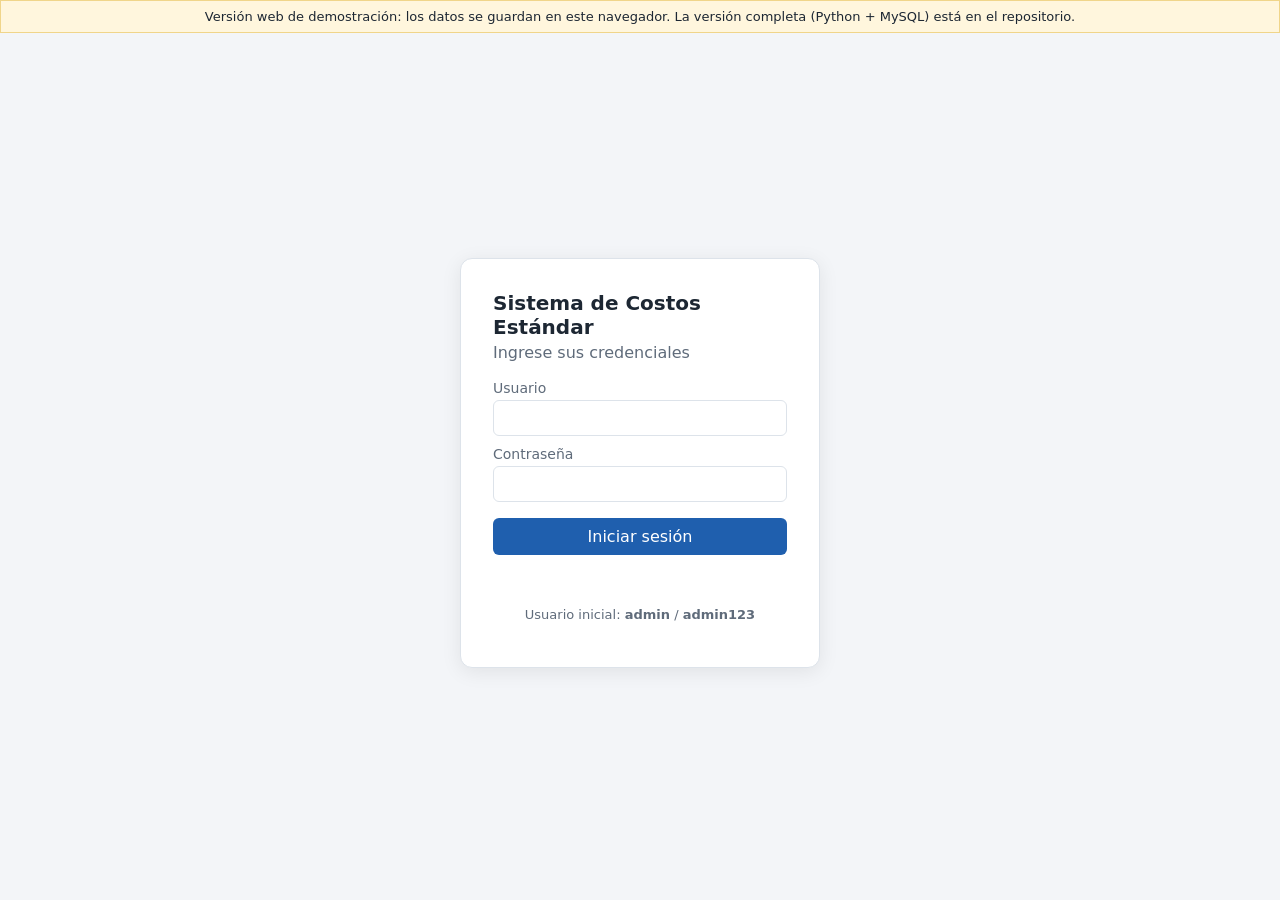
==== docs/index.html @ 9b0b6197 "Versión Web" ====
<!DOCTYPE html>
<html lang="es">
<head>
<meta charset="UTF-8">
<meta name="viewport" content="width=device-width, initial-scale=1">
<title>Sistema de Costos Estándar</title>
<style>
  :root {
    --fondo: #f3f5f8; --tarjeta: #ffffff; --texto: #1d2733; --suave: #5f6b7a;
    --borde: #dde3ea; --primario: #1f5fae; --primario-txt: #ffffff;
    --barra: #1d2733; --barra-txt: #ffffff; --sec: #e3e8ef;
    --peligro: #c0392b; --fav: #1e8449; --desf: #c0392b; --aviso: #fff6dd; --aviso-borde: #f0d58a;
  }
  @media (prefers-color-scheme: dark) {
    :root {
      --fondo: #12171e; --tarjeta: #1b222c; --texto: #e6ebf1; --suave: #9aa6b5;
      --borde: #2c3542; --primario: #4b8ee0; --primario-txt: #0d1218;
      --barra: #0c1015; --barra-txt: #e6ebf1; --sec: #2a333f;
      --peligro: #e5675a; --fav: #4cc27f; --desf: #e5675a; --aviso: #2b2616; --aviso-borde: #5c4f22;
    }
  }
  * { box-sizing: border-box; }
  body { margin: 0; font-family: "Segoe UI", system-ui, Arial, sans-serif; background: var(--fondo); color: var(--texto); }
  button { background: var(--primario); color: var(--primario-txt); border: 0; padding: 9px 14px; border-radius: 6px; cursor: pointer; font: inherit; }
  button.sec { background: var(--sec); color: var(--texto); }
  button.peligro { background: var(--peligro); color: #fff; }
  input, select { padding: 9px; border: 1px solid var(--borde); border-radius: 6px; width: 100%; font: inherit; background: var(--tarjeta); color: var(--texto); }
  label { display: block; font-size: 14px; margin-bottom: 10px; color: var(--suave); }
  label input, label select { margin-top: 4px; }
  .oculto { display: none !important; }
  .error { color: var(--peligro); min-height: 1.2em; }
  .aviso { background: var(--aviso); border: 1px solid var(--aviso-borde); padding: 8px 14px; font-size: 13px; text-align: center; }

  /* Login */
  #login { display: grid; place-items: center; min-height: calc(100vh - 40px); padding: 16px; }
  .tarjeta { background: var(--tarjeta); padding: 32px; border-radius: 12px; width: 100%; max-width: 360px; box-shadow: 0 4px 20px rgba(0,0,0,.08); border: 1px solid var(--borde); }
  .tarjeta h1 { font-size: 20px; margin: 0 0 4px; }
  .tarjeta .sub { color: var(--suave); margin: 0 0 18px; }
  .tarjeta button { width: 100%; margin-top: 6px; }
  .pista { font-size: 13px; color: var(--suave); margin-top: 14px; text-align: center; }

  /* Panel */
  header { display: flex; gap: 12px; align-items: center; padding: 12px 16px; background: var(--barra); color: var(--barra-txt); flex-wrap: wrap; }
  header .usuario { margin-left: auto; font-size: 14px; }
  nav { display: flex; gap: 4px; padding: 8px 12px; background: var(--tarjeta); border-bottom: 1px solid var(--borde); overflow-x: auto; }
  nav button { background: transparent; color: var(--primario); white-space: nowrap; }
  nav button.activo { background: var(--sec); color: var(--texto); }
  main { padding: 16px; max-width: 1100px; margin: 0 auto; }
  h2 { margin: 6px 0 14px; }
  .fila { display: flex; flex-wrap: wrap; gap: 8px; margin-bottom: 16px; }
  .fila input, .fila select { width: auto; flex: 1 1 150px; }
  .rejilla { display: grid; grid-template-columns: repeat(auto-fit, minmax(240px, 1fr)); gap: 12px; align-items: start; }
  fieldset { background: var(--tarjeta); border: 1px solid var(--borde); border-radius: 8px; }
  legend { font-weight: 600; padding: 0 6px; }
  .tabla { overflow-x: auto; }
  table { width: 100%; border-collapse: collapse; background: var(--tarjeta); margin-top: 12px; border-radius: 8px; overflow: hidden; }
  th, td { padding: 9px 10px; border-bottom: 1px solid var(--borde); text-align: left; }
  th { font-size: 13px; color: var(--suave); font-weight: 600; }
  td.num { text-align: right; font-variant-numeric: tabular-nums; }
  td button { padding: 5px 10px; font-size: 13px; }
  tr.fav td.tipo { color: var(--fav); font-weight: 600; }
  tr.desf td.tipo { color: var(--desf); font-weight: 600; }
  .resumen { background: var(--tarjeta); border: 1px solid var(--borde); border-radius: 8px; padding: 12px 14px; margin-top: 14px; }
</style>
</head>
<body>
<div class="aviso">Versión web de demostración: los datos se guardan en este navegador. La versión completa (Python + MySQL) está en el repositorio.</div>

<!-- ===== Inicio de sesión ===== -->
<section id="login">
  <form id="formLogin" class="tarjeta">
    <h1>Sistema de Costos Estándar</h1>
    <p class="sub">Ingrese sus credenciales</p>
    <label>Usuario <input name="usuario" required autocomplete="username"></label>
    <label>Contraseña <input name="password" type="password" required autocomplete="current-password"></label>
    <button type="submit">Iniciar sesión</button>
    <p id="errorLogin" class="error"></p>
    <p class="pista">Usuario inicial: <b>admin</b> / <b>admin123</b></p>
  </form>
</section>

<!-- ===== Panel ===== -->
<section id="panel" class="oculto">
  <header>
    <strong>Sistema de Costos Estándar</strong>
    <span class="usuario" id="lblUsuario"></span>
    <button class="sec" id="btnSalir">Cerrar sesión</button>
  </header>
  <nav id="menu">
    <button data-v="empresas">Empresas</button>
    <button data-v="variaciones">Análisis de variaciones</button>
    <button data-v="usuarios" class="solo-admin">Usuarios</button>
    <button data-v="bitacora" class="solo-admin">Registro de actividades</button>
  </nav>

  <main>
    <!-- Empresas -->
    <section id="v-empresas" class="vista">
      <h2>Empresas</h2>
      <form id="formEmpresa" class="fila solo-editor">
        <input type="hidden" name="id">
        <input name="nit" placeholder="NIT" required>
        <input name="razon_social" placeholder="Razón social" required>
        <select name="regimen_tributario">
          <option value="">Régimen tributario</option>
          <option>Responsable de IVA</option>
          <option>No responsable de IVA</option>
          <option>Régimen Simple de Tributación</option>
          <option>Gran contribuyente</option>
        </select>
        <input name="direccion" placeholder="Dirección">
        <input name="telefono" placeholder="Teléfono">
        <button>Guardar</button>
      </form>
      <div class="tabla"><table>
        <thead><tr><th>NIT</th><th>Razón social</th><th>Régimen</th><th>Teléfono</th><th></th></tr></thead>
        <tbody id="tablaEmpresas"></tbody>
      </table></div>
    </section>

    <!-- Variaciones -->
    <section id="v-variaciones" class="vista oculto">
      <h2>Análisis de variaciones</h2>
      <form id="formVar" class="rejilla">
        <fieldset><legend>Materiales</legend>
          <label>Precio estándar <input name="precio_std" type="number" step="any" required></label>
          <label>Precio real <input name="precio_real" type="number" step="any" required></label>
          <label>Cantidad estándar permitida <input name="cantidad_std_permitida" type="number" step="any" required></label>
          <label>Cantidad real <input name="cantidad_real" type="number" step="any" required></label>
        </fieldset>
        <fieldset><legend>Mano de obra directa</legend>
          <label>Tarifa estándar por hora <input name="tarifa_std" type="number" step="any" required></label>
          <label>Tarifa real por hora <input name="tarifa_real" type="number" step="any" required></label>
          <label>Horas estándar permitidas <input name="horas_std_permitidas" type="number" step="any" required></label>
          <label>Horas reales <input name="horas_reales" type="number" step="any" required></label>
        </fieldset>
        <fieldset><legend>Costos indirectos (CIF)</legend>
          <label>CIF fijo presupuestado <input name="cif_fijo_presup" type="number" step="any" required></label>
          <label>CIF variable presupuestado <input name="cif_variable_presup" type="number" step="any" required></label>
          <label>Capacidad normal (base) <input name="capacidad_normal" type="number" step="any" required></label>
          <label>Base estándar permitida <input name="base_std_permitida" type="number" step="any" required></label>
          <label>CIF real <input name="cif_real" type="number" step="any" required></label>
        </fieldset>
        <div><button>Calcular</button> <button type="button" class="sec" id="btnEjemplo">Cargar ejemplo</button></div>
      </form>
      <div id="resultadoVar"></div>
    </section>

    <!-- Usuarios -->
    <section id="v-usuarios" class="vista oculto">
      <h2>Usuarios</h2>
      <form id="formUsuario" class="fila">
        <input name="usuario" placeholder="Usuario" required>
        <input name="nombre" placeholder="Nombre completo" required>
        <input name="password" type="password" placeholder="Contraseña" required>
        <select name="rol"><option>Administrador</option><option selected>Usuario</option><option>Estudiante</option></select>
        <button>Crear usuario</button>
      </form>
      <p id="errorUsuario" class="error"></p>
      <div class="tabla"><table>
        <thead><tr><th>Usuario</th><th>Nombre</th><th>Rol</th><th>Estado</th><th></th></tr></thead>
        <tbody id="tablaUsuarios"></tbody>
      </table></div>
    </section>

    <!-- Bitácora -->
    <section id="v-bitacora" class="vista oculto">
      <h2>Registro de actividades</h2>
      <div class="tabla"><table>
        <thead><tr><th>Fecha</th><th>Usuario</th><th>Acción</th><th>Detalle</th></tr></thead>
        <tbody id="tablaBitacora"></tbody>
      </table></div>
    </section>
  </main>
</section>

<script>
// ================= Almacenamiento (en el navegador) =================
const CLAVE = 'sistema-costos-v1';
let memoria = null;
function leer() {
  try { const t = localStorage.getItem(CLAVE); if (t) return JSON.parse(t); } catch (e) {}
  return memoria;
}
function escribir(d) {
  memoria = d;
  try { localStorage.setItem(CLAVE, JSON.stringify(d)); } catch (e) {}
}
function hash(t) { // resumen simple de contraseña (demostración)
  let h = 5381; for (const c of 'costos::' + t) h = ((h << 5) + h + c.charCodeAt(0)) >>> 0;
  return h.toString(16);
}
let DB = leer();
if (!DB) {
  DB = { sigId: 2, usuarios: [{ id: 1, usuario: 'admin', pass: hash('admin123'), nombre: 'Administrador', rol: 'Administrador', activo: true }],
         empresas: [], bitacora: [] };
  escribir(DB);
}
const nuevoId = () => DB.sigId++;
const guardar = () => escribir(DB);

let sesion = null;
try { sesion = JSON.parse(sessionStorage.getItem('sesion-costos')); } catch (e) {}
function guardarSesion() { try { sesion ? sessionStorage.setItem('sesion-costos', JSON.stringify(sesion)) : sessionStorage.removeItem('sesion-costos'); } catch (e) {} }

function registrar(accion, detalle = '') {
  DB.bitacora.unshift({ fecha: new Date().toLocaleString('es-CO'), usuario: sesion ? sesion.usuario : '', accion, detalle });
  DB.bitacora = DB.bitacora.slice(0, 300);
  guardar();
}

// ================= Utilidades =================
const $ = (s) => document.querySelector(s);
const esc = (t) => String(t ?? '').replace(/[&<>"']/g, c => ({ '&': '&amp;', '<': '&lt;', '>': '&gt;', '"': '&quot;', "'": '&#39;' }[c]));
const pesos = (v) => Number(v).toLocaleString('es-CO', { style: 'currency', currency: 'COP', maximumFractionDigits: 2 });
const esAdmin = () => sesion && sesion.rol === 'Administrador';
const puedeEditar = () => sesion && sesion.rol !== 'Estudiante';

// ================= Inicio / cierre de sesión =================
$('#formLogin').onsubmit = (e) => {
  e.preventDefault();
  const d = Object.fromEntries(new FormData(e.target));
  const u = DB.usuarios.find(x => x.usuario === d.usuario.trim() && x.activo);
  if (!u || u.pass !== hash(d.password)) { $('#errorLogin').textContent = 'Usuario o contraseña incorrectos'; return; }
  sesion = { id: u.id, usuario: u.usuario, nombre: u.nombre, rol: u.rol };
  guardarSesion(); registrar('Inicio de sesión', u.usuario);
  e.target.reset(); $('#errorLogin').textContent = '';
  mostrarPanel();
};
$('#btnSalir').onclick = () => { registrar('Cierre de sesión'); sesion = null; guardarSesion(); mostrarLogin(); };

function mostrarLogin() { $('#panel').classList.add('oculto'); $('#login').classList.remove('oculto'); }
function mostrarPanel() {
  $('#login').classList.add('oculto'); $('#panel').classList.remove('oculto');
  $('#lblUsuario').textContent = `${sesion.nombre} (${sesion.rol})`;
  document.querySelectorAll('.solo-admin').forEach(x => x.classList.toggle('oculto', !esAdmin()));
  document.querySelectorAll('.solo-editor').forEach(x => x.classList.toggle('oculto', !puedeEditar()));
  irA('empresas');
}

// ================= Navegación =================
function irA(v) {
  document.querySelectorAll('.vista').forEach(x => x.classList.add('oculto'));
  $('#v-' + v).classList.remove('oculto');
  document.querySelectorAll('#menu button').forEach(b => b.classList.toggle('activo', b.dataset.v === v));
  ({ empresas: pintarEmpresas, usuarios: pintarUsuarios, bitacora: pintarBitacora }[v] || (() => {}))();
}
document.querySelectorAll('#menu button').forEach(b => b.onclick = () => irA(b.dataset.v));

// ================= Empresas =================
function pintarEmpresas() {
  const filas = DB.empresas.map(e => `<tr>
    <td>${esc(e.nit)}</td><td>${esc(e.razon_social)}</td><td>${esc(e.regimen_tributario)}</td><td>${esc(e.telefono)}</td>
    <td>${puedeEditar() ? `<button class="sec" data-editar="${e.id}">Editar</button>` : ''}
        ${esAdmin() ? `<button class="peligro" data-eliminar="${e.id}">Eliminar</button>` : ''}</td></tr>`).join('');
  $('#tablaEmpresas').innerHTML = filas || '<tr><td colspan="5">No hay empresas registradas.</td></tr>';
}
$('#tablaEmpresas').onclick = (ev) => {
  const ed = ev.target.dataset.editar, el = ev.target.dataset.eliminar;
  if (ed) {
    const e = DB.empresas.find(x => x.id == ed), f = $('#formEmpresa');
    for (const k of ['id', 'nit', 'razon_social', 'regimen_tributario', 'direccion', 'telefono']) f.elements[k].value = e[k] || '';
  }
  if (el && confirm('¿Eliminar esta empresa?')) {
    const e = DB.empresas.find(x => x.id == el);
    DB.empresas = DB.empresas.filter(x => x.id != el); registrar('Eliminar empresa', e.razon_social); pintarEmpresas();
  }
};
$('#formEmpresa').onsubmit = (ev) => {
  ev.preventDefault();
  const d = Object.fromEntries(new FormData(ev.target));
  if (DB.empresas.some(x => x.nit === d.nit && x.id != d.id)) { alert('Ya existe una empresa con ese NIT'); return; }
  if (d.id) { Object.assign(DB.empresas.find(x => x.id == d.id), d, { id: Number(d.id) }); registrar('Editar empresa', d.razon_social); }
  else { DB.empresas.push({ ...d, id: nuevoId() }); registrar('Crear empresa', d.razon_social); }
  ev.target.reset(); ev.target.elements.id.value = ''; pintarEmpresas();
};

// ================= Variaciones (mismas fórmulas que el backend) =================
function tipo(v) { return v < 0 ? 'Favorable' : v > 0 ? 'Desfavorable' : 'Sin variación'; }
$('#formVar').onsubmit = (ev) => {
  ev.preventDefault();
  const d = Object.fromEntries(new FormData(ev.target)); const f = k => parseFloat(d[k]) || 0;
  const cap = f('capacidad_normal');
  const tasaVar = cap ? f('cif_variable_presup') / cap : 0, tasaFija = cap ? f('cif_fijo_presup') / cap : 0;
  const cifAplicado = (tasaVar + tasaFija) * f('base_std_permitida');
  const presFlexible = f('cif_fijo_presup') + tasaVar * f('base_std_permitida');
  const items = [
    ['Precio de materiales', (f('precio_real') - f('precio_std')) * f('cantidad_real')],
    ['Cantidad de materiales', (f('cantidad_real') - f('cantidad_std_permitida')) * f('precio_std')],
    ['Tarifa de mano de obra', (f('tarifa_real') - f('tarifa_std')) * f('horas_reales')],
    ['Eficiencia de mano de obra', (f('horas_reales') - f('horas_std_permitidas')) * f('tarifa_std')],
    ['Presupuesto de CIF', f('cif_real') - presFlexible],
    ['Volumen de CIF', presFlexible - cifAplicado],
  ];
  const total = items.reduce((s, [, v]) => s + v, 0);
  const fila = (n, v, neg) => `<tr class="${v < 0 ? 'fav' : v > 0 ? 'desf' : ''}"><td>${neg ? `<b>${n}</b>` : n}</td><td class="num">${pesos(Math.abs(v))}</td><td class="tipo">${tipo(v)}</td></tr>`;
  $('#resultadoVar').innerHTML = `
    <div class="resumen">Tasa predeterminada de CIF: <b>${(tasaVar + tasaFija).toFixed(4)}</b> por unidad de base ·
      CIF aplicado: <b>${pesos(cifAplicado)}</b> · Presupuesto flexible: <b>${pesos(presFlexible)}</b></div>
    <div class="tabla"><table><thead><tr><th>Variación</th><th style="text-align:right">Valor</th><th>Tipo</th></tr></thead><tbody>
      ${items.map(([n, v]) => fila(n, v)).join('')}${fila('Variación total', total, true)}
    </tbody></table></div>`;
  registrar('Calcular variaciones', `Total ${pesos(total)} (${tipo(total)})`);
};
$('#btnEjemplo').onclick = () => {
  const ej = { precio_std: 5000, precio_real: 5200, cantidad_std_permitida: 1000, cantidad_real: 980,
    tarifa_std: 12000, tarifa_real: 12500, horas_std_permitidas: 400, horas_reales: 420,
    cif_fijo_presup: 3000000, cif_variable_presup: 2000000, capacidad_normal: 500, base_std_permitida: 400, cif_real: 4700000 };
  const f = $('#formVar'); for (const k in ej) f.elements[k].value = ej[k];
};

// ================= Usuarios (solo administrador) =================
function pintarUsuarios() {
  $('#tablaUsuarios').innerHTML = DB.usuarios.map(u => `<tr>
    <td>${esc(u.usuario)}</td><td>${esc(u.nombre)}</td><td>${esc(u.rol)}</td><td>${u.activo ? 'Activo' : 'Inactivo'}</td>
    <td>${u.id !== sesion.id ? `<button class="sec" data-estado="${u.id}">${u.activo ? 'Desactivar' : 'Activar'}</button>` : ''}</td></tr>`).join('');
}
$('#tablaUsuarios').onclick = (ev) => {
  const id = ev.target.dataset.estado; if (!id) return;
  const u = DB.usuarios.find(x => x.id == id); u.activo = !u.activo;
  registrar(u.activo ? 'Activar usuario' : 'Desactivar usuario', u.usuario); pintarUsuarios();
};
$('#formUsuario').onsubmit = (ev) => {
  ev.preventDefault();
  const d = Object.fromEntries(new FormData(ev.target));
  if (DB.usuarios.some(x => x.usuario === d.usuario.trim())) { $('#errorUsuario').textContent = 'Ese usuario ya existe'; return; }
  DB.usuarios.push({ id: nuevoId(), usuario: d.usuario.trim(), nombre: d.nombre, pass: hash(d.password), rol: d.rol, activo: true });
  registrar('Crear usuario', `${d.usuario} (${d.rol})`);
  $('#errorUsuario').textContent = ''; ev.target.reset(); pintarUsuarios();
};

// ================= Bitácora =================
function pintarBitacora() {
  $('#tablaBitacora').innerHTML = DB.bitacora.map(b =>
    `<tr><td>${esc(b.fecha)}</td><td>${esc(b.usuario)}</td><td>${esc(b.accion)}</td><td>${esc(b.detalle)}</td></tr>`).join('')
    || '<tr><td colspan="4">Sin actividades.</td></tr>';
}

// ================= Arranque =================
if (sesion && DB.usuarios.some(u => u.id === sesion.id && u.activo)) mostrarPanel(); else mostrarLogin();
</script>
</body>
</html>
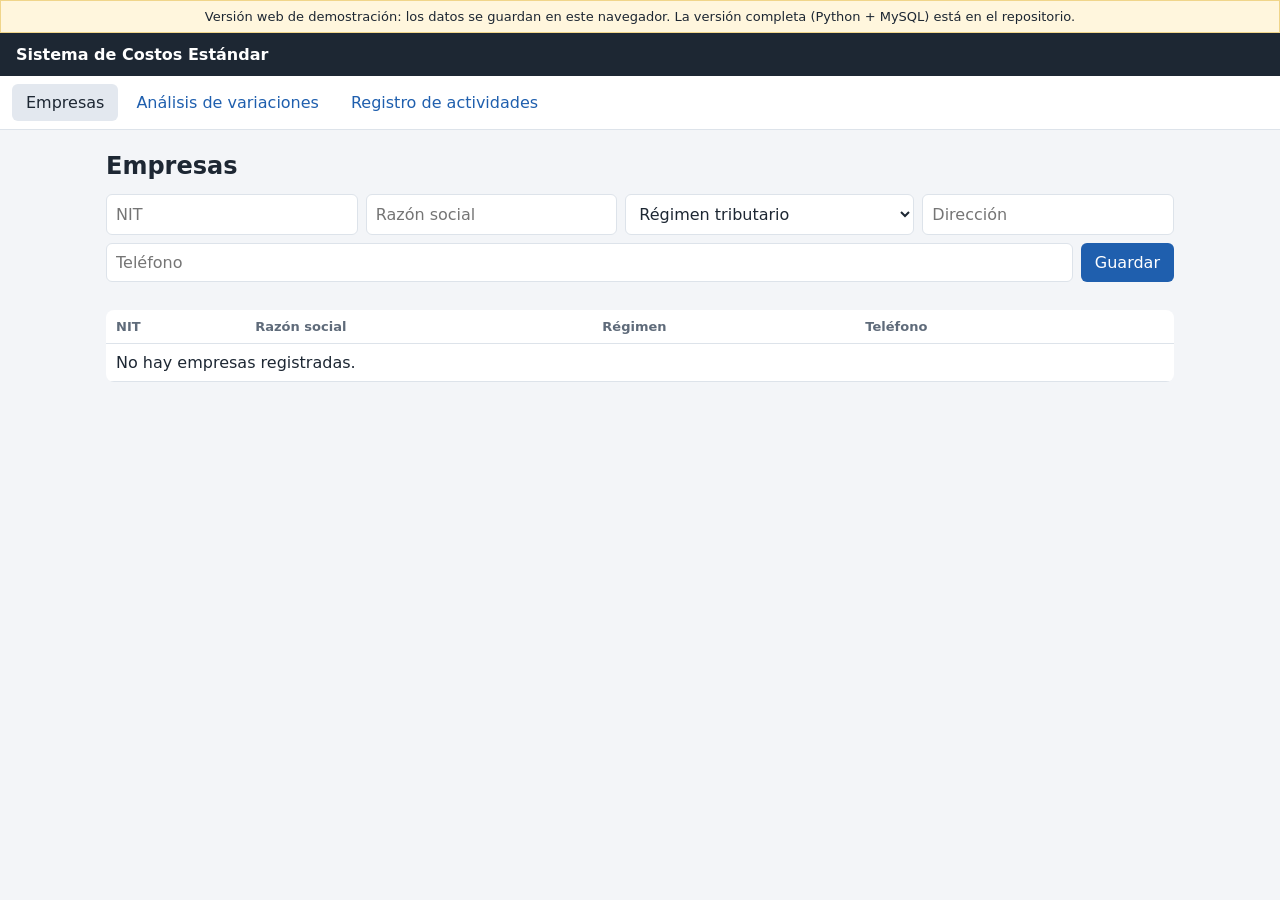
==== commit 37912ad0: "cuentas y barra lateral" ====
--- a/docs/index.html
+++ b/docs/index.html
@@ -67,7 +67,7 @@
 <div class="aviso">Versión web de demostración: los datos se guardan en este navegador. La versión completa (Python + MySQL) está en el repositorio.</div>
 
 <!-- ===== Inicio de sesión ===== -->
-<section id="login">
+<section id="login" class="oculto">
   <form id="formLogin" class="tarjeta">
     <h1>Sistema de Costos Estándar</h1>
     <p class="sub">Ingrese sus credenciales</p>
@@ -336,8 +336,13 @@
     || '<tr><td colspan="4">Sin actividades.</td></tr>';
 }
 
-// ================= Arranque =================
-if (sesion && DB.usuarios.some(u => u.id === sesion.id && u.activo)) mostrarPanel(); else mostrarLogin();
+// ================= Arranque (acceso directo, sin inicio de sesión) =================
+const admin = DB.usuarios.find(u => u.rol === 'Administrador') || DB.usuarios[0];
+sesion = { id: admin.id, usuario: admin.usuario, nombre: admin.nombre, rol: admin.rol };
+$('#btnSalir').classList.add('oculto');
+mostrarPanel();
+$('#lblUsuario').textContent = '';
+document.querySelectorAll('[data-v=usuarios]').forEach(x => x.classList.add('oculto'));
 </script>
 </body>
 </html>
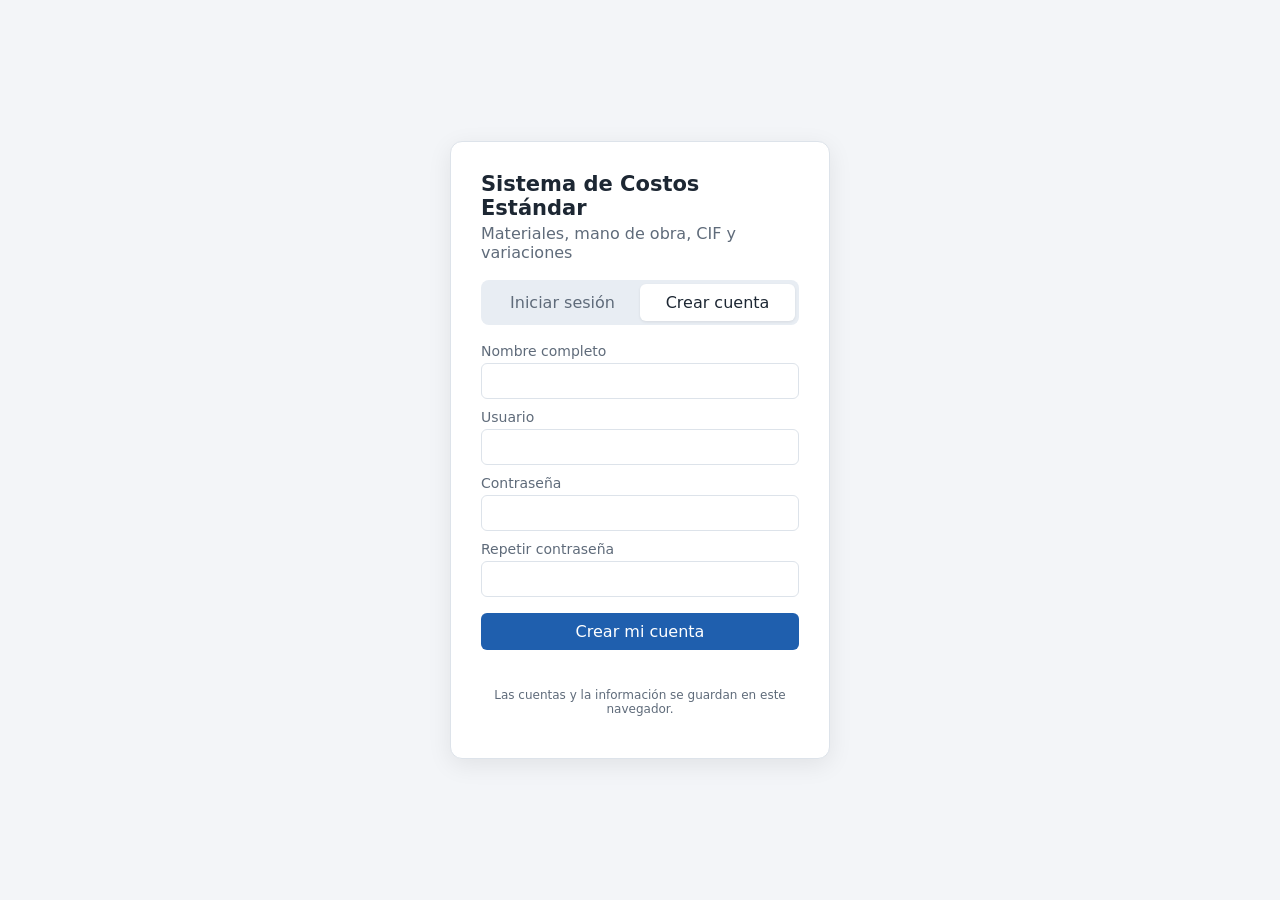
==== commit e932032f: "todos los modulo" ====
--- a/docs/index.html
+++ b/docs/index.html
@@ -7,16 +7,16 @@
 <style>
   :root {
     --fondo: #f3f5f8; --tarjeta: #ffffff; --texto: #1d2733; --suave: #5f6b7a;
-    --borde: #dde3ea; --primario: #1f5fae; --primario-txt: #ffffff;
-    --barra: #1d2733; --barra-txt: #ffffff; --sec: #e3e8ef;
-    --peligro: #c0392b; --fav: #1e8449; --desf: #c0392b; --aviso: #fff6dd; --aviso-borde: #f0d58a;
+    --borde: #dde3ea; --primario: #1f5fae; --primario-txt: #ffffff; --sec: #e8edf3;
+    --lateral: #17202b; --lateral-txt: #c9d3df; --lateral-activo: #24364d; --lateral-fuerte: #ffffff;
+    --peligro: #c0392b; --fav: #1e8449; --desf: #c0392b;
   }
   @media (prefers-color-scheme: dark) {
     :root {
-      --fondo: #12171e; --tarjeta: #1b222c; --texto: #e6ebf1; --suave: #9aa6b5;
-      --borde: #2c3542; --primario: #4b8ee0; --primario-txt: #0d1218;
-      --barra: #0c1015; --barra-txt: #e6ebf1; --sec: #2a333f;
-      --peligro: #e5675a; --fav: #4cc27f; --desf: #e5675a; --aviso: #2b2616; --aviso-borde: #5c4f22;
+      --fondo: #10151b; --tarjeta: #19212b; --texto: #e6ebf1; --suave: #9aa6b5;
+      --borde: #2b3542; --primario: #4b8ee0; --primario-txt: #0b1016; --sec: #26303c;
+      --lateral: #0b1016; --lateral-txt: #aeb9c6; --lateral-activo: #1c2a3b; --lateral-fuerte: #ffffff;
+      --peligro: #e5675a; --fav: #4cc27f; --desf: #e5675a;
     }
   }
   * { box-sizing: border-box; }
@@ -24,80 +24,141 @@
   button { background: var(--primario); color: var(--primario-txt); border: 0; padding: 9px 14px; border-radius: 6px; cursor: pointer; font: inherit; }
   button.sec { background: var(--sec); color: var(--texto); }
   button.peligro { background: var(--peligro); color: #fff; }
+  button.enlace { background: none; color: var(--primario); padding: 0; text-decoration: underline; }
   input, select { padding: 9px; border: 1px solid var(--borde); border-radius: 6px; width: 100%; font: inherit; background: var(--tarjeta); color: var(--texto); }
   label { display: block; font-size: 14px; margin-bottom: 10px; color: var(--suave); }
   label input, label select { margin-top: 4px; }
   .oculto { display: none !important; }
-  .error { color: var(--peligro); min-height: 1.2em; }
-  .aviso { background: var(--aviso); border: 1px solid var(--aviso-borde); padding: 8px 14px; font-size: 13px; text-align: center; }
-
-  /* Login */
-  #login { display: grid; place-items: center; min-height: calc(100vh - 40px); padding: 16px; }
-  .tarjeta { background: var(--tarjeta); padding: 32px; border-radius: 12px; width: 100%; max-width: 360px; box-shadow: 0 4px 20px rgba(0,0,0,.08); border: 1px solid var(--borde); }
-  .tarjeta h1 { font-size: 20px; margin: 0 0 4px; }
+  .error { color: var(--peligro); min-height: 1.2em; margin: 6px 0 0; font-size: 14px; }
+
+  /* ===== Acceso (iniciar sesión / crear cuenta) ===== */
+  #acceso { display: grid; place-items: center; min-height: 100vh; padding: 16px; }
+  .tarjeta { background: var(--tarjeta); padding: 30px; border-radius: 12px; width: 100%; max-width: 380px; box-shadow: 0 6px 24px rgba(0,0,0,.08); border: 1px solid var(--borde); }
+  .tarjeta h1 { font-size: 21px; margin: 0 0 4px; }
   .tarjeta .sub { color: var(--suave); margin: 0 0 18px; }
-  .tarjeta button { width: 100%; margin-top: 6px; }
-  .pista { font-size: 13px; color: var(--suave); margin-top: 14px; text-align: center; }
-
-  /* Panel */
-  header { display: flex; gap: 12px; align-items: center; padding: 12px 16px; background: var(--barra); color: var(--barra-txt); flex-wrap: wrap; }
-  header .usuario { margin-left: auto; font-size: 14px; }
-  nav { display: flex; gap: 4px; padding: 8px 12px; background: var(--tarjeta); border-bottom: 1px solid var(--borde); overflow-x: auto; }
-  nav button { background: transparent; color: var(--primario); white-space: nowrap; }
-  nav button.activo { background: var(--sec); color: var(--texto); }
-  main { padding: 16px; max-width: 1100px; margin: 0 auto; }
-  h2 { margin: 6px 0 14px; }
-  .fila { display: flex; flex-wrap: wrap; gap: 8px; margin-bottom: 16px; }
+  .pestanas { display: grid; grid-template-columns: 1fr 1fr; background: var(--sec); border-radius: 8px; padding: 4px; margin-bottom: 18px; }
+  .pestanas button { background: transparent; color: var(--suave); }
+  .pestanas button.activa { background: var(--tarjeta); color: var(--texto); box-shadow: 0 1px 3px rgba(0,0,0,.08); }
+  .tarjeta form button[type=submit] { width: 100%; margin-top: 6px; }
+  .nota { font-size: 12px; color: var(--suave); margin-top: 16px; text-align: center; }
+
+  /* ===== Aplicación con barra lateral ===== */
+  #app { display: grid; grid-template-columns: 240px 1fr; min-height: 100vh; }
+  aside { background: var(--lateral); color: var(--lateral-txt); display: flex; flex-direction: column; padding: 18px 12px; position: sticky; top: 0; height: 100vh; }
+  .marca { color: var(--lateral-fuerte); font-weight: 700; font-size: 17px; padding: 0 10px 18px; border-bottom: 1px solid rgba(255,255,255,.08); margin-bottom: 12px; line-height: 1.3; }
+  .marca small { display: block; font-weight: 400; font-size: 12px; color: var(--lateral-txt); }
+  .menu { display: flex; flex-direction: column; gap: 2px; }
+  .menu button { background: transparent; color: var(--lateral-txt); text-align: left; padding: 10px 12px; display: flex; gap: 10px; align-items: center; border-radius: 8px; }
+  .menu button:hover { background: rgba(255,255,255,.05); }
+  .menu button.activo { background: var(--lateral-activo); color: var(--lateral-fuerte); }
+  .menu svg, .salir svg { width: 18px; height: 18px; flex: none; stroke: currentColor; fill: none; stroke-width: 1.8; stroke-linecap: round; stroke-linejoin: round; }
+  .cuenta { margin-top: auto; border-top: 1px solid rgba(255,255,255,.08); padding: 14px 10px 0; font-size: 14px; }
+  .cuenta b { color: var(--lateral-fuerte); display: block; }
+  .salir { background: transparent; color: var(--lateral-txt); padding: 8px 0; margin-top: 8px; display: flex; gap: 8px; align-items: center; }
+  .salir:hover { color: var(--lateral-fuerte); }
+  .barra-movil { display: none; }
+
+  main { padding: 26px 28px; max-width: 1100px; width: 100%; }
+  h2 { margin: 0 0 4px; }
+  .desc { color: var(--suave); margin: 0 0 18px; }
+  .fila { display: flex; flex-wrap: wrap; gap: 8px; margin-bottom: 8px; }
   .fila input, .fila select { width: auto; flex: 1 1 150px; }
   .rejilla { display: grid; grid-template-columns: repeat(auto-fit, minmax(240px, 1fr)); gap: 12px; align-items: start; }
-  fieldset { background: var(--tarjeta); border: 1px solid var(--borde); border-radius: 8px; }
+  fieldset { background: var(--tarjeta); border: 1px solid var(--borde); border-radius: 10px; }
   legend { font-weight: 600; padding: 0 6px; }
   .tabla { overflow-x: auto; }
-  table { width: 100%; border-collapse: collapse; background: var(--tarjeta); margin-top: 12px; border-radius: 8px; overflow: hidden; }
-  th, td { padding: 9px 10px; border-bottom: 1px solid var(--borde); text-align: left; }
+  table { width: 100%; border-collapse: collapse; background: var(--tarjeta); margin-top: 12px; border: 1px solid var(--borde); border-radius: 10px; overflow: hidden; }
+  th, td { padding: 10px 12px; border-bottom: 1px solid var(--borde); text-align: left; }
+  tr:last-child td { border-bottom: 0; }
   th { font-size: 13px; color: var(--suave); font-weight: 600; }
   td.num { text-align: right; font-variant-numeric: tabular-nums; }
   td button { padding: 5px 10px; font-size: 13px; }
   tr.fav td.tipo { color: var(--fav); font-weight: 600; }
   tr.desf td.tipo { color: var(--desf); font-weight: 600; }
-  .resumen { background: var(--tarjeta); border: 1px solid var(--borde); border-radius: 8px; padding: 12px 14px; margin-top: 14px; }
+  .resumen { background: var(--tarjeta); border: 1px solid var(--borde); border-radius: 10px; padding: 12px 14px; margin-top: 14px; }
+  .cifras { display: grid; grid-template-columns: repeat(auto-fit, minmax(180px, 1fr)); gap: 12px; margin-bottom: 18px; }
+  .cifra { background: var(--tarjeta); border: 1px solid var(--borde); border-radius: 10px; padding: 16px; }
+  .cifra span { color: var(--suave); font-size: 13px; }
+  .cifra b { display: block; font-size: 26px; margin-top: 4px; font-variant-numeric: tabular-nums; }
+
+  @media (max-width: 760px) {
+    #app { grid-template-columns: 1fr; }
+    .barra-movil { display: flex; align-items: center; gap: 12px; background: var(--lateral); color: var(--lateral-fuerte); padding: 12px 16px; position: sticky; top: 0; z-index: 5; }
+    .barra-movil button { background: transparent; color: inherit; padding: 4px 8px; font-size: 22px; line-height: 1; }
+    aside { position: fixed; inset: 0 auto 0 0; width: 250px; z-index: 10; transform: translateX(-100%); transition: transform .2s; }
+    aside.abierto { transform: none; box-shadow: 0 0 0 100vmax rgba(0,0,0,.4); }
+    main { padding: 18px 16px; }
+  }
 </style>
 </head>
 <body>
-<div class="aviso">Versión web de demostración: los datos se guardan en este navegador. La versión completa (Python + MySQL) está en el repositorio.</div>
-
-<!-- ===== Inicio de sesión ===== -->
-<section id="login" class="oculto">
-  <form id="formLogin" class="tarjeta">
+
+<!-- ================= Acceso: iniciar sesión o crear cuenta ================= -->
+<section id="acceso">
+  <div class="tarjeta">
     <h1>Sistema de Costos Estándar</h1>
-    <p class="sub">Ingrese sus credenciales</p>
-    <label>Usuario <input name="usuario" required autocomplete="username"></label>
-    <label>Contraseña <input name="password" type="password" required autocomplete="current-password"></label>
-    <button type="submit">Iniciar sesión</button>
-    <p id="errorLogin" class="error"></p>
-    <p class="pista">Usuario inicial: <b>admin</b> / <b>admin123</b></p>
-  </form>
+    <p class="sub">Materiales, mano de obra, CIF y variaciones</p>
+    <div class="pestanas">
+      <button type="button" id="tabEntrar" class="activa">Iniciar sesión</button>
+      <button type="button" id="tabCrear">Crear cuenta</button>
+    </div>
+
+    <form id="formEntrar">
+      <label>Usuario <input name="usuario" required autocomplete="username"></label>
+      <label>Contraseña <input name="password" type="password" required autocomplete="current-password"></label>
+      <button type="submit">Entrar</button>
+      <p class="error" id="errEntrar"></p>
+    </form>
+
+    <form id="formCrear" class="oculto">
+      <label>Nombre completo <input name="nombre" required autocomplete="name"></label>
+      <label>Usuario <input name="usuario" required autocomplete="username" minlength="3"></label>
+      <label>Contraseña <input name="password" type="password" required autocomplete="new-password" minlength="4"></label>
+      <label>Repetir contraseña <input name="password2" type="password" required autocomplete="new-password"></label>
+      <button type="submit">Crear mi cuenta</button>
+      <p class="error" id="errCrear"></p>
+    </form>
+    <p class="nota">Las cuentas y la información se guardan en este navegador.</p>
+  </div>
 </section>
 
-<!-- ===== Panel ===== -->
-<section id="panel" class="oculto">
-  <header>
-    <strong>Sistema de Costos Estándar</strong>
-    <span class="usuario" id="lblUsuario"></span>
-    <button class="sec" id="btnSalir">Cerrar sesión</button>
-  </header>
-  <nav id="menu">
-    <button data-v="empresas">Empresas</button>
-    <button data-v="variaciones">Análisis de variaciones</button>
-    <button data-v="usuarios" class="solo-admin">Usuarios</button>
-    <button data-v="bitacora" class="solo-admin">Registro de actividades</button>
-  </nav>
+<!-- ================= Aplicación ================= -->
+<div id="app" class="oculto">
+  <div class="barra-movil"><button id="btnMenu" aria-label="Abrir menú">☰</button><strong>Sistema de Costos</strong></div>
+
+  <aside id="lateral">
+    <div class="marca">Sistema de Costos<small>Costeo estándar</small></div>
+    <nav class="menu" id="menu">
+      <button data-v="inicio"><svg viewBox="0 0 24 24"><path d="M3 11l9-7 9 7v9a1 1 0 0 1-1 1h-5v-6H9v6H4a1 1 0 0 1-1-1z"/></svg>Inicio</button>
+      <button data-v="empresas"><svg viewBox="0 0 24 24"><path d="M4 21V5a1 1 0 0 1 1-1h9a1 1 0 0 1 1 1v16M15 9h4a1 1 0 0 1 1 1v11M3 21h18M8 8h3M8 12h3M8 16h3"/></svg>Empresas</button>
+      <button data-v="variaciones"><svg viewBox="0 0 24 24"><path d="M4 20V10M10 20V4M16 20v-7M22 20H2"/></svg>Análisis de variaciones</button>
+      <button data-v="bitacora"><svg viewBox="0 0 24 24"><path d="M12 7v5l3 2M21 12a9 9 0 1 1-9-9 9 9 0 0 1 9 9z"/></svg>Registro de actividades</button>
+      <button data-v="cuenta"><svg viewBox="0 0 24 24"><path d="M20 21a8 8 0 0 0-16 0M12 13a4 4 0 1 0-4-4 4 4 0 0 0 4 4z"/></svg>Mi cuenta</button>
+    </nav>
+    <div class="cuenta">
+      <b id="lblNombre"></b><span id="lblUsuario"></span>
+      <button class="salir" id="btnSalir"><svg viewBox="0 0 24 24"><path d="M15 17l5-5-5-5M20 12H9M12 21H5a1 1 0 0 1-1-1V4a1 1 0 0 1 1-1h7"/></svg>Cerrar sesión</button>
+    </div>
+  </aside>
 
   <main>
+    <!-- Inicio -->
+    <section id="v-inicio" class="vista">
+      <h2 id="saludo">Bienvenido</h2>
+      <p class="desc">Resumen de su información.</p>
+      <div class="cifras">
+        <div class="cifra"><span>Empresas registradas</span><b id="nEmpresas">0</b></div>
+        <div class="cifra"><span>Análisis de variaciones</span><b id="nAnalisis">0</b></div>
+        <div class="cifra"><span>Actividades registradas</span><b id="nActividades">0</b></div>
+      </div>
+      <p class="desc">Use la barra lateral para ir a cada módulo.</p>
+    </section>
+
     <!-- Empresas -->
-    <section id="v-empresas" class="vista">
+    <section id="v-empresas" class="vista oculto">
       <h2>Empresas</h2>
-      <form id="formEmpresa" class="fila solo-editor">
+      <p class="desc">Crear, editar y eliminar empresas con sus datos tributarios.</p>
+      <form id="formEmpresa" class="fila">
         <input type="hidden" name="id">
         <input name="nit" placeholder="NIT" required>
         <input name="razon_social" placeholder="Razón social" required>
@@ -111,6 +172,7 @@
         <input name="direccion" placeholder="Dirección">
         <input name="telefono" placeholder="Teléfono">
         <button>Guardar</button>
+        <button type="button" class="sec oculto" id="btnCancelarEmpresa">Cancelar</button>
       </form>
       <div class="tabla"><table>
         <thead><tr><th>NIT</th><th>Razón social</th><th>Régimen</th><th>Teléfono</th><th></th></tr></thead>
@@ -121,6 +183,7 @@
     <!-- Variaciones -->
     <section id="v-variaciones" class="vista oculto">
       <h2>Análisis de variaciones</h2>
+      <p class="desc">Variaciones de materiales, mano de obra y CIF. Positivo = desfavorable, negativo = favorable.</p>
       <form id="formVar" class="rejilla">
         <fieldset><legend>Materiales</legend>
           <label>Precio estándar <input name="precio_std" type="number" step="any" required></label>
@@ -146,136 +209,156 @@
       <div id="resultadoVar"></div>
     </section>
 
-    <!-- Usuarios -->
-    <section id="v-usuarios" class="vista oculto">
-      <h2>Usuarios</h2>
-      <form id="formUsuario" class="fila">
-        <input name="usuario" placeholder="Usuario" required>
-        <input name="nombre" placeholder="Nombre completo" required>
-        <input name="password" type="password" placeholder="Contraseña" required>
-        <select name="rol"><option>Administrador</option><option selected>Usuario</option><option>Estudiante</option></select>
-        <button>Crear usuario</button>
-      </form>
-      <p id="errorUsuario" class="error"></p>
-      <div class="tabla"><table>
-        <thead><tr><th>Usuario</th><th>Nombre</th><th>Rol</th><th>Estado</th><th></th></tr></thead>
-        <tbody id="tablaUsuarios"></tbody>
-      </table></div>
-    </section>
-
     <!-- Bitácora -->
     <section id="v-bitacora" class="vista oculto">
       <h2>Registro de actividades</h2>
+      <p class="desc">Acciones importantes realizadas con su cuenta.</p>
       <div class="tabla"><table>
-        <thead><tr><th>Fecha</th><th>Usuario</th><th>Acción</th><th>Detalle</th></tr></thead>
+        <thead><tr><th>Fecha</th><th>Acción</th><th>Detalle</th></tr></thead>
         <tbody id="tablaBitacora"></tbody>
       </table></div>
     </section>
+
+    <!-- Mi cuenta -->
+    <section id="v-cuenta" class="vista oculto">
+      <h2>Mi cuenta</h2>
+      <p class="desc">Datos de su usuario.</p>
+      <form id="formCuenta" class="rejilla" style="max-width:640px">
+        <fieldset><legend>Datos</legend>
+          <label>Nombre completo <input name="nombre" required></label>
+          <label>Usuario <input name="usuario" disabled></label>
+        </fieldset>
+        <fieldset><legend>Cambiar contraseña</legend>
+          <label>Contraseña actual <input name="actual" type="password"></label>
+          <label>Nueva contraseña <input name="nueva" type="password" minlength="4"></label>
+        </fieldset>
+        <div><button>Guardar cambios</button><p class="error" id="errCuenta"></p></div>
+      </form>
+    </section>
   </main>
-</section>
+</div>
 
 <script>
 // ================= Almacenamiento (en el navegador) =================
-const CLAVE = 'sistema-costos-v1';
+const CLAVE = 'sistema-costos-v2';
 let memoria = null;
-function leer() {
-  try { const t = localStorage.getItem(CLAVE); if (t) return JSON.parse(t); } catch (e) {}
-  return memoria;
-}
-function escribir(d) {
-  memoria = d;
-  try { localStorage.setItem(CLAVE, JSON.stringify(d)); } catch (e) {}
-}
-function hash(t) { // resumen simple de contraseña (demostración)
-  let h = 5381; for (const c of 'costos::' + t) h = ((h << 5) + h + c.charCodeAt(0)) >>> 0;
-  return h.toString(16);
-}
-let DB = leer();
-if (!DB) {
-  DB = { sigId: 2, usuarios: [{ id: 1, usuario: 'admin', pass: hash('admin123'), nombre: 'Administrador', rol: 'Administrador', activo: true }],
-         empresas: [], bitacora: [] };
-  escribir(DB);
-}
+function leer() { try { const t = localStorage.getItem(CLAVE); if (t) return JSON.parse(t); } catch (e) {} return memoria; }
+function escribir(d) { memoria = d; try { localStorage.setItem(CLAVE, JSON.stringify(d)); } catch (e) {} }
+function hash(t) { let h = 5381; for (const c of 'costos::' + t) h = ((h << 5) + h + c.charCodeAt(0)) >>> 0; return h.toString(16); }
+
+let DB = leer() || { sigId: 1, usuarios: [], datos: {} };
+const guardar = () => escribir(DB);
 const nuevoId = () => DB.sigId++;
-const guardar = () => escribir(DB);
-
-let sesion = null;
-try { sesion = JSON.parse(sessionStorage.getItem('sesion-costos')); } catch (e) {}
-function guardarSesion() { try { sesion ? sessionStorage.setItem('sesion-costos', JSON.stringify(sesion)) : sessionStorage.removeItem('sesion-costos'); } catch (e) {} }
-
+
+let sesion = null;   // usuario que entró
+let MIS = null;      // datos de ese usuario
+try { const id = Number(sessionStorage.getItem('sesion-costos')); if (id) sesion = DB.usuarios.find(u => u.id === id) || null; } catch (e) {}
+
+function datosDe(u) { DB.datos[u.id] ||= { empresas: [], bitacora: [], analisis: 0 }; return DB.datos[u.id]; }
 function registrar(accion, detalle = '') {
-  DB.bitacora.unshift({ fecha: new Date().toLocaleString('es-CO'), usuario: sesion ? sesion.usuario : '', accion, detalle });
-  DB.bitacora = DB.bitacora.slice(0, 300);
-  guardar();
+  if (!MIS) return;
+  MIS.bitacora.unshift({ fecha: new Date().toLocaleString('es-CO'), accion, detalle });
+  MIS.bitacora = MIS.bitacora.slice(0, 300); guardar();
 }
 
 // ================= Utilidades =================
 const $ = (s) => document.querySelector(s);
 const esc = (t) => String(t ?? '').replace(/[&<>"']/g, c => ({ '&': '&amp;', '<': '&lt;', '>': '&gt;', '"': '&quot;', "'": '&#39;' }[c]));
 const pesos = (v) => Number(v).toLocaleString('es-CO', { style: 'currency', currency: 'COP', maximumFractionDigits: 2 });
-const esAdmin = () => sesion && sesion.rol === 'Administrador';
-const puedeEditar = () => sesion && sesion.rol !== 'Estudiante';
-
-// ================= Inicio / cierre de sesión =================
-$('#formLogin').onsubmit = (e) => {
+
+// ================= Acceso =================
+function pestana(crear) {
+  $('#tabCrear').classList.toggle('activa', crear); $('#tabEntrar').classList.toggle('activa', !crear);
+  $('#formCrear').classList.toggle('oculto', !crear); $('#formEntrar').classList.toggle('oculto', crear);
+  $('#errEntrar').textContent = $('#errCrear').textContent = '';
+}
+$('#tabEntrar').onclick = () => pestana(false);
+$('#tabCrear').onclick = () => pestana(true);
+
+$('#formCrear').onsubmit = (e) => {
+  e.preventDefault();
+  const d = Object.fromEntries(new FormData(e.target)); const usuario = d.usuario.trim().toLowerCase();
+  if (d.password !== d.password2) { $('#errCrear').textContent = 'Las contraseñas no coinciden'; return; }
+  if (DB.usuarios.some(u => u.usuario === usuario)) { $('#errCrear').textContent = 'Ese usuario ya existe, elija otro'; return; }
+  const u = { id: nuevoId(), usuario, nombre: d.nombre.trim(), pass: hash(d.password), creado: new Date().toISOString() };
+  DB.usuarios.push(u); guardar();
+  e.target.reset(); entrar(u, 'Cuenta creada');
+};
+
+$('#formEntrar').onsubmit = (e) => {
   e.preventDefault();
   const d = Object.fromEntries(new FormData(e.target));
-  const u = DB.usuarios.find(x => x.usuario === d.usuario.trim() && x.activo);
-  if (!u || u.pass !== hash(d.password)) { $('#errorLogin').textContent = 'Usuario o contraseña incorrectos'; return; }
-  sesion = { id: u.id, usuario: u.usuario, nombre: u.nombre, rol: u.rol };
-  guardarSesion(); registrar('Inicio de sesión', u.usuario);
-  e.target.reset(); $('#errorLogin').textContent = '';
-  mostrarPanel();
-};
-$('#btnSalir').onclick = () => { registrar('Cierre de sesión'); sesion = null; guardarSesion(); mostrarLogin(); };
-
-function mostrarLogin() { $('#panel').classList.add('oculto'); $('#login').classList.remove('oculto'); }
-function mostrarPanel() {
-  $('#login').classList.add('oculto'); $('#panel').classList.remove('oculto');
-  $('#lblUsuario').textContent = `${sesion.nombre} (${sesion.rol})`;
-  document.querySelectorAll('.solo-admin').forEach(x => x.classList.toggle('oculto', !esAdmin()));
-  document.querySelectorAll('.solo-editor').forEach(x => x.classList.toggle('oculto', !puedeEditar()));
-  irA('empresas');
-}
-
-// ================= Navegación =================
+  const u = DB.usuarios.find(x => x.usuario === d.usuario.trim().toLowerCase());
+  if (!u || u.pass !== hash(d.password)) { $('#errEntrar').textContent = 'Usuario o contraseña incorrectos'; return; }
+  e.target.reset(); entrar(u, 'Inicio de sesión');
+};
+
+function entrar(u, accion) {
+  sesion = u; MIS = datosDe(u);
+  try { sessionStorage.setItem('sesion-costos', u.id); } catch (e) {}
+  if (accion) registrar(accion, u.usuario);
+  $('#acceso').classList.add('oculto'); $('#app').classList.remove('oculto');
+  $('#lblNombre').textContent = u.nombre; $('#lblUsuario').textContent = '@' + u.usuario;
+  irA('inicio');
+}
+$('#btnSalir').onclick = () => {
+  registrar('Cierre de sesión'); sesion = MIS = null;
+  try { sessionStorage.removeItem('sesion-costos'); } catch (e) {}
+  $('#app').classList.add('oculto'); $('#acceso').classList.remove('oculto'); pestana(false);
+};
+
+// ================= Barra lateral =================
 function irA(v) {
   document.querySelectorAll('.vista').forEach(x => x.classList.add('oculto'));
   $('#v-' + v).classList.remove('oculto');
   document.querySelectorAll('#menu button').forEach(b => b.classList.toggle('activo', b.dataset.v === v));
-  ({ empresas: pintarEmpresas, usuarios: pintarUsuarios, bitacora: pintarBitacora }[v] || (() => {}))();
+  $('#lateral').classList.remove('abierto');
+  ({ inicio: pintarInicio, empresas: pintarEmpresas, bitacora: pintarBitacora, cuenta: pintarCuenta }[v] || (() => {}))();
+  window.scrollTo(0, 0);
 }
 document.querySelectorAll('#menu button').forEach(b => b.onclick = () => irA(b.dataset.v));
+$('#btnMenu').onclick = () => $('#lateral').classList.add('abierto');
+$('#lateral').addEventListener('click', (e) => { if (e.target === $('#lateral')) $('#lateral').classList.remove('abierto'); });
+
+// ================= Inicio =================
+function pintarInicio() {
+  $('#saludo').textContent = `Bienvenido, ${sesion.nombre.split(' ')[0]}`;
+  $('#nEmpresas').textContent = MIS.empresas.length;
+  $('#nAnalisis').textContent = MIS.analisis || 0;
+  $('#nActividades').textContent = MIS.bitacora.length;
+}
 
 // ================= Empresas =================
 function pintarEmpresas() {
-  const filas = DB.empresas.map(e => `<tr>
+  $('#tablaEmpresas').innerHTML = MIS.empresas.map(e => `<tr>
     <td>${esc(e.nit)}</td><td>${esc(e.razon_social)}</td><td>${esc(e.regimen_tributario)}</td><td>${esc(e.telefono)}</td>
-    <td>${puedeEditar() ? `<button class="sec" data-editar="${e.id}">Editar</button>` : ''}
-        ${esAdmin() ? `<button class="peligro" data-eliminar="${e.id}">Eliminar</button>` : ''}</td></tr>`).join('');
-  $('#tablaEmpresas').innerHTML = filas || '<tr><td colspan="5">No hay empresas registradas.</td></tr>';
-}
+    <td><button class="sec" data-editar="${e.id}">Editar</button> <button class="peligro" data-eliminar="${e.id}">Eliminar</button></td></tr>`).join('')
+    || '<tr><td colspan="5">Aún no hay empresas. Registre la primera con el formulario.</td></tr>';
+}
+function limpiarEmpresa() { const f = $('#formEmpresa'); f.reset(); f.elements.id.value = ''; $('#btnCancelarEmpresa').classList.add('oculto'); }
+$('#btnCancelarEmpresa').onclick = limpiarEmpresa;
 $('#tablaEmpresas').onclick = (ev) => {
   const ed = ev.target.dataset.editar, el = ev.target.dataset.eliminar;
   if (ed) {
-    const e = DB.empresas.find(x => x.id == ed), f = $('#formEmpresa');
+    const e = MIS.empresas.find(x => x.id == ed), f = $('#formEmpresa');
     for (const k of ['id', 'nit', 'razon_social', 'regimen_tributario', 'direccion', 'telefono']) f.elements[k].value = e[k] || '';
+    $('#btnCancelarEmpresa').classList.remove('oculto'); f.elements.nit.focus();
   }
   if (el && confirm('¿Eliminar esta empresa?')) {
-    const e = DB.empresas.find(x => x.id == el);
-    DB.empresas = DB.empresas.filter(x => x.id != el); registrar('Eliminar empresa', e.razon_social); pintarEmpresas();
+    const e = MIS.empresas.find(x => x.id == el);
+    MIS.empresas = MIS.empresas.filter(x => x.id != el); registrar('Eliminar empresa', e.razon_social); pintarEmpresas();
   }
 };
 $('#formEmpresa').onsubmit = (ev) => {
   ev.preventDefault();
   const d = Object.fromEntries(new FormData(ev.target));
-  if (DB.empresas.some(x => x.nit === d.nit && x.id != d.id)) { alert('Ya existe una empresa con ese NIT'); return; }
-  if (d.id) { Object.assign(DB.empresas.find(x => x.id == d.id), d, { id: Number(d.id) }); registrar('Editar empresa', d.razon_social); }
-  else { DB.empresas.push({ ...d, id: nuevoId() }); registrar('Crear empresa', d.razon_social); }
-  ev.target.reset(); ev.target.elements.id.value = ''; pintarEmpresas();
-};
-
-// ================= Variaciones (mismas fórmulas que el backend) =================
+  if (MIS.empresas.some(x => x.nit === d.nit && x.id != d.id)) { alert('Ya existe una empresa con ese NIT'); return; }
+  if (d.id) { Object.assign(MIS.empresas.find(x => x.id == d.id), d, { id: Number(d.id) }); registrar('Editar empresa', d.razon_social); }
+  else { MIS.empresas.push({ ...d, id: nuevoId() }); registrar('Crear empresa', d.razon_social); }
+  limpiarEmpresa(); pintarEmpresas();
+};
+
+// ================= Variaciones =================
 function tipo(v) { return v < 0 ? 'Favorable' : v > 0 ? 'Desfavorable' : 'Sin variación'; }
 $('#formVar').onsubmit = (ev) => {
   ev.preventDefault();
@@ -300,7 +383,8 @@
     <div class="tabla"><table><thead><tr><th>Variación</th><th style="text-align:right">Valor</th><th>Tipo</th></tr></thead><tbody>
       ${items.map(([n, v]) => fila(n, v)).join('')}${fila('Variación total', total, true)}
     </tbody></table></div>`;
-  registrar('Calcular variaciones', `Total ${pesos(total)} (${tipo(total)})`);
+  MIS.analisis = (MIS.analisis || 0) + 1;
+  registrar('Calcular variaciones', `Total ${pesos(Math.abs(total))} (${tipo(total)})`);
 };
 $('#btnEjemplo').onclick = () => {
   const ej = { precio_std: 5000, precio_real: 5200, cantidad_std_permitida: 1000, cantidad_real: 980,
@@ -309,40 +393,33 @@
   const f = $('#formVar'); for (const k in ej) f.elements[k].value = ej[k];
 };
 
-// ================= Usuarios (solo administrador) =================
-function pintarUsuarios() {
-  $('#tablaUsuarios').innerHTML = DB.usuarios.map(u => `<tr>
-    <td>${esc(u.usuario)}</td><td>${esc(u.nombre)}</td><td>${esc(u.rol)}</td><td>${u.activo ? 'Activo' : 'Inactivo'}</td>
-    <td>${u.id !== sesion.id ? `<button class="sec" data-estado="${u.id}">${u.activo ? 'Desactivar' : 'Activar'}</button>` : ''}</td></tr>`).join('');
-}
-$('#tablaUsuarios').onclick = (ev) => {
-  const id = ev.target.dataset.estado; if (!id) return;
-  const u = DB.usuarios.find(x => x.id == id); u.activo = !u.activo;
-  registrar(u.activo ? 'Activar usuario' : 'Desactivar usuario', u.usuario); pintarUsuarios();
-};
-$('#formUsuario').onsubmit = (ev) => {
+// ================= Bitácora =================
+function pintarBitacora() {
+  $('#tablaBitacora').innerHTML = MIS.bitacora.map(b =>
+    `<tr><td>${esc(b.fecha)}</td><td>${esc(b.accion)}</td><td>${esc(b.detalle)}</td></tr>`).join('')
+    || '<tr><td colspan="3">Sin actividades.</td></tr>';
+}
+
+// ================= Mi cuenta =================
+function pintarCuenta() {
+  const f = $('#formCuenta'); f.reset(); $('#errCuenta').textContent = '';
+  f.elements.nombre.value = sesion.nombre; f.elements.usuario.value = sesion.usuario;
+}
+$('#formCuenta').onsubmit = (ev) => {
   ev.preventDefault();
   const d = Object.fromEntries(new FormData(ev.target));
-  if (DB.usuarios.some(x => x.usuario === d.usuario.trim())) { $('#errorUsuario').textContent = 'Ese usuario ya existe'; return; }
-  DB.usuarios.push({ id: nuevoId(), usuario: d.usuario.trim(), nombre: d.nombre, pass: hash(d.password), rol: d.rol, activo: true });
-  registrar('Crear usuario', `${d.usuario} (${d.rol})`);
-  $('#errorUsuario').textContent = ''; ev.target.reset(); pintarUsuarios();
-};
-
-// ================= Bitácora =================
-function pintarBitacora() {
-  $('#tablaBitacora').innerHTML = DB.bitacora.map(b =>
-    `<tr><td>${esc(b.fecha)}</td><td>${esc(b.usuario)}</td><td>${esc(b.accion)}</td><td>${esc(b.detalle)}</td></tr>`).join('')
-    || '<tr><td colspan="4">Sin actividades.</td></tr>';
-}
-
-// ================= Arranque (acceso directo, sin inicio de sesión) =================
-const admin = DB.usuarios.find(u => u.rol === 'Administrador') || DB.usuarios[0];
-sesion = { id: admin.id, usuario: admin.usuario, nombre: admin.nombre, rol: admin.rol };
-$('#btnSalir').classList.add('oculto');
-mostrarPanel();
-$('#lblUsuario').textContent = '';
-document.querySelectorAll('[data-v=usuarios]').forEach(x => x.classList.add('oculto'));
+  if (d.nueva) {
+    if (sesion.pass !== hash(d.actual)) { $('#errCuenta').textContent = 'La contraseña actual no es correcta'; return; }
+    sesion.pass = hash(d.nueva); registrar('Cambiar contraseña');
+  }
+  sesion.nombre = d.nombre.trim(); $('#lblNombre').textContent = sesion.nombre;
+  guardar(); registrar('Actualizar datos de cuenta');
+  $('#errCuenta').style.color = 'var(--fav)'; $('#errCuenta').textContent = 'Cambios guardados';
+  setTimeout(() => { $('#errCuenta').style.color = ''; }, 2500);
+};
+
+// ================= Arranque =================
+if (sesion) entrar(sesion); else pestana(DB.usuarios.length === 0);
 </script>
 </body>
 </html>
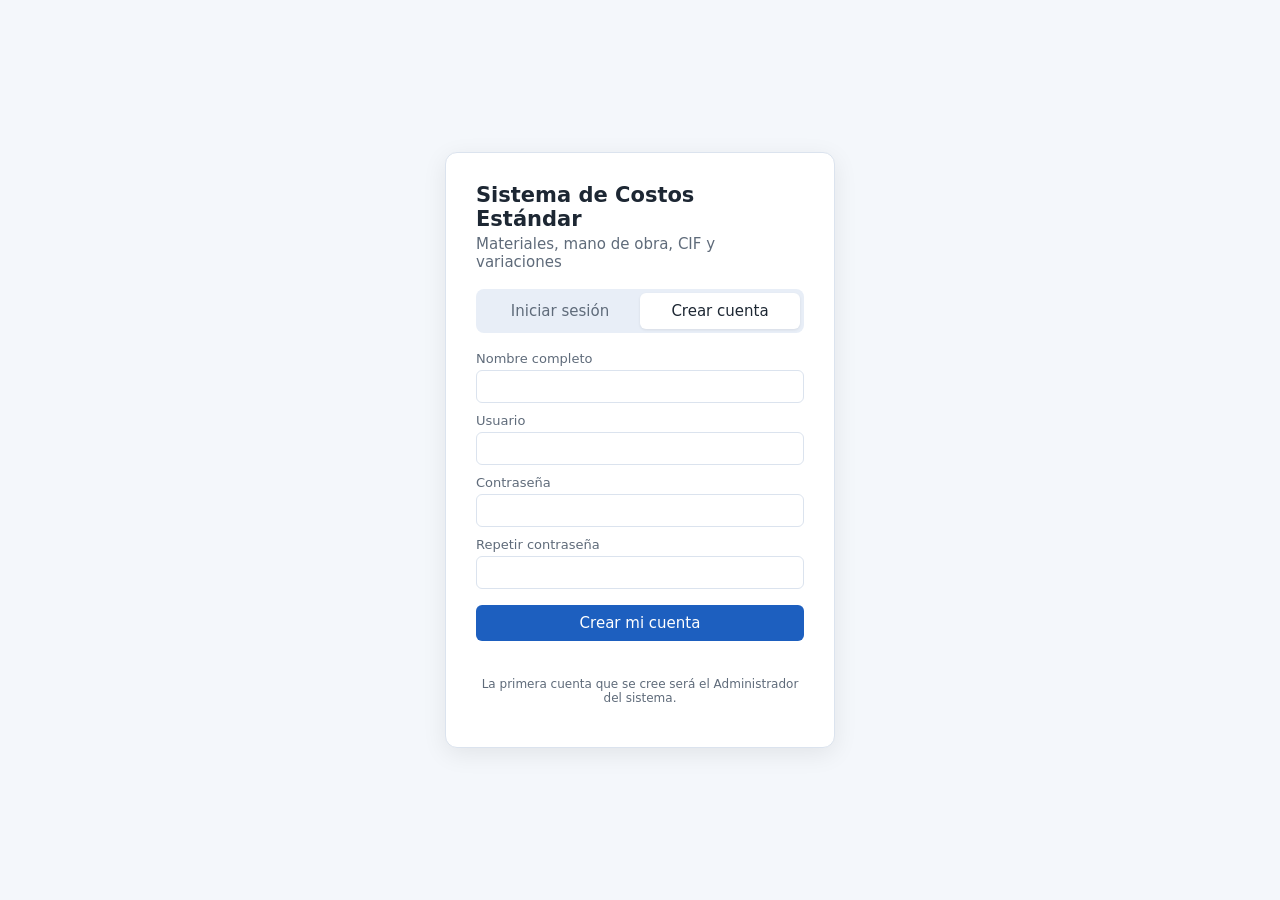
==== commit 5d84d5fc: "Nuevo diseño" ====
--- a/docs/index.html
+++ b/docs/index.html
@@ -6,94 +6,100 @@
 <title>Sistema de Costos Estándar</title>
 <style>
   :root {
-    --fondo: #f3f5f8; --tarjeta: #ffffff; --texto: #1d2733; --suave: #5f6b7a;
-    --borde: #dde3ea; --primario: #1f5fae; --primario-txt: #ffffff; --sec: #e8edf3;
-    --lateral: #17202b; --lateral-txt: #c9d3df; --lateral-activo: #24364d; --lateral-fuerte: #ffffff;
-    --peligro: #c0392b; --fav: #1e8449; --desf: #c0392b;
-  }
-  @media (prefers-color-scheme: dark) {
-    :root {
-      --fondo: #10151b; --tarjeta: #19212b; --texto: #e6ebf1; --suave: #9aa6b5;
-      --borde: #2b3542; --primario: #4b8ee0; --primario-txt: #0b1016; --sec: #26303c;
-      --lateral: #0b1016; --lateral-txt: #aeb9c6; --lateral-activo: #1c2a3b; --lateral-fuerte: #ffffff;
-      --peligro: #e5675a; --fav: #4cc27f; --desf: #e5675a;
-    }
+    color-scheme: light;
+    --fondo: #f4f7fb; --tarjeta: #ffffff; --texto: #1d2733; --suave: #5f6b7a;
+    --borde: #dbe3ee; --primario: #1d5fbf; --primario-txt: #ffffff; --sec: #e8eef7;
+    --lateral: #1d5fbf; --lateral-txt: #dbe7fb; --lateral-activo: rgba(255,255,255,.2); --lateral-fuerte: #ffffff; --lateral-grupo: #a9c4ef;
+    --peligro: #c0392b; --fav: #1e8449; --desf: #c0392b; --aviso: #fff6dd; --aviso-borde: #efd48a;
   }
   * { box-sizing: border-box; }
-  body { margin: 0; font-family: "Segoe UI", system-ui, Arial, sans-serif; background: var(--fondo); color: var(--texto); }
+  body { margin: 0; font-family: "Segoe UI", system-ui, Arial, sans-serif; background: var(--fondo); color: var(--texto); font-size: 15px; }
   button { background: var(--primario); color: var(--primario-txt); border: 0; padding: 9px 14px; border-radius: 6px; cursor: pointer; font: inherit; }
   button.sec { background: var(--sec); color: var(--texto); }
   button.peligro { background: var(--peligro); color: #fff; }
-  button.enlace { background: none; color: var(--primario); padding: 0; text-decoration: underline; }
-  input, select { padding: 9px; border: 1px solid var(--borde); border-radius: 6px; width: 100%; font: inherit; background: var(--tarjeta); color: var(--texto); }
-  label { display: block; font-size: 14px; margin-bottom: 10px; color: var(--suave); }
+  input, select { padding: 8px 9px; border: 1px solid var(--borde); border-radius: 6px; width: 100%; font: inherit; background: var(--tarjeta); color: var(--texto); }
+  input:disabled { opacity: .6; }
+  label { display: block; font-size: 13px; color: var(--suave); }
   label input, label select { margin-top: 4px; }
   .oculto { display: none !important; }
   .error { color: var(--peligro); min-height: 1.2em; margin: 6px 0 0; font-size: 14px; }
-
-  /* ===== Acceso (iniciar sesión / crear cuenta) ===== */
+  .ok { color: var(--fav); }
+  .aviso { background: var(--aviso); border: 1px solid var(--aviso-borde); border-radius: 8px; padding: 10px 14px; margin-bottom: 14px; }
+
+  /* ===== Acceso ===== */
   #acceso { display: grid; place-items: center; min-height: 100vh; padding: 16px; }
-  .tarjeta { background: var(--tarjeta); padding: 30px; border-radius: 12px; width: 100%; max-width: 380px; box-shadow: 0 6px 24px rgba(0,0,0,.08); border: 1px solid var(--borde); }
+  .tarjeta { background: var(--tarjeta); padding: 30px; border-radius: 12px; width: 100%; max-width: 390px; box-shadow: 0 6px 24px rgba(0,0,0,.08); border: 1px solid var(--borde); }
   .tarjeta h1 { font-size: 21px; margin: 0 0 4px; }
   .tarjeta .sub { color: var(--suave); margin: 0 0 18px; }
+  .tarjeta label { margin-bottom: 10px; }
   .pestanas { display: grid; grid-template-columns: 1fr 1fr; background: var(--sec); border-radius: 8px; padding: 4px; margin-bottom: 18px; }
   .pestanas button { background: transparent; color: var(--suave); }
   .pestanas button.activa { background: var(--tarjeta); color: var(--texto); box-shadow: 0 1px 3px rgba(0,0,0,.08); }
   .tarjeta form button[type=submit] { width: 100%; margin-top: 6px; }
-  .nota { font-size: 12px; color: var(--suave); margin-top: 16px; text-align: center; }
+  .nota { font-size: 12px; color: var(--suave); margin-top: 14px; text-align: center; }
 
   /* ===== Aplicación con barra lateral ===== */
-  #app { display: grid; grid-template-columns: 240px 1fr; min-height: 100vh; }
-  aside { background: var(--lateral); color: var(--lateral-txt); display: flex; flex-direction: column; padding: 18px 12px; position: sticky; top: 0; height: 100vh; }
-  .marca { color: var(--lateral-fuerte); font-weight: 700; font-size: 17px; padding: 0 10px 18px; border-bottom: 1px solid rgba(255,255,255,.08); margin-bottom: 12px; line-height: 1.3; }
+  #app { display: grid; grid-template-columns: 260px 1fr; min-height: 100vh; }
+  aside { background: var(--lateral); color: var(--lateral-txt); display: flex; flex-direction: column; position: sticky; top: 0; height: 100vh; }
+  .marca { color: var(--lateral-fuerte); font-weight: 700; font-size: 17px; padding: 18px 20px 12px; line-height: 1.3; }
   .marca small { display: block; font-weight: 400; font-size: 12px; color: var(--lateral-txt); }
-  .menu { display: flex; flex-direction: column; gap: 2px; }
-  .menu button { background: transparent; color: var(--lateral-txt); text-align: left; padding: 10px 12px; display: flex; gap: 10px; align-items: center; border-radius: 8px; }
-  .menu button:hover { background: rgba(255,255,255,.05); }
-  .menu button.activo { background: var(--lateral-activo); color: var(--lateral-fuerte); }
-  .menu svg, .salir svg { width: 18px; height: 18px; flex: none; stroke: currentColor; fill: none; stroke-width: 1.8; stroke-linecap: round; stroke-linejoin: round; }
-  .cuenta { margin-top: auto; border-top: 1px solid rgba(255,255,255,.08); padding: 14px 10px 0; font-size: 14px; }
+  .empresa-activa { padding: 0 14px 12px; border-bottom: 1px solid rgba(255,255,255,.2); }
+  .empresa-activa span { font-size: 11px; text-transform: uppercase; letter-spacing: .05em; color: var(--lateral-grupo); padding-left: 4px; }
+  .empresa-activa select { margin-top: 4px; background: rgba(255,255,255,.15); color: var(--lateral-fuerte); border-color: rgba(255,255,255,.35); }
+  .empresa-activa option { color: #1d2733; }
+  .menu { flex: 1; overflow-y: auto; padding: 8px 10px; }
+  .grupo { font-size: 11px; text-transform: uppercase; letter-spacing: .05em; color: var(--lateral-grupo); padding: 14px 10px 4px; }
+  .menu button { width: 100%; background: transparent; color: var(--lateral-txt); text-align: left; padding: 8px 12px; border-radius: 7px; font-size: 14px; }
+  .menu button:hover { background: rgba(255,255,255,.12); }
+  .menu button.activo { background: var(--lateral-activo); color: var(--lateral-fuerte); font-weight: 600; }
+  .cuenta { border-top: 1px solid rgba(255,255,255,.2); padding: 12px 20px 16px; font-size: 14px; }
   .cuenta b { color: var(--lateral-fuerte); display: block; }
-  .salir { background: transparent; color: var(--lateral-txt); padding: 8px 0; margin-top: 8px; display: flex; gap: 8px; align-items: center; }
+  .rol { display: inline-block; font-size: 11px; padding: 2px 8px; border-radius: 99px; background: rgba(255,255,255,.2); margin-top: 4px; }
+  .salir { background: transparent; color: var(--lateral-txt); padding: 8px 0 0; display: block; }
   .salir:hover { color: var(--lateral-fuerte); }
   .barra-movil { display: none; }
 
-  main { padding: 26px 28px; max-width: 1100px; width: 100%; }
+  main { padding: 26px 28px 60px; max-width: 1200px; width: 100%; }
   h2 { margin: 0 0 4px; }
+  h3 { margin: 22px 0 6px; font-size: 16px; }
   .desc { color: var(--suave); margin: 0 0 18px; }
-  .fila { display: flex; flex-wrap: wrap; gap: 8px; margin-bottom: 8px; }
-  .fila input, .fila select { width: auto; flex: 1 1 150px; }
-  .rejilla { display: grid; grid-template-columns: repeat(auto-fit, minmax(240px, 1fr)); gap: 12px; align-items: start; }
-  fieldset { background: var(--tarjeta); border: 1px solid var(--borde); border-radius: 10px; }
-  legend { font-weight: 600; padding: 0 6px; }
-  .tabla { overflow-x: auto; }
-  table { width: 100%; border-collapse: collapse; background: var(--tarjeta); margin-top: 12px; border: 1px solid var(--borde); border-radius: 10px; overflow: hidden; }
-  th, td { padding: 10px 12px; border-bottom: 1px solid var(--borde); text-align: left; }
+  .formulario { background: var(--tarjeta); border: 1px solid var(--borde); border-radius: 10px; padding: 16px; display: grid; grid-template-columns: repeat(auto-fill, minmax(190px, 1fr)); gap: 12px; align-items: end; }
+  .formulario .acciones { display: flex; gap: 8px; }
+  .tabla { overflow-x: auto; margin-top: 14px; }
+  table { width: 100%; border-collapse: collapse; background: var(--tarjeta); border: 1px solid var(--borde); border-radius: 10px; overflow: hidden; }
+  th, td { padding: 9px 12px; border-bottom: 1px solid var(--borde); text-align: left; white-space: nowrap; }
   tr:last-child td { border-bottom: 0; }
-  th { font-size: 13px; color: var(--suave); font-weight: 600; }
-  td.num { text-align: right; font-variant-numeric: tabular-nums; }
-  td button { padding: 5px 10px; font-size: 13px; }
-  tr.fav td.tipo { color: var(--fav); font-weight: 600; }
-  tr.desf td.tipo { color: var(--desf); font-weight: 600; }
-  .resumen { background: var(--tarjeta); border: 1px solid var(--borde); border-radius: 10px; padding: 12px 14px; margin-top: 14px; }
-  .cifras { display: grid; grid-template-columns: repeat(auto-fit, minmax(180px, 1fr)); gap: 12px; margin-bottom: 18px; }
-  .cifra { background: var(--tarjeta); border: 1px solid var(--borde); border-radius: 10px; padding: 16px; }
+  th { font-size: 12px; color: var(--suave); font-weight: 600; text-transform: uppercase; letter-spacing: .03em; }
+  td.num, th.num { text-align: right; font-variant-numeric: tabular-nums; }
+  td.acc { text-align: right; }
+  td button { padding: 4px 10px; font-size: 13px; }
+  tr.total td { font-weight: 700; background: var(--sec); }
+  .fav { color: var(--fav); font-weight: 600; }
+  .desf { color: var(--desf); font-weight: 600; }
+  .vacio { color: var(--suave); }
+  .cifras { display: grid; grid-template-columns: repeat(auto-fit, minmax(190px, 1fr)); gap: 12px; margin-bottom: 18px; }
+  .cifra { background: var(--tarjeta); border: 1px solid var(--borde); border-radius: 10px; padding: 14px 16px; }
   .cifra span { color: var(--suave); font-size: 13px; }
-  .cifra b { display: block; font-size: 26px; margin-top: 4px; font-variant-numeric: tabular-nums; }
-
-  @media (max-width: 760px) {
+  .cifra b { display: block; font-size: 24px; margin-top: 4px; font-variant-numeric: tabular-nums; }
+  .pasos { background: var(--tarjeta); border: 1px solid var(--borde); border-radius: 10px; padding: 6px 18px; }
+  .pasos li { padding: 6px 0; }
+  .pasos li.hecho { color: var(--suave); text-decoration: line-through; }
+  .filtros { display: flex; gap: 12px; flex-wrap: wrap; margin-bottom: 8px; }
+  .filtros label { min-width: 220px; }
+
+  @media (max-width: 800px) {
     #app { grid-template-columns: 1fr; }
     .barra-movil { display: flex; align-items: center; gap: 12px; background: var(--lateral); color: var(--lateral-fuerte); padding: 12px 16px; position: sticky; top: 0; z-index: 5; }
-    .barra-movil button { background: transparent; color: inherit; padding: 4px 8px; font-size: 22px; line-height: 1; }
-    aside { position: fixed; inset: 0 auto 0 0; width: 250px; z-index: 10; transform: translateX(-100%); transition: transform .2s; }
-    aside.abierto { transform: none; box-shadow: 0 0 0 100vmax rgba(0,0,0,.4); }
-    main { padding: 18px 16px; }
+    .barra-movil button { background: transparent; color: inherit; padding: 2px 8px; font-size: 22px; line-height: 1; }
+    aside { position: fixed; inset: 0 auto 0 0; width: 270px; z-index: 10; transform: translateX(-100%); transition: transform .2s; }
+    aside.abierto { transform: none; box-shadow: 0 0 0 100vmax rgba(0,0,0,.45); }
+    main { padding: 18px 16px 60px; }
   }
 </style>
 </head>
 <body>
 
-<!-- ================= Acceso: iniciar sesión o crear cuenta ================= -->
+<!-- ================= Acceso ================= -->
 <section id="acceso">
   <div class="tarjeta">
     <h1>Sistema de Costos Estándar</h1>
@@ -102,14 +108,12 @@
       <button type="button" id="tabEntrar" class="activa">Iniciar sesión</button>
       <button type="button" id="tabCrear">Crear cuenta</button>
     </div>
-
     <form id="formEntrar">
       <label>Usuario <input name="usuario" required autocomplete="username"></label>
       <label>Contraseña <input name="password" type="password" required autocomplete="current-password"></label>
       <button type="submit">Entrar</button>
       <p class="error" id="errEntrar"></p>
     </form>
-
     <form id="formCrear" class="oculto">
       <label>Nombre completo <input name="nombre" required autocomplete="name"></label>
       <label>Usuario <input name="usuario" required autocomplete="username" minlength="3"></label>
@@ -118,307 +122,591 @@
       <button type="submit">Crear mi cuenta</button>
       <p class="error" id="errCrear"></p>
     </form>
-    <p class="nota">Las cuentas y la información se guardan en este navegador.</p>
+    <p class="nota" id="notaAcceso"></p>
   </div>
 </section>
 
 <!-- ================= Aplicación ================= -->
 <div id="app" class="oculto">
   <div class="barra-movil"><button id="btnMenu" aria-label="Abrir menú">☰</button><strong>Sistema de Costos</strong></div>
-
   <aside id="lateral">
     <div class="marca">Sistema de Costos<small>Costeo estándar</small></div>
-    <nav class="menu" id="menu">
-      <button data-v="inicio"><svg viewBox="0 0 24 24"><path d="M3 11l9-7 9 7v9a1 1 0 0 1-1 1h-5v-6H9v6H4a1 1 0 0 1-1-1z"/></svg>Inicio</button>
-      <button data-v="empresas"><svg viewBox="0 0 24 24"><path d="M4 21V5a1 1 0 0 1 1-1h9a1 1 0 0 1 1 1v16M15 9h4a1 1 0 0 1 1 1v11M3 21h18M8 8h3M8 12h3M8 16h3"/></svg>Empresas</button>
-      <button data-v="variaciones"><svg viewBox="0 0 24 24"><path d="M4 20V10M10 20V4M16 20v-7M22 20H2"/></svg>Análisis de variaciones</button>
-      <button data-v="bitacora"><svg viewBox="0 0 24 24"><path d="M12 7v5l3 2M21 12a9 9 0 1 1-9-9 9 9 0 0 1 9 9z"/></svg>Registro de actividades</button>
-      <button data-v="cuenta"><svg viewBox="0 0 24 24"><path d="M20 21a8 8 0 0 0-16 0M12 13a4 4 0 1 0-4-4 4 4 0 0 0 4 4z"/></svg>Mi cuenta</button>
-    </nav>
+    <div class="empresa-activa"><span>Empresa activa</span><select id="selEmpresa"></select></div>
+    <nav class="menu" id="menu"></nav>
     <div class="cuenta">
-      <b id="lblNombre"></b><span id="lblUsuario"></span>
-      <button class="salir" id="btnSalir"><svg viewBox="0 0 24 24"><path d="M15 17l5-5-5-5M20 12H9M12 21H5a1 1 0 0 1-1-1V4a1 1 0 0 1 1-1h7"/></svg>Cerrar sesión</button>
+      <b id="lblNombre"></b><span class="rol" id="lblRol"></span>
+      <button class="salir" id="btnSalir">Cerrar sesión →</button>
     </div>
   </aside>
-
-  <main>
-    <!-- Inicio -->
-    <section id="v-inicio" class="vista">
-      <h2 id="saludo">Bienvenido</h2>
-      <p class="desc">Resumen de su información.</p>
-      <div class="cifras">
-        <div class="cifra"><span>Empresas registradas</span><b id="nEmpresas">0</b></div>
-        <div class="cifra"><span>Análisis de variaciones</span><b id="nAnalisis">0</b></div>
-        <div class="cifra"><span>Actividades registradas</span><b id="nActividades">0</b></div>
-      </div>
-      <p class="desc">Use la barra lateral para ir a cada módulo.</p>
-    </section>
-
-    <!-- Empresas -->
-    <section id="v-empresas" class="vista oculto">
-      <h2>Empresas</h2>
-      <p class="desc">Crear, editar y eliminar empresas con sus datos tributarios.</p>
-      <form id="formEmpresa" class="fila">
-        <input type="hidden" name="id">
-        <input name="nit" placeholder="NIT" required>
-        <input name="razon_social" placeholder="Razón social" required>
-        <select name="regimen_tributario">
-          <option value="">Régimen tributario</option>
-          <option>Responsable de IVA</option>
-          <option>No responsable de IVA</option>
-          <option>Régimen Simple de Tributación</option>
-          <option>Gran contribuyente</option>
-        </select>
-        <input name="direccion" placeholder="Dirección">
-        <input name="telefono" placeholder="Teléfono">
-        <button>Guardar</button>
-        <button type="button" class="sec oculto" id="btnCancelarEmpresa">Cancelar</button>
-      </form>
-      <div class="tabla"><table>
-        <thead><tr><th>NIT</th><th>Razón social</th><th>Régimen</th><th>Teléfono</th><th></th></tr></thead>
-        <tbody id="tablaEmpresas"></tbody>
-      </table></div>
-    </section>
-
-    <!-- Variaciones -->
-    <section id="v-variaciones" class="vista oculto">
-      <h2>Análisis de variaciones</h2>
-      <p class="desc">Variaciones de materiales, mano de obra y CIF. Positivo = desfavorable, negativo = favorable.</p>
-      <form id="formVar" class="rejilla">
-        <fieldset><legend>Materiales</legend>
-          <label>Precio estándar <input name="precio_std" type="number" step="any" required></label>
-          <label>Precio real <input name="precio_real" type="number" step="any" required></label>
-          <label>Cantidad estándar permitida <input name="cantidad_std_permitida" type="number" step="any" required></label>
-          <label>Cantidad real <input name="cantidad_real" type="number" step="any" required></label>
-        </fieldset>
-        <fieldset><legend>Mano de obra directa</legend>
-          <label>Tarifa estándar por hora <input name="tarifa_std" type="number" step="any" required></label>
-          <label>Tarifa real por hora <input name="tarifa_real" type="number" step="any" required></label>
-          <label>Horas estándar permitidas <input name="horas_std_permitidas" type="number" step="any" required></label>
-          <label>Horas reales <input name="horas_reales" type="number" step="any" required></label>
-        </fieldset>
-        <fieldset><legend>Costos indirectos (CIF)</legend>
-          <label>CIF fijo presupuestado <input name="cif_fijo_presup" type="number" step="any" required></label>
-          <label>CIF variable presupuestado <input name="cif_variable_presup" type="number" step="any" required></label>
-          <label>Capacidad normal (base) <input name="capacidad_normal" type="number" step="any" required></label>
-          <label>Base estándar permitida <input name="base_std_permitida" type="number" step="any" required></label>
-          <label>CIF real <input name="cif_real" type="number" step="any" required></label>
-        </fieldset>
-        <div><button>Calcular</button> <button type="button" class="sec" id="btnEjemplo">Cargar ejemplo</button></div>
-      </form>
-      <div id="resultadoVar"></div>
-    </section>
-
-    <!-- Bitácora -->
-    <section id="v-bitacora" class="vista oculto">
-      <h2>Registro de actividades</h2>
-      <p class="desc">Acciones importantes realizadas con su cuenta.</p>
-      <div class="tabla"><table>
-        <thead><tr><th>Fecha</th><th>Acción</th><th>Detalle</th></tr></thead>
-        <tbody id="tablaBitacora"></tbody>
-      </table></div>
-    </section>
-
-    <!-- Mi cuenta -->
-    <section id="v-cuenta" class="vista oculto">
-      <h2>Mi cuenta</h2>
-      <p class="desc">Datos de su usuario.</p>
-      <form id="formCuenta" class="rejilla" style="max-width:640px">
-        <fieldset><legend>Datos</legend>
-          <label>Nombre completo <input name="nombre" required></label>
-          <label>Usuario <input name="usuario" disabled></label>
-        </fieldset>
-        <fieldset><legend>Cambiar contraseña</legend>
-          <label>Contraseña actual <input name="actual" type="password"></label>
-          <label>Nueva contraseña <input name="nueva" type="password" minlength="4"></label>
-        </fieldset>
-        <div><button>Guardar cambios</button><p class="error" id="errCuenta"></p></div>
-      </form>
-    </section>
-  </main>
+  <main id="vista"></main>
 </div>
 
 <script>
-// ================= Almacenamiento (en el navegador) =================
-const CLAVE = 'sistema-costos-v2';
+// =====================================================================
+//  ALMACENAMIENTO (se guarda en el navegador)
+// =====================================================================
+const CLAVE = 'sistema-costos-v3';
 let memoria = null;
 function leer() { try { const t = localStorage.getItem(CLAVE); if (t) return JSON.parse(t); } catch (e) {} return memoria; }
 function escribir(d) { memoria = d; try { localStorage.setItem(CLAVE, JSON.stringify(d)); } catch (e) {} }
 function hash(t) { let h = 5381; for (const c of 'costos::' + t) h = ((h << 5) + h + c.charCodeAt(0)) >>> 0; return h.toString(16); }
 
-let DB = leer() || { sigId: 1, usuarios: [], datos: {} };
+const TABLAS = ['empresas', 'periodos', 'unidades', 'centros', 'productos', 'materiales', 'estMP', 'cargos',
+  'trabajadores', 'estMOD', 'cifPres', 'cifReal', 'ordenes', 'consumos'];
+let DB = leer() || { sigId: 1, usuarios: [], bitacora: [], empresaActiva: {}, t: {} };
+TABLAS.forEach(t => DB.t[t] ||= []);
+const T = DB.t;
 const guardar = () => escribir(DB);
 const nuevoId = () => DB.sigId++;
 
-let sesion = null;   // usuario que entró
-let MIS = null;      // datos de ese usuario
-try { const id = Number(sessionStorage.getItem('sesion-costos')); if (id) sesion = DB.usuarios.find(u => u.id === id) || null; } catch (e) {}
-
-function datosDe(u) { DB.datos[u.id] ||= { empresas: [], bitacora: [], analisis: 0 }; return DB.datos[u.id]; }
+let sesion = null;
+try { const id = Number(sessionStorage.getItem('sesion-costos')); if (id) sesion = DB.usuarios.find(u => u.id === id && u.activo) || null; } catch (e) {}
+
 function registrar(accion, detalle = '') {
-  if (!MIS) return;
-  MIS.bitacora.unshift({ fecha: new Date().toLocaleString('es-CO'), accion, detalle });
-  MIS.bitacora = MIS.bitacora.slice(0, 300); guardar();
-}
-
-// ================= Utilidades =================
+  DB.bitacora.unshift({ fecha: new Date().toLocaleString('es-CO'), usuario: sesion ? sesion.usuario : '', accion, detalle: String(detalle) });
+  DB.bitacora = DB.bitacora.slice(0, 500); guardar();
+}
+
+// =====================================================================
+//  UTILIDADES
+// =====================================================================
 const $ = (s) => document.querySelector(s);
 const esc = (t) => String(t ?? '').replace(/[&<>"']/g, c => ({ '&': '&amp;', '<': '&lt;', '>': '&gt;', '"': '&quot;', "'": '&#39;' }[c]));
-const pesos = (v) => Number(v).toLocaleString('es-CO', { style: 'currency', currency: 'COP', maximumFractionDigits: 2 });
-
-// ================= Acceso =================
+const pesos = (v) => Number(v || 0).toLocaleString('es-CO', { style: 'currency', currency: 'COP', maximumFractionDigits: 2 });
+const num = (v, d = 2) => Number(v || 0).toLocaleString('es-CO', { maximumFractionDigits: d });
+const n = (v) => Number(v) || 0;
+const tipo = (v) => Math.abs(v) < 0.005 ? 'Sin variación' : v < 0 ? 'Favorable' : 'Desfavorable';
+const claseTipo = (v) => Math.abs(v) < 0.005 ? '' : v < 0 ? 'fav' : 'desf';
+const empresaId = () => sesion && DB.empresaActiva[sesion.id];
+const filas = (t) => E[t] && E[t].global ? T[t] : T[t].filter(r => r.empresa_id === empresaId());
+const buscar = (t, id) => T[t].find(r => r.id === Number(id));
+const nombre = (t, id, campo = 'nombre') => { const r = buscar(t, id); return r ? r[campo] : '—'; };
+
+// Permisos por rol
+const esAdmin = () => sesion && sesion.rol === 'Administrador';
+const puedeEditar = () => sesion && sesion.rol !== 'Estudiante';
+const puedeEliminar = () => esAdmin();
+
+// =====================================================================
+//  DEFINICIÓN DE MÓDULOS (formularios y tablas)
+// =====================================================================
+const opts = (t, etq) => () => filas(t).map(r => [r.id, etq(r)]);
+const BASES = ['Horas MOD', 'Horas máquina', 'Unidades producidas'];
+const E = {
+  empresas: { global: true, titulo: 'Empresas', desc: 'Crear, editar y eliminar empresas con sus datos tributarios.', unico: 'nit',
+    campos: [
+      { n: 'nit', l: 'NIT', req: 1 }, { n: 'razon_social', l: 'Razón social', req: 1 },
+      { n: 'regimen', l: 'Régimen tributario', t: 'select', o: ['Responsable de IVA', 'No responsable de IVA', 'Régimen Simple de Tributación', 'Gran contribuyente'] },
+      { n: 'ciiu', l: 'Actividad económica (CIIU)' }, { n: 'retenedor', l: 'Agente retenedor', t: 'select', o: ['No', 'Sí'] },
+      { n: 'ciudad', l: 'Ciudad' }, { n: 'direccion', l: 'Dirección' }, { n: 'telefono', l: 'Teléfono' }],
+    cols: [['NIT', r => esc(r.nit)], ['Razón social', r => esc(r.razon_social)], ['Régimen', r => esc(r.regimen)],
+      ['CIIU', r => esc(r.ciiu)], ['Retenedor', r => esc(r.retenedor)], ['Ciudad', r => esc(r.ciudad)]] },
+
+  periodos: { titulo: 'Periodos contables', desc: 'Periodos en los que se registra la producción y los CIF.',
+    campos: [{ n: 'nombre', l: 'Nombre (ej. Enero 2026)', req: 1 }, { n: 'inicio', l: 'Fecha inicio', t: 'date', req: 1 },
+      { n: 'fin', l: 'Fecha fin', t: 'date', req: 1 }, { n: 'estado', l: 'Estado', t: 'select', o: ['Abierto', 'Cerrado'] }],
+    cols: [['Periodo', r => esc(r.nombre)], ['Inicio', r => esc(r.inicio)], ['Fin', r => esc(r.fin)], ['Estado', r => esc(r.estado)]] },
+
+  unidades: { titulo: 'Unidades de medida', desc: 'Unidades usadas para materiales y productos.', unico: 'codigo',
+    campos: [{ n: 'codigo', l: 'Código (ej. KG)', req: 1 }, { n: 'nombre', l: 'Nombre', req: 1 }],
+    cols: [['Código', r => esc(r.codigo)], ['Nombre', r => esc(r.nombre)]] },
+
+  centros: { titulo: 'Centros de costos', desc: 'Áreas a las que se asignan los costos.', unico: 'codigo',
+    campos: [{ n: 'codigo', l: 'Código', req: 1 }, { n: 'nombre', l: 'Nombre', req: 1 },
+      { n: 'tipo', l: 'Tipo', t: 'select', o: ['Producción', 'Servicio', 'Administración'] }],
+    cols: [['Código', r => esc(r.codigo)], ['Nombre', r => esc(r.nombre)], ['Tipo', r => esc(r.tipo)]] },
+
+  productos: { titulo: 'Productos', desc: 'Productos que fabrica la empresa.', unico: 'codigo',
+    campos: [{ n: 'codigo', l: 'Código', req: 1 }, { n: 'nombre', l: 'Nombre', req: 1 },
+      { n: 'unidad_id', l: 'Unidad de medida', t: 'select', ref: 1, o: opts('unidades', r => `${r.codigo} - ${r.nombre}`) }],
+    cols: [['Código', r => esc(r.codigo)], ['Producto', r => esc(r.nombre)], ['Unidad', r => esc(nombre('unidades', r.unidad_id, 'codigo'))],
+      ['Costo estándar unitario', r => pesos(costoEstandarUnitario(r.id).total), 1]] },
+
+  materiales: { titulo: 'Registro de materiales', desc: 'Materias primas directas con su precio estándar y proveedor.', unico: 'codigo',
+    campos: [{ n: 'codigo', l: 'Código del material', req: 1 }, { n: 'descripcion', l: 'Descripción', req: 1 },
+      { n: 'unidad_id', l: 'Unidad de medida', t: 'select', ref: 1, o: opts('unidades', r => `${r.codigo} - ${r.nombre}`) },
+      { n: 'precio_std', l: 'Precio estándar', t: 'number', req: 1 }, { n: 'proveedor', l: 'Proveedor' },
+      { n: 'centro_id', l: 'Centro de costos', t: 'select', ref: 1, o: opts('centros', r => `${r.codigo} - ${r.nombre}`) }],
+    cols: [['Código', r => esc(r.codigo)], ['Descripción', r => esc(r.descripcion)], ['Unidad', r => esc(nombre('unidades', r.unidad_id, 'codigo'))],
+      ['Precio estándar', r => pesos(r.precio_std), 1], ['Proveedor', r => esc(r.proveedor)], ['Centro de costos', r => esc(nombre('centros', r.centro_id))]] },
+
+  estMP: { titulo: 'Cantidades estándar de materiales', desc: 'Cuánto material se necesita, en estándar, para fabricar una unidad de cada producto.',
+    campos: [{ n: 'producto_id', l: 'Producto', t: 'select', ref: 1, req: 1, o: opts('productos', r => `${r.codigo} - ${r.nombre}`) },
+      { n: 'material_id', l: 'Material', t: 'select', ref: 1, req: 1, o: opts('materiales', r => `${r.codigo} - ${r.descripcion}`) },
+      { n: 'cantidad', l: 'Cantidad estándar por unidad', t: 'number', req: 1 }],
+    cols: [['Producto', r => esc(nombre('productos', r.producto_id))], ['Material', r => esc(nombre('materiales', r.material_id, 'descripcion'))],
+      ['Cantidad estándar', r => num(r.cantidad, 4), 1], ['Precio estándar', r => pesos(nombre('materiales', r.material_id, 'precio_std')), 1],
+      ['Costo estándar', r => pesos(n(r.cantidad) * n(nombre('materiales', r.material_id, 'precio_std'))), 1]] },
+
+  cargos: { titulo: 'Cargos', desc: 'Cargos de los trabajadores de producción.',
+    campos: [{ n: 'nombre', l: 'Cargo', req: 1 }, { n: 'descripcion', l: 'Descripción' }],
+    cols: [['Cargo', r => esc(r.nombre)], ['Descripción', r => esc(r.descripcion)],
+      ['Trabajadores', r => filas('trabajadores').filter(t => t.cargo_id === r.id).length, 1]] },
+
+  trabajadores: { titulo: 'Trabajadores', desc: 'Salarios, prestaciones y cargas laborales. La tarifa por hora se calcula sola.', unico: 'documento',
+    campos: [{ n: 'documento', l: 'Documento', req: 1 }, { n: 'nombre', l: 'Nombre', req: 1 },
+      { n: 'cargo_id', l: 'Cargo', t: 'select', ref: 1, o: opts('cargos', r => r.nombre) },
+      { n: 'salario', l: 'Salario mensual', t: 'number', req: 1 },
+      { n: 'prestaciones', l: '% prestaciones y cargas', t: 'number', def: 52.18 },
+      { n: 'horas_mes', l: 'Horas laborales al mes', t: 'number', def: 230 }],
+    cols: [['Documento', r => esc(r.documento)], ['Nombre', r => esc(r.nombre)], ['Cargo', r => esc(nombre('cargos', r.cargo_id))],
+      ['Salario', r => pesos(r.salario), 1], ['Prestaciones', r => pesos(n(r.salario) * n(r.prestaciones) / 100), 1],
+      ['Costo mensual', r => pesos(costoMensual(r)), 1], ['Tarifa por hora', r => pesos(tarifaHora(r)), 1]] },
+
+  estMOD: { titulo: 'Estándar de mano de obra', desc: 'Horas estándar y tarifa estándar por hora para cada unidad de producto.',
+    arriba: () => { const ts = filas('trabajadores'); if (!ts.length) return '';
+      const prom = ts.reduce((s, t) => s + tarifaHora(t), 0) / ts.length;
+      return `<div class="aviso">Tarifa promedio por hora de sus trabajadores: <b>${pesos(prom)}</b>. Puede usarla como tarifa estándar.</div>`; },
+    campos: [{ n: 'producto_id', l: 'Producto', t: 'select', ref: 1, req: 1, o: opts('productos', r => `${r.codigo} - ${r.nombre}`) },
+      { n: 'horas', l: 'Horas estándar MOD por unidad', t: 'number', req: 1 },
+      { n: 'tarifa', l: 'Tarifa estándar por hora', t: 'number', req: 1 },
+      { n: 'horas_maq', l: 'Horas máquina estándar por unidad', t: 'number', def: 0 }],
+    cols: [['Producto', r => esc(nombre('productos', r.producto_id))], ['Horas estándar', r => num(r.horas, 4), 1],
+      ['Tarifa estándar', r => pesos(r.tarifa), 1], ['Costo estándar MOD', r => pesos(n(r.horas) * n(r.tarifa)), 1],
+      ['Horas máquina', r => num(r.horas_maq, 4), 1]] },
+
+  cifPres: { titulo: 'CIF presupuestado', desc: 'CIF fijos y variables por periodo, base de aplicación y tasa predeterminada.',
+    campos: [{ n: 'periodo_id', l: 'Periodo', t: 'select', ref: 1, req: 1, o: opts('periodos', r => r.nombre) },
+      { n: 'fijo', l: 'CIF fijo presupuestado', t: 'number', req: 1 },
+      { n: 'variable', l: 'CIF variable presupuestado', t: 'number', req: 1 },
+      { n: 'base', l: 'Base de aplicación', t: 'select', o: BASES },
+      { n: 'capacidad', l: 'Capacidad normal (en la base)', t: 'number', req: 1 }],
+    cols: [['Periodo', r => esc(nombre('periodos', r.periodo_id))], ['CIF fijo', r => pesos(r.fijo), 1], ['CIF variable', r => pesos(r.variable), 1],
+      ['CIF presupuestado', r => pesos(n(r.fijo) + n(r.variable)), 1], ['Base', r => esc(r.base)], ['Capacidad', r => num(r.capacidad), 1],
+      ['Tasa predeterminada', r => pesos(tasas(r).total), 1]] },
+
+  cifReal: { titulo: 'CIF real', desc: 'Costos indirectos realmente causados en cada periodo.',
+    campos: [{ n: 'periodo_id', l: 'Periodo', t: 'select', ref: 1, req: 1, o: opts('periodos', r => r.nombre) },
+      { n: 'concepto', l: 'Concepto (ej. energía, arriendo)', req: 1 },
+      { n: 'tipo', l: 'Tipo', t: 'select', o: ['Variable', 'Fijo'] },
+      { n: 'valor', l: 'Valor', t: 'number', req: 1 },
+      { n: 'centro_id', l: 'Centro de costos', t: 'select', ref: 1, o: opts('centros', r => `${r.codigo} - ${r.nombre}`) }],
+    cols: [['Periodo', r => esc(nombre('periodos', r.periodo_id))], ['Concepto', r => esc(r.concepto)], ['Tipo', r => esc(r.tipo)],
+      ['Valor', r => pesos(r.valor), 1], ['Centro de costos', r => esc(nombre('centros', r.centro_id))]] },
+
+  ordenes: { titulo: 'Órdenes de producción', desc: 'Producto, cantidad, fecha, horas de trabajo y estado de cada orden.', unico: 'numero',
+    arriba: () => { const os = filas('ordenes'), ter = os.filter(o => o.estado === 'Terminada'), pro = os.filter(o => o.estado !== 'Terminada');
+      const val = (l) => l.reduce((s, o) => s + calcularOrden(o).real.total, 0);
+      return `<div class="cifras">
+        <div class="cifra"><span>Producción terminada</span><b>${ter.length} órdenes</b><span>${num(ter.reduce((s, o) => s + n(o.cantidad), 0))} unidades · ${pesos(val(ter))}</span></div>
+        <div class="cifra"><span>Producción en proceso</span><b>${pro.length} órdenes</b><span>${num(pro.reduce((s, o) => s + n(o.cantidad), 0))} unidades · ${pesos(val(pro))}</span></div></div>`; },
+    campos: [{ n: 'numero', l: 'N.º de orden', req: 1 },
+      { n: 'producto_id', l: 'Producto', t: 'select', ref: 1, req: 1, o: opts('productos', r => `${r.codigo} - ${r.nombre}`) },
+      { n: 'periodo_id', l: 'Periodo', t: 'select', ref: 1, req: 1, o: opts('periodos', r => r.nombre) },
+      { n: 'fecha', l: 'Fecha', t: 'date', req: 1 },
+      { n: 'cantidad', l: 'Cantidad producida', t: 'number', req: 1 },
+      { n: 'horas_reales', l: 'Horas reales de MOD', t: 'number', req: 1 },
+      { n: 'tarifa_real', l: 'Tarifa real por hora', t: 'number', req: 1 },
+      { n: 'horas_maq_reales', l: 'Horas máquina reales', t: 'number', def: 0 },
+      { n: 'estado', l: 'Estado', t: 'select', o: ['En proceso', 'Terminada'] }],
+    cols: [['Orden', r => esc(r.numero)], ['Producto', r => esc(nombre('productos', r.producto_id))], ['Periodo', r => esc(nombre('periodos', r.periodo_id))],
+      ['Fecha', r => esc(r.fecha)], ['Cantidad', r => num(r.cantidad), 1], ['Horas reales', r => num(r.horas_reales), 1],
+      ['CIF aplicado', r => pesos(calcularOrden(r).std.cif), 1], ['Estado', r => esc(r.estado)]] },
+
+  consumos: { titulo: 'Materia prima utilizada', desc: 'Material realmente consumido en cada orden, con su cantidad y precio real.',
+    campos: [{ n: 'orden_id', l: 'Orden de producción', t: 'select', ref: 1, req: 1, o: opts('ordenes', r => `${r.numero} - ${nombre('productos', r.producto_id)}`) },
+      { n: 'material_id', l: 'Material', t: 'select', ref: 1, req: 1, o: opts('materiales', r => `${r.codigo} - ${r.descripcion}`) },
+      { n: 'cantidad', l: 'Cantidad real', t: 'number', req: 1 },
+      { n: 'precio', l: 'Precio real unitario', t: 'number', req: 1 }],
+    cols: [['Orden', r => esc(nombre('ordenes', r.orden_id, 'numero'))], ['Material', r => esc(nombre('materiales', r.material_id, 'descripcion'))],
+      ['Cantidad real', r => num(r.cantidad, 4), 1], ['Precio real', r => pesos(r.precio), 1], ['Costo real', r => pesos(n(r.cantidad) * n(r.precio)), 1]] },
+};
+
+// =====================================================================
+//  CÁLCULOS DE COSTO ESTÁNDAR
+// =====================================================================
+const costoMensual = (t) => n(t.salario) * (1 + n(t.prestaciones) / 100);
+const tarifaHora = (t) => n(t.horas_mes) ? costoMensual(t) / n(t.horas_mes) : 0;
+function tasas(p) {
+  const cap = n(p.capacidad);
+  return { variable: cap ? n(p.variable) / cap : 0, fija: cap ? n(p.fijo) / cap : 0, total: cap ? (n(p.fijo) + n(p.variable)) / cap : 0 };
+}
+const presupuestoDe = (periodoId) => filas('cifPres').find(p => p.periodo_id === periodoId);
+const estandarMOD = (prodId) => filas('estMOD').find(e => e.producto_id === prodId) || { horas: 0, tarifa: 0, horas_maq: 0 };
+
+function costoEstandarUnitario(prodId) {
+  const mp = filas('estMP').filter(e => e.producto_id === prodId).reduce((s, e) => s + n(e.cantidad) * n(nombre('materiales', e.material_id, 'precio_std')), 0);
+  const m = estandarMOD(prodId), mod = n(m.horas) * n(m.tarifa);
+  // CIF unitario con el presupuesto más reciente
+  const pres = filas('cifPres').slice(-1)[0];
+  let cif = 0;
+  if (pres) { const base = pres.base === 'Horas máquina' ? n(m.horas_maq) : pres.base === 'Unidades producidas' ? 1 : n(m.horas); cif = tasas(pres).total * base; }
+  return { mp, mod, cif, total: mp + mod + cif };
+}
+
+function baseDeOrden(o, base) {
+  const m = estandarMOD(o.producto_id), q = n(o.cantidad);
+  if (base === 'Horas máquina') return { std: n(m.horas_maq) * q, real: n(o.horas_maq_reales) };
+  if (base === 'Unidades producidas') return { std: q, real: q };
+  return { std: n(m.horas) * q, real: n(o.horas_reales) };
+}
+
+function calcularOrden(o) {
+  const q = n(o.cantidad);
+  // --- Materiales ---
+  const est = filas('estMP').filter(e => e.producto_id === o.producto_id);
+  const cons = filas('consumos').filter(c => c.orden_id === o.id);
+  const ids = [...new Set([...est.map(e => e.material_id), ...cons.map(c => c.material_id)])];
+  const materiales = ids.map(id => {
+    const PE = n(nombre('materiales', id, 'precio_std'));
+    const CE = est.filter(e => e.material_id === id).reduce((s, e) => s + n(e.cantidad), 0) * q;
+    const usados = cons.filter(c => c.material_id === id);
+    const CR = usados.reduce((s, c) => s + n(c.cantidad), 0);
+    const costoReal = usados.reduce((s, c) => s + n(c.cantidad) * n(c.precio), 0);
+    const PR = CR ? costoReal / CR : 0;
+    return { id, nombre: nombre('materiales', id, 'descripcion'), PE, CE, PR, CR, std: CE * PE, real: costoReal,
+      varPrecio: costoReal - PE * CR, varCantidad: (CR - CE) * PE };
+  });
+  // --- Mano de obra ---
+  const m = estandarMOD(o.producto_id);
+  const HE = n(m.horas) * q, TE = n(m.tarifa), HR = n(o.horas_reales), TR = n(o.tarifa_real);
+  // --- CIF ---
+  const pres = presupuestoDe(o.periodo_id);
+  let cifStd = 0, cifReal = 0, baseStd = 0, baseReal = 0;
+  if (pres) {
+    const b = baseDeOrden(o, pres.base); baseStd = b.std; baseReal = b.real;
+    cifStd = tasas(pres).total * baseStd;
+    const realPeriodo = filas('cifReal').filter(c => c.periodo_id === o.periodo_id).reduce((s, c) => s + n(c.valor), 0);
+    const totalBaseReal = filas('ordenes').filter(x => x.periodo_id === o.periodo_id).reduce((s, x) => s + baseDeOrden(x, pres.base).real, 0);
+    cifReal = totalBaseReal ? realPeriodo * baseReal / totalBaseReal : 0;
+  }
+  const std = { mp: materiales.reduce((s, x) => s + x.std, 0), mod: HE * TE, cif: cifStd };
+  const real = { mp: materiales.reduce((s, x) => s + x.real, 0), mod: HR * TR, cif: cifReal };
+  std.total = std.mp + std.mod + std.cif; real.total = real.mp + real.mod + real.cif;
+  return { q, materiales, HE, TE, HR, TR, pres, baseStd, baseReal, std, real,
+    varTarifa: (TR - TE) * HR, varEficiencia: (HR - HE) * TE };
+}
+
+function analisisPeriodo(periodoId) {
+  const ords = filas('ordenes').filter(o => o.periodo_id === periodoId).map(o => ({ o, c: calcularOrden(o) }));
+  const suma = (f) => ords.reduce((s, x) => s + f(x.c), 0);
+  const pres = presupuestoDe(periodoId);
+  const r = {
+    ords, pres,
+    varPrecioMP: suma(c => c.materiales.reduce((s, m) => s + m.varPrecio, 0)),
+    varCantidadMP: suma(c => c.materiales.reduce((s, m) => s + m.varCantidad, 0)),
+    varTarifa: suma(c => c.varTarifa), varEficiencia: suma(c => c.varEficiencia),
+    cifReal: filas('cifReal').filter(c => c.periodo_id === periodoId).reduce((s, c) => s + n(c.valor), 0),
+    varPresupuestoCIF: 0, varVolumenCIF: 0, cifAplicado: 0, presFlexible: 0, baseStd: 0,
+  };
+  if (pres) {
+    const t = tasas(pres);
+    r.baseStd = suma(c => c.baseStd);
+    r.cifAplicado = t.total * r.baseStd;
+    r.presFlexible = n(pres.fijo) + t.variable * r.baseStd;
+    r.varPresupuestoCIF = r.cifReal - r.presFlexible;
+    r.varVolumenCIF = r.presFlexible - r.cifAplicado;
+  }
+  r.total = r.varPrecioMP + r.varCantidadMP + r.varTarifa + r.varEficiencia + r.varPresupuestoCIF + r.varVolumenCIF;
+  return r;
+}
+
+// =====================================================================
+//  ACCESO: crear cuenta / iniciar sesión / cerrar sesión
+// =====================================================================
 function pestana(crear) {
   $('#tabCrear').classList.toggle('activa', crear); $('#tabEntrar').classList.toggle('activa', !crear);
   $('#formCrear').classList.toggle('oculto', !crear); $('#formEntrar').classList.toggle('oculto', crear);
   $('#errEntrar').textContent = $('#errCrear').textContent = '';
+  $('#notaAcceso').textContent = DB.usuarios.length ? 'Las cuentas nuevas quedan con rol Usuario. El administrador puede cambiar los roles.'
+    : 'La primera cuenta que se cree será el Administrador del sistema.';
 }
 $('#tabEntrar').onclick = () => pestana(false);
 $('#tabCrear').onclick = () => pestana(true);
 
 $('#formCrear').onsubmit = (e) => {
   e.preventDefault();
-  const d = Object.fromEntries(new FormData(e.target)); const usuario = d.usuario.trim().toLowerCase();
+  const d = Object.fromEntries(new FormData(e.target)), usuario = d.usuario.trim().toLowerCase();
   if (d.password !== d.password2) { $('#errCrear').textContent = 'Las contraseñas no coinciden'; return; }
   if (DB.usuarios.some(u => u.usuario === usuario)) { $('#errCrear').textContent = 'Ese usuario ya existe, elija otro'; return; }
-  const u = { id: nuevoId(), usuario, nombre: d.nombre.trim(), pass: hash(d.password), creado: new Date().toISOString() };
-  DB.usuarios.push(u); guardar();
-  e.target.reset(); entrar(u, 'Cuenta creada');
+  const u = { id: nuevoId(), usuario, nombre: d.nombre.trim(), pass: hash(d.password),
+    rol: DB.usuarios.length ? 'Usuario' : 'Administrador', activo: true, creado: new Date().toLocaleString('es-CO') };
+  DB.usuarios.push(u); guardar(); e.target.reset();
+  entrar(u); registrar('Crear cuenta', `${u.usuario} (${u.rol})`);
 };
-
 $('#formEntrar').onsubmit = (e) => {
   e.preventDefault();
   const d = Object.fromEntries(new FormData(e.target));
   const u = DB.usuarios.find(x => x.usuario === d.usuario.trim().toLowerCase());
   if (!u || u.pass !== hash(d.password)) { $('#errEntrar').textContent = 'Usuario o contraseña incorrectos'; return; }
-  e.target.reset(); entrar(u, 'Inicio de sesión');
+  if (!u.activo) { $('#errEntrar').textContent = 'Esta cuenta está desactivada. Hable con el administrador.'; return; }
+  e.target.reset(); entrar(u); registrar('Inicio de sesión', u.usuario);
 };
-
-function entrar(u, accion) {
-  sesion = u; MIS = datosDe(u);
+function entrar(u) {
+  sesion = u;
   try { sessionStorage.setItem('sesion-costos', u.id); } catch (e) {}
-  if (accion) registrar(accion, u.usuario);
+  if (!buscar('empresas', DB.empresaActiva[u.id])) DB.empresaActiva[u.id] = T.empresas[0] ? T.empresas[0].id : null;
   $('#acceso').classList.add('oculto'); $('#app').classList.remove('oculto');
-  $('#lblNombre').textContent = u.nombre; $('#lblUsuario').textContent = '@' + u.usuario;
-  irA('inicio');
+  pintarLateral(); irA('inicio');
 }
 $('#btnSalir').onclick = () => {
-  registrar('Cierre de sesión'); sesion = MIS = null;
+  registrar('Cierre de sesión'); sesion = null;
   try { sessionStorage.removeItem('sesion-costos'); } catch (e) {}
   $('#app').classList.add('oculto'); $('#acceso').classList.remove('oculto'); pestana(false);
 };
 
-// ================= Barra lateral =================
+// =====================================================================
+//  BARRA LATERAL
+// =====================================================================
+const MENU = [
+  ['General', [['inicio', 'Inicio']]],
+  ['Datos generales', [['empresas', 'Empresas'], ['periodos', 'Periodos contables'], ['unidades', 'Unidades de medida'], ['centros', 'Centros de costos'], ['productos', 'Productos']]],
+  ['Materia prima directa', [['materiales', 'Registro de materiales'], ['estMP', 'Cantidades estándar']]],
+  ['Mano de obra directa', [['cargos', 'Cargos'], ['trabajadores', 'Trabajadores y salarios'], ['estMOD', 'Hora y tarifa estándar']]],
+  ['Costos indirectos (CIF)', [['cifPres', 'CIF presupuestado'], ['cifReal', 'CIF real']]],
+  ['Producción', [['ordenes', 'Órdenes de producción'], ['consumos', 'Materia prima utilizada'], ['hoja', 'Hoja de costos']]],
+  ['Análisis', [['variaciones', 'Análisis de variaciones']]],
+  ['Seguridad', [['usuarios', 'Usuarios y roles', 1], ['bitacora', 'Registro de actividades', 1], ['cuenta', 'Mi cuenta']]],
+];
+let vistaActual = 'inicio';
+function pintarLateral() {
+  $('#menu').innerHTML = MENU.map(([g, items]) => `<div class="grupo">${g}</div>` +
+    items.filter(([, , admin]) => !admin || esAdmin()).map(([k, l]) => `<button data-v="${k}" class="${k === vistaActual ? 'activo' : ''}">${l}</button>`).join('')).join('');
+  $('#menu').querySelectorAll('button').forEach(b => b.onclick = () => irA(b.dataset.v));
+  $('#lblNombre').textContent = sesion.nombre; $('#lblRol').textContent = sesion.rol;
+  const sel = $('#selEmpresa');
+  sel.innerHTML = T.empresas.length ? T.empresas.map(e => `<option value="${e.id}">${esc(e.razon_social)}</option>`).join('') : '<option value="">(sin empresas)</option>';
+  sel.value = empresaId() || '';
+}
+$('#selEmpresa').onchange = (e) => { DB.empresaActiva[sesion.id] = Number(e.target.value) || null; guardar(); irA(vistaActual); };
+$('#btnMenu').onclick = () => $('#lateral').classList.add('abierto');
+document.addEventListener('click', (e) => { const l = $('#lateral'); if (l.classList.contains('abierto') && !l.contains(e.target) && e.target !== $('#btnMenu')) l.classList.remove('abierto'); });
+
 function irA(v) {
-  document.querySelectorAll('.vista').forEach(x => x.classList.add('oculto'));
-  $('#v-' + v).classList.remove('oculto');
-  document.querySelectorAll('#menu button').forEach(b => b.classList.toggle('activo', b.dataset.v === v));
+  vistaActual = v;
+  $('#menu').querySelectorAll('button').forEach(b => b.classList.toggle('activo', b.dataset.v === v));
   $('#lateral').classList.remove('abierto');
-  ({ inicio: pintarInicio, empresas: pintarEmpresas, bitacora: pintarBitacora, cuenta: pintarCuenta }[v] || (() => {}))();
+  (VISTAS[v] || (() => vistaEntidad(v)))();
   window.scrollTo(0, 0);
 }
-document.querySelectorAll('#menu button').forEach(b => b.onclick = () => irA(b.dataset.v));
-$('#btnMenu').onclick = () => $('#lateral').classList.add('abierto');
-$('#lateral').addEventListener('click', (e) => { if (e.target === $('#lateral')) $('#lateral').classList.remove('abierto'); });
-
-// ================= Inicio =================
-function pintarInicio() {
-  $('#saludo').textContent = `Bienvenido, ${sesion.nombre.split(' ')[0]}`;
-  $('#nEmpresas').textContent = MIS.empresas.length;
-  $('#nAnalisis').textContent = MIS.analisis || 0;
-  $('#nActividades').textContent = MIS.bitacora.length;
-}
-
-// ================= Empresas =================
-function pintarEmpresas() {
-  $('#tablaEmpresas').innerHTML = MIS.empresas.map(e => `<tr>
-    <td>${esc(e.nit)}</td><td>${esc(e.razon_social)}</td><td>${esc(e.regimen_tributario)}</td><td>${esc(e.telefono)}</td>
-    <td><button class="sec" data-editar="${e.id}">Editar</button> <button class="peligro" data-eliminar="${e.id}">Eliminar</button></td></tr>`).join('')
-    || '<tr><td colspan="5">Aún no hay empresas. Registre la primera con el formulario.</td></tr>';
-}
-function limpiarEmpresa() { const f = $('#formEmpresa'); f.reset(); f.elements.id.value = ''; $('#btnCancelarEmpresa').classList.add('oculto'); }
-$('#btnCancelarEmpresa').onclick = limpiarEmpresa;
-$('#tablaEmpresas').onclick = (ev) => {
-  const ed = ev.target.dataset.editar, el = ev.target.dataset.eliminar;
-  if (ed) {
-    const e = MIS.empresas.find(x => x.id == ed), f = $('#formEmpresa');
-    for (const k of ['id', 'nit', 'razon_social', 'regimen_tributario', 'direccion', 'telefono']) f.elements[k].value = e[k] || '';
-    $('#btnCancelarEmpresa').classList.remove('oculto'); f.elements.nit.focus();
+const sinEmpresa = () => `<div class="aviso">Primero cree una empresa en <b>Datos generales → Empresas</b> y selecciónela arriba en la barra lateral.</div>`;
+
+// =====================================================================
+//  VISTA GENÉRICA (formulario + tabla) para cada módulo
+// =====================================================================
+function campoHTML(c) {
+  const req = c.req ? 'required' : '';
+  if (c.t === 'select') {
+    const lista = typeof c.o === 'function' ? c.o() : c.o.map(x => [x, x]);
+    return `<label>${c.l}<select name="${c.n}" ${req}>${c.ref ? '<option value="">— Seleccione —</option>' : ''}${lista.map(([v, l]) => `<option value="${esc(v)}">${esc(l)}</option>`).join('')}</select></label>`;
   }
-  if (el && confirm('¿Eliminar esta empresa?')) {
-    const e = MIS.empresas.find(x => x.id == el);
-    MIS.empresas = MIS.empresas.filter(x => x.id != el); registrar('Eliminar empresa', e.razon_social); pintarEmpresas();
+  const tipoInput = c.t === 'number' ? 'number" step="any' : c.t || 'text';
+  return `<label>${c.l}<input name="${c.n}" type="${tipoInput}" ${req} value="${c.def ?? ''}"></label>`;
+}
+function vistaEntidad(k) {
+  const e = E[k], V = $('#vista');
+  if (!e) return;
+  if (!e.global && !empresaId()) { V.innerHTML = `<h2>${e.titulo}</h2><p class="desc">${e.desc}</p>${sinEmpresa()}`; return; }
+  const lista = filas(k);
+  V.innerHTML = `<h2>${e.titulo}</h2><p class="desc">${e.desc}</p>${e.arriba ? e.arriba() : ''}
+    ${puedeEditar() ? `<form id="fEnt" class="formulario"><input type="hidden" name="id">${e.campos.map(campoHTML).join('')}
+      <div class="acciones"><button>Guardar</button><button type="button" class="sec oculto" id="btnCancelar">Cancelar</button></div></form>`
+      : '<div class="aviso">Su rol es <b>Estudiante</b>: puede consultar, pero no modificar.</div>'}
+    <div class="tabla"><table><thead><tr>${e.cols.map(([l, , d]) => `<th class="${d ? 'num' : ''}">${l}</th>`).join('')}<th></th></tr></thead>
+    <tbody>${lista.map(r => `<tr>${e.cols.map(([, f, d]) => `<td class="${d ? 'num' : ''}">${f(r)}</td>`).join('')}
+      <td class="acc">${puedeEditar() ? `<button class="sec" data-ed="${r.id}">Editar</button>` : ''}
+      ${puedeEliminar() ? ` <button class="peligro" data-el="${r.id}">Eliminar</button>` : ''}</td></tr>`).join('')
+      || `<tr><td class="vacio" colspan="${e.cols.length + 1}">Aún no hay registros.</td></tr>`}</tbody></table></div>`;
+
+  const f = $('#fEnt');
+  if (f) {
+    f.onsubmit = (ev) => {
+      ev.preventDefault();
+      const d = Object.fromEntries(new FormData(f)), id = Number(d.id); delete d.id;
+      e.campos.forEach(c => { if (c.t === 'number' || c.ref) d[c.n] = d[c.n] === '' ? (c.ref ? null : 0) : Number(d[c.n]); });
+      if (e.unico && lista.some(r => String(r[e.unico]).trim().toLowerCase() === String(d[e.unico]).trim().toLowerCase() && r.id !== id)) {
+        alert(`Ya existe un registro con ese ${e.campos.find(c => c.n === e.unico).l.toLowerCase()}.`); return;
+      }
+      const etiqueta = d[e.campos[0].n];
+      if (id) { Object.assign(buscar(k, id), d); registrar(`Editar ${e.titulo.toLowerCase()}`, etiqueta); }
+      else {
+        const nuevo = { id: nuevoId(), ...d };
+        if (!e.global) nuevo.empresa_id = empresaId();
+        T[k].push(nuevo); registrar(`Crear en ${e.titulo.toLowerCase()}`, etiqueta);
+        if (k === 'empresas') crearDatosIniciales(nuevo);
+      }
+      guardar(); if (k === 'empresas') pintarLateral(); vistaEntidad(k);
+    };
+    $('#btnCancelar').onclick = () => vistaEntidad(k);
   }
+  V.querySelector('tbody').onclick = (ev) => {
+    const ed = ev.target.dataset.ed, el = ev.target.dataset.el;
+    if (ed) {
+      const r = buscar(k, ed); f.elements.id.value = r.id;
+      e.campos.forEach(c => { f.elements[c.n].value = r[c.n] ?? ''; });
+      $('#btnCancelar').classList.remove('oculto'); f.scrollIntoView({ behavior: 'smooth' });
+    }
+    if (el && confirm('¿Eliminar este registro?' + (k === 'empresas' ? '\nSe eliminará también toda la información de la empresa.' : ''))) {
+      const r = buscar(k, el);
+      T[k] = T[k].filter(x => x.id !== r.id);
+      if (k === 'empresas') { TABLAS.forEach(t => { if (t !== 'empresas') T[t] = T[t].filter(x => x.empresa_id !== r.id); });
+        Object.keys(DB.empresaActiva).forEach(u => { if (DB.empresaActiva[u] === r.id) DB.empresaActiva[u] = T.empresas[0] ? T.empresas[0].id : null; }); }
+      if (k === 'ordenes') T.consumos = T.consumos.filter(c => c.orden_id !== r.id);
+      Object.assign(DB.t, T);
+      registrar(`Eliminar de ${e.titulo.toLowerCase()}`, r[e.campos[0].n]); guardar();
+      if (k === 'empresas') pintarLateral(); vistaEntidad(k);
+    }
+  };
+}
+function crearDatosIniciales(emp) {
+  [['UND', 'Unidad'], ['KG', 'Kilogramo'], ['GR', 'Gramo'], ['LT', 'Litro'], ['MT', 'Metro'], ['HR', 'Hora']]
+    .forEach(([codigo, nombre]) => T.unidades.push({ id: nuevoId(), empresa_id: emp.id, codigo, nombre }));
+  if (!empresaId()) DB.empresaActiva[sesion.id] = emp.id;
+}
+
+// =====================================================================
+//  VISTAS ESPECIALES
+// =====================================================================
+const VISTAS = {
+  inicio() {
+    const emp = buscar('empresas', empresaId());
+    const pasos = [
+      ['Crear la empresa', T.empresas.length], ['Crear un periodo contable', emp && filas('periodos').length],
+      ['Registrar productos', emp && filas('productos').length], ['Registrar materiales y su precio estándar', emp && filas('materiales').length],
+      ['Definir cantidades estándar de materiales', emp && filas('estMP').length], ['Registrar trabajadores y la hora/tarifa estándar', emp && filas('estMOD').length],
+      ['Registrar el CIF presupuestado y el CIF real', emp && filas('cifPres').length && filas('cifReal').length],
+      ['Crear órdenes de producción y la materia prima utilizada', emp && filas('ordenes').length && filas('consumos').length],
+      ['Revisar la hoja de costos y el análisis de variaciones', 0]];
+    $('#vista').innerHTML = `<h2>Bienvenido, ${esc(sesion.nombre.split(' ')[0])}</h2>
+      <p class="desc">${emp ? `Empresa activa: <b>${esc(emp.razon_social)}</b> · NIT ${esc(emp.nit)}` : 'Aún no hay una empresa seleccionada.'}</p>
+      ${emp ? `<div class="cifras">
+        <div class="cifra"><span>Productos</span><b>${filas('productos').length}</b></div>
+        <div class="cifra"><span>Materiales</span><b>${filas('materiales').length}</b></div>
+        <div class="cifra"><span>Trabajadores</span><b>${filas('trabajadores').length}</b></div>
+        <div class="cifra"><span>Órdenes de producción</span><b>${filas('ordenes').length}</b></div></div>` : ''}
+      <h3>Pasos para usar el sistema</h3>
+      <ol class="pasos">${pasos.map(([t, ok]) => `<li class="${ok ? 'hecho' : ''}">${t}</li>`).join('')}</ol>`;
+  },
+
+  hoja() {
+    const V = $('#vista');
+    if (!empresaId()) { V.innerHTML = `<h2>Hoja de costos</h2>${sinEmpresa()}`; return; }
+    const ords = filas('ordenes');
+    V.innerHTML = `<h2>Hoja de costos</h2><p class="desc">Costo estándar unitario y total, costo real, diferencia y variaciones de cada orden.</p>
+      ${ords.length ? `<div class="filtros"><label>Orden de producción<select id="selOrden">${ords.map(o => `<option value="${o.id}">${esc(o.numero)} - ${esc(nombre('productos', o.producto_id))}</option>`).join('')}</select></label></div><div id="hojaDet"></div>`
+        : '<div class="aviso">Primero cree una orden en <b>Producción → Órdenes de producción</b>.</div>'}`;
+    if (!ords.length) return;
+    const pintar = () => {
+      const o = buscar('ordenes', $('#selOrden').value), c = calcularOrden(o);
+      const fila = (l, su, st, re) => { const d = re - st; return `<tr${l === 'Total' ? ' class="total"' : ''}><td>${l}</td><td class="num">${pesos(su)}</td><td class="num">${pesos(st)}</td><td class="num">${pesos(re)}</td><td class="num">${pesos(Math.abs(d))}</td><td class="${claseTipo(d)}">${tipo(d)}</td></tr>`; };
+      const q = c.q || 1;
+      $('#hojaDet').innerHTML = `
+        ${!c.pres ? '<div class="aviso">Este periodo no tiene <b>CIF presupuestado</b>; el CIF aparece en cero.</div>' : ''}
+        <div class="cifras">
+          <div class="cifra"><span>Producto</span><b style="font-size:18px">${esc(nombre('productos', o.producto_id))}</b></div>
+          <div class="cifra"><span>Cantidad producida</span><b>${num(c.q)}</b></div>
+          <div class="cifra"><span>Estado</span><b style="font-size:18px">${esc(o.estado)}</b></div>
+          <div class="cifra"><span>Costo real unitario</span><b>${pesos(c.real.total / q)}</b></div></div>
+        <div class="tabla"><table><thead><tr><th>Elemento del costo</th><th class="num">Estándar unitario</th><th class="num">Estándar total</th><th class="num">Real total</th><th class="num">Diferencia</th><th>Resultado</th></tr></thead><tbody>
+          ${fila('Materia prima directa', c.std.mp / q, c.std.mp, c.real.mp)}
+          ${fila('Mano de obra directa', c.std.mod / q, c.std.mod, c.real.mod)}
+          ${fila('Costos indirectos (CIF)', c.std.cif / q, c.std.cif, c.real.cif)}
+          ${fila('Total', c.std.total / q, c.std.total, c.real.total)}</tbody></table></div>
+        <h3>Variaciones de la orden</h3>${tablaVariaciones([
+          ['Precio de materiales', c.materiales.reduce((s, m) => s + m.varPrecio, 0)],
+          ['Cantidad de materiales', c.materiales.reduce((s, m) => s + m.varCantidad, 0)],
+          ['Tarifa de mano de obra', c.varTarifa], ['Eficiencia de mano de obra', c.varEficiencia]])}
+        <h3>Detalle de materiales</h3>${tablaMateriales(c.materiales)}
+        <h3>Detalle de mano de obra</h3>
+        <div class="tabla"><table><thead><tr><th class="num">Horas estándar</th><th class="num">Tarifa estándar</th><th class="num">Horas reales</th><th class="num">Tarifa real</th><th class="num">Costo estándar</th><th class="num">Costo real</th></tr></thead>
+          <tbody><tr><td class="num">${num(c.HE)}</td><td class="num">${pesos(c.TE)}</td><td class="num">${num(c.HR)}</td><td class="num">${pesos(c.TR)}</td><td class="num">${pesos(c.std.mod)}</td><td class="num">${pesos(c.real.mod)}</td></tr></tbody></table></div>`;
+    };
+    $('#selOrden').onchange = pintar; pintar();
+  },
+
+  variaciones() {
+    const V = $('#vista');
+    if (!empresaId()) { V.innerHTML = `<h2>Análisis de variaciones</h2>${sinEmpresa()}`; return; }
+    const pers = filas('periodos');
+    V.innerHTML = `<h2>Análisis de variaciones</h2><p class="desc">Variaciones del periodo: positivo = desfavorable, negativo = favorable.</p>
+      ${pers.length ? `<div class="filtros"><label>Periodo<select id="selPer">${pers.map(p => `<option value="${p.id}">${esc(p.nombre)}</option>`).join('')}</select></label></div><div id="varDet"></div>`
+        : '<div class="aviso">Primero cree un periodo en <b>Datos generales → Periodos contables</b>.</div>'}`;
+    if (!pers.length) return;
+    const pintar = () => {
+      const r = analisisPeriodo(Number($('#selPer').value));
+      const items = [['Precio de materiales', r.varPrecioMP], ['Cantidad de materiales', r.varCantidadMP],
+        ['Tarifa de mano de obra', r.varTarifa], ['Eficiencia de mano de obra', r.varEficiencia],
+        ['Presupuesto de CIF', r.varPresupuestoCIF], ['Volumen de CIF', r.varVolumenCIF]];
+      const fav = items.filter(([, v]) => v < -0.005).reduce((s, [, v]) => s + v, 0);
+      const des = items.filter(([, v]) => v > 0.005).reduce((s, [, v]) => s + v, 0);
+      $('#varDet').innerHTML = `
+        ${!r.ords.length ? '<div class="aviso">Este periodo no tiene órdenes de producción.</div>' : ''}
+        ${!r.pres ? '<div class="aviso">Este periodo no tiene <b>CIF presupuestado</b>; las variaciones de CIF aparecen en cero.</div>' : ''}
+        <div class="cifras">
+          <div class="cifra"><span>Variación total</span><b class="${claseTipo(r.total)}">${pesos(Math.abs(r.total))}</b><span>${tipo(r.total)}</span></div>
+          <div class="cifra"><span>Variaciones favorables</span><b class="fav">${pesos(Math.abs(fav))}</b></div>
+          <div class="cifra"><span>Variaciones desfavorables</span><b class="desf">${pesos(des)}</b></div></div>
+        ${tablaVariaciones(items)}
+        ${r.pres ? `<h3>Datos del CIF</h3><div class="tabla"><table><thead><tr><th>Base</th><th class="num">Tasa predeterminada</th><th class="num">Base estándar permitida</th><th class="num">CIF presupuestado</th><th class="num">Presupuesto flexible</th><th class="num">CIF aplicado</th><th class="num">CIF real</th></tr></thead>
+          <tbody><tr><td>${esc(r.pres.base)}</td><td class="num">${pesos(tasas(r.pres).total)}</td><td class="num">${num(r.baseStd)}</td><td class="num">${pesos(n(r.pres.fijo) + n(r.pres.variable))}</td><td class="num">${pesos(r.presFlexible)}</td><td class="num">${pesos(r.cifAplicado)}</td><td class="num">${pesos(r.cifReal)}</td></tr></tbody></table></div>` : ''}
+        ${r.ords.length ? `<h3>Por orden de producción</h3><div class="tabla"><table><thead><tr><th>Orden</th><th>Producto</th><th class="num">Precio MP</th><th class="num">Cantidad MP</th><th class="num">Tarifa MOD</th><th class="num">Eficiencia MOD</th></tr></thead><tbody>
+          ${r.ords.map(({ o, c }) => { const v = (x) => `<td class="num ${claseTipo(x)}">${pesos(Math.abs(x))}</td>`;
+            return `<tr><td>${esc(o.numero)}</td><td>${esc(nombre('productos', o.producto_id))}</td>${v(c.materiales.reduce((s, m) => s + m.varPrecio, 0))}${v(c.materiales.reduce((s, m) => s + m.varCantidad, 0))}${v(c.varTarifa)}${v(c.varEficiencia)}</tr>`; }).join('')}
+          </tbody></table></div>` : ''}`;
+    };
+    $('#selPer').onchange = pintar; pintar();
+  },
+
+  usuarios() {
+    if (!esAdmin()) return irA('inicio');
+    $('#vista').innerHTML = `<h2>Usuarios y roles</h2>
+      <p class="desc">Control de permisos: <b>Administrador</b> hace todo (incluye eliminar, usuarios y registro de actividades) · <b>Usuario</b> crea y edita · <b>Estudiante</b> solo consulta.</p>
+      <div class="tabla"><table><thead><tr><th>Usuario</th><th>Nombre</th><th>Creado</th><th>Rol</th><th>Estado</th></tr></thead><tbody>
+      ${DB.usuarios.map(u => `<tr><td>@${esc(u.usuario)}</td><td>${esc(u.nombre)}</td><td>${esc(u.creado)}</td>
+        <td><select data-rol="${u.id}" ${u.id === sesion.id ? 'disabled' : ''}>${['Administrador', 'Usuario', 'Estudiante'].map(r => `<option ${r === u.rol ? 'selected' : ''}>${r}</option>`).join('')}</select></td>
+        <td>${u.id === sesion.id ? 'Activo (usted)' : `<button class="sec" data-act="${u.id}">${u.activo ? 'Desactivar' : 'Activar'}</button>`}</td></tr>`).join('')}
+      </tbody></table></div>`;
+    $('#vista').querySelectorAll('[data-rol]').forEach(s => s.onchange = () => {
+      const u = buscar0(s.dataset.rol); u.rol = s.value; registrar('Cambiar rol', `${u.usuario} → ${u.rol}`); guardar();
+    });
+    $('#vista').querySelectorAll('[data-act]').forEach(b => b.onclick = () => {
+      const u = buscar0(b.dataset.act); u.activo = !u.activo; registrar(u.activo ? 'Activar usuario' : 'Desactivar usuario', u.usuario); guardar(); VISTAS.usuarios();
+    });
+  },
+
+  bitacora() {
+    if (!esAdmin()) return irA('inicio');
+    $('#vista').innerHTML = `<h2>Registro de actividades</h2><p class="desc">Acciones importantes de todos los usuarios (últimas 500).</p>
+      <div class="tabla"><table><thead><tr><th>Fecha</th><th>Usuario</th><th>Acción</th><th>Detalle</th></tr></thead><tbody>
+      ${DB.bitacora.map(b => `<tr><td>${esc(b.fecha)}</td><td>@${esc(b.usuario)}</td><td>${esc(b.accion)}</td><td>${esc(b.detalle)}</td></tr>`).join('') || '<tr><td colspan="4" class="vacio">Sin actividades.</td></tr>'}
+      </tbody></table></div>`;
+  },
+
+  cuenta() {
+    $('#vista').innerHTML = `<h2>Mi cuenta</h2><p class="desc">Usuario <b>@${esc(sesion.usuario)}</b> · Rol <b>${esc(sesion.rol)}</b></p>
+      <form id="fCuenta" class="formulario" style="max-width:820px">
+        <label>Nombre completo<input name="nombre" required value="${esc(sesion.nombre)}"></label>
+        <label>Contraseña actual<input name="actual" type="password"></label>
+        <label>Nueva contraseña<input name="nueva" type="password" minlength="4"></label>
+        <div class="acciones"><button>Guardar cambios</button></div></form><p class="error" id="errCuenta"></p>`;
+    $('#fCuenta').onsubmit = (ev) => {
+      ev.preventDefault(); const d = Object.fromEntries(new FormData(ev.target)), m = $('#errCuenta');
+      if (d.nueva) { if (sesion.pass !== hash(d.actual)) { m.className = 'error'; m.textContent = 'La contraseña actual no es correcta'; return; }
+        sesion.pass = hash(d.nueva); registrar('Cambiar contraseña'); }
+      sesion.nombre = d.nombre.trim(); guardar(); registrar('Actualizar cuenta'); pintarLateral();
+      m.className = 'error ok'; m.textContent = 'Cambios guardados';
+    };
+  },
 };
-$('#formEmpresa').onsubmit = (ev) => {
-  ev.preventDefault();
-  const d = Object.fromEntries(new FormData(ev.target));
-  if (MIS.empresas.some(x => x.nit === d.nit && x.id != d.id)) { alert('Ya existe una empresa con ese NIT'); return; }
-  if (d.id) { Object.assign(MIS.empresas.find(x => x.id == d.id), d, { id: Number(d.id) }); registrar('Editar empresa', d.razon_social); }
-  else { MIS.empresas.push({ ...d, id: nuevoId() }); registrar('Crear empresa', d.razon_social); }
-  limpiarEmpresa(); pintarEmpresas();
-};
-
-// ================= Variaciones =================
-function tipo(v) { return v < 0 ? 'Favorable' : v > 0 ? 'Desfavorable' : 'Sin variación'; }
-$('#formVar').onsubmit = (ev) => {
-  ev.preventDefault();
-  const d = Object.fromEntries(new FormData(ev.target)); const f = k => parseFloat(d[k]) || 0;
-  const cap = f('capacidad_normal');
-  const tasaVar = cap ? f('cif_variable_presup') / cap : 0, tasaFija = cap ? f('cif_fijo_presup') / cap : 0;
-  const cifAplicado = (tasaVar + tasaFija) * f('base_std_permitida');
-  const presFlexible = f('cif_fijo_presup') + tasaVar * f('base_std_permitida');
-  const items = [
-    ['Precio de materiales', (f('precio_real') - f('precio_std')) * f('cantidad_real')],
-    ['Cantidad de materiales', (f('cantidad_real') - f('cantidad_std_permitida')) * f('precio_std')],
-    ['Tarifa de mano de obra', (f('tarifa_real') - f('tarifa_std')) * f('horas_reales')],
-    ['Eficiencia de mano de obra', (f('horas_reales') - f('horas_std_permitidas')) * f('tarifa_std')],
-    ['Presupuesto de CIF', f('cif_real') - presFlexible],
-    ['Volumen de CIF', presFlexible - cifAplicado],
-  ];
+const buscar0 = (id) => DB.usuarios.find(u => u.id === Number(id));
+
+function tablaVariaciones(items) {
   const total = items.reduce((s, [, v]) => s + v, 0);
-  const fila = (n, v, neg) => `<tr class="${v < 0 ? 'fav' : v > 0 ? 'desf' : ''}"><td>${neg ? `<b>${n}</b>` : n}</td><td class="num">${pesos(Math.abs(v))}</td><td class="tipo">${tipo(v)}</td></tr>`;
-  $('#resultadoVar').innerHTML = `
-    <div class="resumen">Tasa predeterminada de CIF: <b>${(tasaVar + tasaFija).toFixed(4)}</b> por unidad de base ·
-      CIF aplicado: <b>${pesos(cifAplicado)}</b> · Presupuesto flexible: <b>${pesos(presFlexible)}</b></div>
-    <div class="tabla"><table><thead><tr><th>Variación</th><th style="text-align:right">Valor</th><th>Tipo</th></tr></thead><tbody>
-      ${items.map(([n, v]) => fila(n, v)).join('')}${fila('Variación total', total, true)}
+  const fila = (l, v, t) => `<tr${t ? ' class="total"' : ''}><td>${l}</td><td class="num">${pesos(Math.abs(v))}</td><td class="${claseTipo(v)}">${tipo(v)}</td></tr>`;
+  return `<div class="tabla"><table><thead><tr><th>Variación</th><th class="num">Valor</th><th>Resultado</th></tr></thead><tbody>
+    ${items.map(([l, v]) => fila(l, v)).join('')}${fila('Variación total', total, 1)}</tbody></table></div>`;
+}
+function tablaMateriales(ms) {
+  if (!ms.length) return '<div class="aviso">Sin materiales: defina las cantidades estándar y registre la materia prima utilizada.</div>';
+  const v = (x) => `<td class="num ${claseTipo(x)}">${pesos(Math.abs(x))}</td>`;
+  return `<div class="tabla"><table><thead><tr><th>Material</th><th class="num">Cant. estándar</th><th class="num">Precio estándar</th><th class="num">Cant. real</th><th class="num">Precio real</th><th class="num">Var. precio</th><th class="num">Var. cantidad</th></tr></thead><tbody>
+    ${ms.map(m => `<tr><td>${esc(m.nombre)}</td><td class="num">${num(m.CE, 4)}</td><td class="num">${pesos(m.PE)}</td><td class="num">${num(m.CR, 4)}</td><td class="num">${pesos(m.PR)}</td>${v(m.varPrecio)}${v(m.varCantidad)}</tr>`).join('')}
     </tbody></table></div>`;
-  MIS.analisis = (MIS.analisis || 0) + 1;
-  registrar('Calcular variaciones', `Total ${pesos(Math.abs(total))} (${tipo(total)})`);
-};
-$('#btnEjemplo').onclick = () => {
-  const ej = { precio_std: 5000, precio_real: 5200, cantidad_std_permitida: 1000, cantidad_real: 980,
-    tarifa_std: 12000, tarifa_real: 12500, horas_std_permitidas: 400, horas_reales: 420,
-    cif_fijo_presup: 3000000, cif_variable_presup: 2000000, capacidad_normal: 500, base_std_permitida: 400, cif_real: 4700000 };
-  const f = $('#formVar'); for (const k in ej) f.elements[k].value = ej[k];
-};
-
-// ================= Bitácora =================
-function pintarBitacora() {
-  $('#tablaBitacora').innerHTML = MIS.bitacora.map(b =>
-    `<tr><td>${esc(b.fecha)}</td><td>${esc(b.accion)}</td><td>${esc(b.detalle)}</td></tr>`).join('')
-    || '<tr><td colspan="3">Sin actividades.</td></tr>';
-}
-
-// ================= Mi cuenta =================
-function pintarCuenta() {
-  const f = $('#formCuenta'); f.reset(); $('#errCuenta').textContent = '';
-  f.elements.nombre.value = sesion.nombre; f.elements.usuario.value = sesion.usuario;
-}
-$('#formCuenta').onsubmit = (ev) => {
-  ev.preventDefault();
-  const d = Object.fromEntries(new FormData(ev.target));
-  if (d.nueva) {
-    if (sesion.pass !== hash(d.actual)) { $('#errCuenta').textContent = 'La contraseña actual no es correcta'; return; }
-    sesion.pass = hash(d.nueva); registrar('Cambiar contraseña');
-  }
-  sesion.nombre = d.nombre.trim(); $('#lblNombre').textContent = sesion.nombre;
-  guardar(); registrar('Actualizar datos de cuenta');
-  $('#errCuenta').style.color = 'var(--fav)'; $('#errCuenta').textContent = 'Cambios guardados';
-  setTimeout(() => { $('#errCuenta').style.color = ''; }, 2500);
-};
-
-// ================= Arranque =================
+}
+
+// =====================================================================
+//  ARRANQUE
+// =====================================================================
 if (sesion) entrar(sesion); else pestana(DB.usuarios.length === 0);
 </script>
 </body>
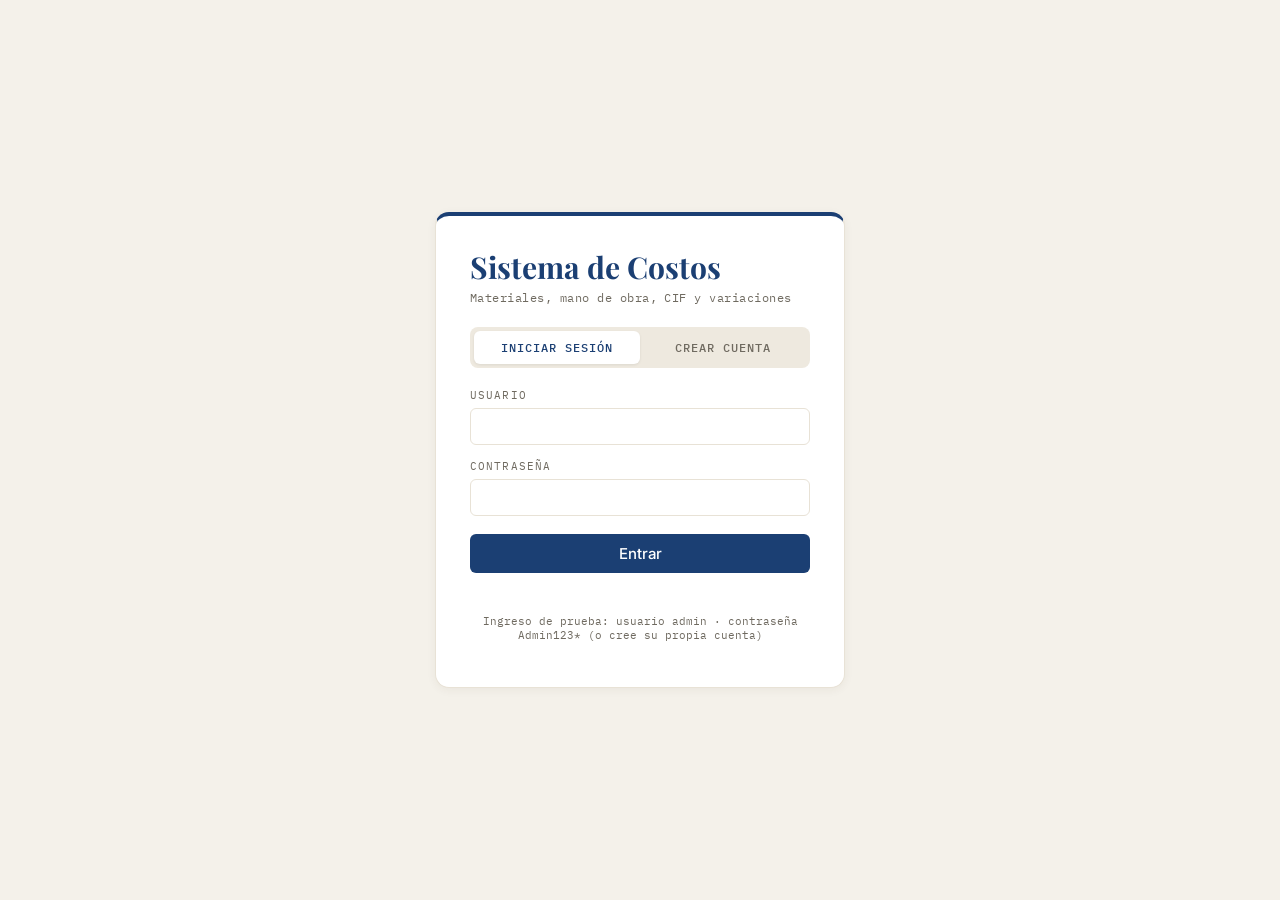
==== commit e6b45f52: "SistemadeCostos" ====
--- a/docs/index.html
+++ b/docs/index.html
@@ -3,97 +3,120 @@
 <head>
 <meta charset="UTF-8">
 <meta name="viewport" content="width=device-width, initial-scale=1">
-<title>Sistema de Costos Estándar</title>
+<title>Sistema de Costos</title>
+<link rel="preconnect" href="https://fonts.googleapis.com">
+<link rel="preconnect" href="https://fonts.gstatic.com" crossorigin>
+<link href="https://fonts.googleapis.com/css2?family=IBM+Plex+Mono:wght@400;500&family=Inter:wght@400;500;600;700&family=Playfair+Display:wght@600;700&display=swap" rel="stylesheet">
 <style>
   :root {
     color-scheme: light;
-    --fondo: #f4f7fb; --tarjeta: #ffffff; --texto: #1d2733; --suave: #5f6b7a;
-    --borde: #dbe3ee; --primario: #1d5fbf; --primario-txt: #ffffff; --sec: #e8eef7;
-    --lateral: #1d5fbf; --lateral-txt: #dbe7fb; --lateral-activo: rgba(255,255,255,.2); --lateral-fuerte: #ffffff; --lateral-grupo: #a9c4ef;
-    --peligro: #c0392b; --fav: #1e8449; --desf: #c0392b; --aviso: #fff6dd; --aviso-borde: #efd48a;
+    --fondo: #f4f1ea; --tarjeta: #ffffff; --texto: #1f2a37; --suave: #6f6a60;
+    --borde: #e8e2d6; --cabecera: #f7f4ee; --primario: #1b3f73; --primario-txt: #ffffff; --sec: #eee9df;
+    --lateral: #1b3f73; --lateral-txt: #d5e0f0; --lateral-activo: rgba(255,255,255,.16); --lateral-fuerte: #ffffff; --lateral-grupo: #93abd0;
+    --titulo: #1b3f73; --azul: #1b3f73; --naranja: #c4562b; --verde: #2e6b3f; --dorado: #b8901c;
+    --peligro: #c0392b; --fav: #2e6b3f; --desf: #c4462b; --aviso: #fbf3dc; --aviso-borde: #ecd9a0;
+    --serif: "Playfair Display", Georgia, "Times New Roman", serif;
+    --mono: "IBM Plex Mono", Consolas, "Courier New", monospace;
+    --sans: "Inter", "Segoe UI", system-ui, Arial, sans-serif;
   }
   * { box-sizing: border-box; }
-  body { margin: 0; font-family: "Segoe UI", system-ui, Arial, sans-serif; background: var(--fondo); color: var(--texto); font-size: 15px; }
-  button { background: var(--primario); color: var(--primario-txt); border: 0; padding: 9px 14px; border-radius: 6px; cursor: pointer; font: inherit; }
+  body { margin: 0; font-family: var(--sans); background: var(--fondo); color: var(--texto); font-size: 15px; }
+  button { background: var(--primario); color: var(--primario-txt); border: 0; padding: 10px 18px; border-radius: 6px; cursor: pointer; font: inherit; font-weight: 500; }
+  button:hover { filter: brightness(1.08); }
   button.sec { background: var(--sec); color: var(--texto); }
-  button.peligro { background: var(--peligro); color: #fff; }
-  input, select { padding: 8px 9px; border: 1px solid var(--borde); border-radius: 6px; width: 100%; font: inherit; background: var(--tarjeta); color: var(--texto); }
+  button.peligro { background: transparent; color: var(--peligro); border: 1px solid #ebc3bd; }
+  input, select { padding: 9px 10px; border: 1px solid var(--borde); border-radius: 6px; width: 100%; font: inherit; font-size: 14px; background: #fff; color: var(--texto); }
+  input:focus, select:focus { outline: 2px solid #b9cbe6; border-color: var(--azul); }
   input:disabled { opacity: .6; }
-  label { display: block; font-size: 13px; color: var(--suave); }
-  label input, label select { margin-top: 4px; }
+  label { display: block; font-family: var(--mono); font-size: 11px; letter-spacing: .1em; text-transform: uppercase; color: var(--suave); }
+  label input, label select { margin-top: 6px; text-transform: none; letter-spacing: normal; font-family: var(--sans); }
   .oculto { display: none !important; }
-  .error { color: var(--peligro); min-height: 1.2em; margin: 6px 0 0; font-size: 14px; }
+  .error { color: var(--peligro); min-height: 1.2em; margin: 8px 0 0; font-size: 14px; }
   .ok { color: var(--fav); }
-  .aviso { background: var(--aviso); border: 1px solid var(--aviso-borde); border-radius: 8px; padding: 10px 14px; margin-bottom: 14px; }
+  .aviso { background: var(--aviso); border: 1px solid var(--aviso-borde); border-radius: 10px; padding: 12px 16px; margin-bottom: 16px; }
 
   /* ===== Acceso ===== */
   #acceso { display: grid; place-items: center; min-height: 100vh; padding: 16px; }
-  .tarjeta { background: var(--tarjeta); padding: 30px; border-radius: 12px; width: 100%; max-width: 390px; box-shadow: 0 6px 24px rgba(0,0,0,.08); border: 1px solid var(--borde); }
-  .tarjeta h1 { font-size: 21px; margin: 0 0 4px; }
-  .tarjeta .sub { color: var(--suave); margin: 0 0 18px; }
-  .tarjeta label { margin-bottom: 10px; }
-  .pestanas { display: grid; grid-template-columns: 1fr 1fr; background: var(--sec); border-radius: 8px; padding: 4px; margin-bottom: 18px; }
-  .pestanas button { background: transparent; color: var(--suave); }
-  .pestanas button.activa { background: var(--tarjeta); color: var(--texto); box-shadow: 0 1px 3px rgba(0,0,0,.08); }
-  .tarjeta form button[type=submit] { width: 100%; margin-top: 6px; }
-  .nota { font-size: 12px; color: var(--suave); margin-top: 14px; text-align: center; }
-
-  /* ===== Aplicación con barra lateral ===== */
+  .tarjeta { background: var(--tarjeta); padding: 34px; border-radius: 14px; width: 100%; max-width: 410px; box-shadow: 0 2px 10px rgba(60,50,30,.06); border: 1px solid var(--borde); border-top: 4px solid var(--azul); }
+  .tarjeta h1 { font-family: var(--serif); font-size: 30px; margin: 0 0 6px; color: var(--titulo); line-height: 1.15; }
+  .tarjeta .sub { font-family: var(--mono); font-size: 12px; color: var(--suave); letter-spacing: .04em; margin: 0 0 22px; }
+  .tarjeta label { margin-bottom: 14px; }
+  .pestanas { display: grid; grid-template-columns: 1fr 1fr; background: var(--sec); border-radius: 8px; padding: 4px; margin-bottom: 20px; }
+  .pestanas button { background: transparent; color: var(--suave); font-family: var(--mono); font-size: 12px; letter-spacing: .08em; text-transform: uppercase; padding: 9px; }
+  .pestanas button.activa { background: var(--tarjeta); color: var(--titulo); box-shadow: 0 1px 3px rgba(0,0,0,.08); }
+  .tarjeta form button[type=submit] { width: 100%; margin-top: 4px; }
+  .nota { font-family: var(--mono); font-size: 11px; color: var(--suave); margin-top: 16px; text-align: center; }
+
+  /* ===== Barra lateral ===== */
   #app { display: grid; grid-template-columns: 260px 1fr; min-height: 100vh; }
   aside { background: var(--lateral); color: var(--lateral-txt); display: flex; flex-direction: column; position: sticky; top: 0; height: 100vh; }
-  .marca { color: var(--lateral-fuerte); font-weight: 700; font-size: 17px; padding: 18px 20px 12px; line-height: 1.3; }
-  .marca small { display: block; font-weight: 400; font-size: 12px; color: var(--lateral-txt); }
-  .empresa-activa { padding: 0 14px 12px; border-bottom: 1px solid rgba(255,255,255,.2); }
-  .empresa-activa span { font-size: 11px; text-transform: uppercase; letter-spacing: .05em; color: var(--lateral-grupo); padding-left: 4px; }
-  .empresa-activa select { margin-top: 4px; background: rgba(255,255,255,.15); color: var(--lateral-fuerte); border-color: rgba(255,255,255,.35); }
-  .empresa-activa option { color: #1d2733; }
-  .menu { flex: 1; overflow-y: auto; padding: 8px 10px; }
-  .grupo { font-size: 11px; text-transform: uppercase; letter-spacing: .05em; color: var(--lateral-grupo); padding: 14px 10px 4px; }
-  .menu button { width: 100%; background: transparent; color: var(--lateral-txt); text-align: left; padding: 8px 12px; border-radius: 7px; font-size: 14px; }
-  .menu button:hover { background: rgba(255,255,255,.12); }
+  .marca { color: var(--lateral-fuerte); font-family: var(--serif); font-weight: 700; font-size: 22px; padding: 22px 20px 14px; line-height: 1.2; }
+  .marca small { display: block; font-family: var(--mono); font-weight: 400; font-size: 10px; letter-spacing: .18em; text-transform: uppercase; color: var(--lateral-txt); margin-top: 4px; }
+  .empresa-activa { padding: 0 14px 14px; border-bottom: 1px solid rgba(255,255,255,.15); }
+  .empresa-activa span { font-family: var(--mono); font-size: 10px; text-transform: uppercase; letter-spacing: .14em; color: var(--lateral-grupo); padding-left: 4px; }
+  .empresa-activa select { margin-top: 6px; background: rgba(255,255,255,.1); color: var(--lateral-fuerte); border-color: rgba(255,255,255,.25); }
+  .empresa-activa option { color: #1f2a37; }
+  .menu { flex: 1; overflow-y: auto; padding: 6px 10px 12px; }
+  .grupo { font-family: var(--mono); font-size: 10px; text-transform: uppercase; letter-spacing: .14em; color: var(--lateral-grupo); padding: 16px 12px 6px; }
+  .menu button { width: 100%; background: transparent; color: var(--lateral-txt); text-align: left; padding: 8px 12px; border-radius: 6px; font-size: 14px; font-weight: 400; }
+  .menu button:hover { background: rgba(255,255,255,.08); filter: none; }
   .menu button.activo { background: var(--lateral-activo); color: var(--lateral-fuerte); font-weight: 600; }
-  .cuenta { border-top: 1px solid rgba(255,255,255,.2); padding: 12px 20px 16px; font-size: 14px; }
+  .cuenta { border-top: 1px solid rgba(255,255,255,.15); padding: 14px 20px 18px; font-size: 14px; }
   .cuenta b { color: var(--lateral-fuerte); display: block; }
-  .rol { display: inline-block; font-size: 11px; padding: 2px 8px; border-radius: 99px; background: rgba(255,255,255,.2); margin-top: 4px; }
-  .salir { background: transparent; color: var(--lateral-txt); padding: 8px 0 0; display: block; }
-  .salir:hover { color: var(--lateral-fuerte); }
+  .rol { display: inline-block; font-family: var(--mono); font-size: 10px; letter-spacing: .1em; text-transform: uppercase; padding: 3px 9px; border-radius: 99px; background: rgba(255,255,255,.15); margin-top: 6px; }
+  .salir { background: transparent; color: var(--lateral-txt); padding: 10px 0 0; display: block; font-family: var(--mono); font-size: 11px; letter-spacing: .1em; text-transform: uppercase; }
+  .salir:hover { color: var(--lateral-fuerte); filter: none; }
   .barra-movil { display: none; }
 
-  main { padding: 26px 28px 60px; max-width: 1200px; width: 100%; }
-  h2 { margin: 0 0 4px; }
-  h3 { margin: 22px 0 6px; font-size: 16px; }
-  .desc { color: var(--suave); margin: 0 0 18px; }
-  .formulario { background: var(--tarjeta); border: 1px solid var(--borde); border-radius: 10px; padding: 16px; display: grid; grid-template-columns: repeat(auto-fill, minmax(190px, 1fr)); gap: 12px; align-items: end; }
+  /* ===== Contenido ===== */
+  main { padding: 34px 40px 70px; max-width: 1280px; width: 100%; min-width: 0; }
+  h2 { font-family: var(--serif); font-size: 36px; font-weight: 700; color: var(--titulo); margin: 0 0 6px; line-height: 1.15; }
+  .desc { font-family: var(--mono); font-size: 13px; color: var(--suave); letter-spacing: .03em; margin: 0 0 26px; }
+  h3, .seccion { font-family: var(--mono); font-size: 12px; font-weight: 500; letter-spacing: .16em; text-transform: uppercase; color: var(--suave);
+    margin: 30px 0 12px; padding-left: 10px; border-left: 3px solid var(--titulo); line-height: 1.3; }
+  .formulario { background: var(--tarjeta); border: 1px solid var(--borde); border-radius: 14px; padding: 22px 24px; display: grid; grid-template-columns: repeat(auto-fill, minmax(200px, 1fr)); gap: 16px; align-items: end; box-shadow: 0 1px 4px rgba(60,50,30,.04); }
   .formulario .acciones { display: flex; gap: 8px; }
-  .tabla { overflow-x: auto; margin-top: 14px; }
-  table { width: 100%; border-collapse: collapse; background: var(--tarjeta); border: 1px solid var(--borde); border-radius: 10px; overflow: hidden; }
-  th, td { padding: 9px 12px; border-bottom: 1px solid var(--borde); text-align: left; white-space: nowrap; }
-  tr:last-child td { border-bottom: 0; }
-  th { font-size: 12px; color: var(--suave); font-weight: 600; text-transform: uppercase; letter-spacing: .03em; }
-  td.num, th.num { text-align: right; font-variant-numeric: tabular-nums; }
+  .tabla { overflow-x: auto; margin-top: 12px; background: var(--tarjeta); border: 1px solid var(--borde); border-radius: 14px; padding: 8px 22px 14px; box-shadow: 0 1px 4px rgba(60,50,30,.04); }
+  table { width: 100%; border-collapse: collapse; }
+  th, td { padding: 13px 14px; border-bottom: 1px solid var(--borde); text-align: left; white-space: nowrap; }
+  thead th { background: var(--cabecera); font-family: var(--mono); font-size: 11px; color: var(--suave); font-weight: 500; text-transform: uppercase; letter-spacing: .12em; border-bottom: 1px solid #ddd5c6; }
+  td { font-size: 14px; }
+  td:first-child { font-weight: 600; }
+  td.num, th.num { text-align: right; }
+  td.num { font-family: var(--mono); font-size: 13.5px; }
   td.acc { text-align: right; }
-  td button { padding: 4px 10px; font-size: 13px; }
-  tr.total td { font-weight: 700; background: var(--sec); }
+  td button { padding: 5px 12px; font-size: 13px; }
+  tbody tr:last-child td { border-bottom: 0; }
+  tr.total td { font-weight: 700; background: var(--cabecera); border-top: 2px solid #ddd5c6; }
   .fav { color: var(--fav); font-weight: 600; }
   .desf { color: var(--desf); font-weight: 600; }
-  .vacio { color: var(--suave); }
-  .cifras { display: grid; grid-template-columns: repeat(auto-fit, minmax(190px, 1fr)); gap: 12px; margin-bottom: 18px; }
-  .cifra { background: var(--tarjeta); border: 1px solid var(--borde); border-radius: 10px; padding: 14px 16px; }
-  .cifra span { color: var(--suave); font-size: 13px; }
-  .cifra b { display: block; font-size: 24px; margin-top: 4px; font-variant-numeric: tabular-nums; }
-  .pasos { background: var(--tarjeta); border: 1px solid var(--borde); border-radius: 10px; padding: 6px 18px; }
-  .pasos li { padding: 6px 0; }
+  .vacio { color: var(--suave); font-weight: 400 !important; font-family: var(--mono); font-size: 13px; }
+  .cifras { display: grid; grid-template-columns: repeat(auto-fit, minmax(210px, 1fr)); gap: 18px; margin-bottom: 26px; }
+  .cifra { background: var(--tarjeta); border: 1px solid var(--borde); border-top: 3px solid var(--azul); border-radius: 12px; padding: 20px 22px; box-shadow: 0 1px 4px rgba(60,50,30,.05); }
+  .cifra:nth-child(4n+2) { border-top-color: var(--naranja); } .cifra:nth-child(4n+2) b { color: var(--naranja); }
+  .cifra:nth-child(4n+3) { border-top-color: var(--verde); } .cifra:nth-child(4n+3) b { color: var(--verde); }
+  .cifra:nth-child(4n+4) { border-top-color: var(--dorado); } .cifra:nth-child(4n+4) b { color: var(--dorado); }
+  .cifra span { display: block; font-family: var(--mono); font-size: 11px; letter-spacing: .14em; text-transform: uppercase; color: var(--suave); }
+  .cifra b { display: block; font-family: var(--serif); font-size: 32px; font-weight: 700; color: var(--azul); margin: 8px 0 6px; line-height: 1.1; }
+  .cifra b + span { text-transform: none; letter-spacing: .02em; }
+  .cifra b.chico { font-size: 24px; }
+  .cifra b.fav { color: var(--fav) !important; } .cifra b.desf { color: var(--desf) !important; }
+  .pasos { background: var(--tarjeta); border: 1px solid var(--borde); border-radius: 14px; padding: 12px 22px 12px 44px; margin: 0; }
+  .pasos li { padding: 8px 0; border-bottom: 1px solid var(--borde); }
+  .pasos li:last-child { border-bottom: 0; }
   .pasos li.hecho { color: var(--suave); text-decoration: line-through; }
-  .filtros { display: flex; gap: 12px; flex-wrap: wrap; margin-bottom: 8px; }
-  .filtros label { min-width: 220px; }
+  .filtros { display: flex; gap: 12px; flex-wrap: wrap; margin-bottom: 14px; }
+  .filtros label { min-width: 260px; }
 
   @media (max-width: 800px) {
     #app { grid-template-columns: 1fr; }
-    .barra-movil { display: flex; align-items: center; gap: 12px; background: var(--lateral); color: var(--lateral-fuerte); padding: 12px 16px; position: sticky; top: 0; z-index: 5; }
+    .barra-movil { display: flex; align-items: center; gap: 12px; background: var(--lateral); color: var(--lateral-fuerte); padding: 12px 16px; position: sticky; top: 0; z-index: 5; font-family: var(--serif); font-size: 18px; }
     .barra-movil button { background: transparent; color: inherit; padding: 2px 8px; font-size: 22px; line-height: 1; }
     aside { position: fixed; inset: 0 auto 0 0; width: 270px; z-index: 10; transform: translateX(-100%); transition: transform .2s; }
     aside.abierto { transform: none; box-shadow: 0 0 0 100vmax rgba(0,0,0,.45); }
-    main { padding: 18px 16px 60px; }
+    main { padding: 22px 16px 60px; }
+    h2 { font-size: 28px; }
+    .tabla { padding: 4px 10px 10px; }
   }
 </style>
 </head>
@@ -102,7 +125,7 @@
 <!-- ================= Acceso ================= -->
 <section id="acceso">
   <div class="tarjeta">
-    <h1>Sistema de Costos Estándar</h1>
+    <h1>Sistema de Costos</h1>
     <p class="sub">Materiales, mano de obra, CIF y variaciones</p>
     <div class="pestanas">
       <button type="button" id="tabEntrar" class="activa">Iniciar sesión</button>
@@ -145,7 +168,9 @@
 // =====================================================================
 //  ALMACENAMIENTO (se guarda en el navegador)
 // =====================================================================
-const CLAVE = 'sistema-costos-v3';
+const CLAVE = 'sistema-costos-deligaby-v1';
+// Datos de la empresa Deligaby (tomados del Excel de costeo) que se cargan la primera vez
+const SEMILLA = {"sigId": 148, "t": {"empresas": [{"id": 2, "nit": "PENDIENTE", "razon_social": "Deligaby", "regimen": "No responsable de IVA", "ciiu": "1081", "retenedor": "No", "ciudad": "", "direccion": "", "telefono": ""}], "periodos": [{"id": 3, "empresa_id": 2, "nombre": "Octubre 2026", "inicio": "2026-10-01", "fin": "2026-10-31", "estado": "Abierto"}], "unidades": [{"id": 4, "empresa_id": 2, "codigo": "UND", "nombre": "Unidad"}, {"id": 5, "empresa_id": 2, "codigo": "GR", "nombre": "Gramo"}, {"id": 6, "empresa_id": 2, "codigo": "ML", "nombre": "Mililitro"}, {"id": 7, "empresa_id": 2, "codigo": "PAQ", "nombre": "Paquete"}], "centros": [{"id": 8, "empresa_id": 2, "codigo": "PROD", "nombre": "Cocina de producción", "tipo": "Producción"}], "productos": [{"id": 9, "empresa_id": 2, "codigo": "P01", "nombre": "Torta Vainilla - Vitina", "unidad_id": 4, "precio_venta": 75000, "descripcion": "Importado del Excel. Se vende por unidad completa. Domicilio / gastos de operación por unidad: $0.00 (no es costo de producción)."}, {"id": 10, "empresa_id": 2, "codigo": "P02", "nombre": "Torta Vainilla - Mantequilla", "unidad_id": 4, "precio_venta": 75000, "descripcion": "Importado del Excel. Se vende por unidad completa. Domicilio / gastos de operación por unidad: $0.00 (no es costo de producción)."}, {"id": 11, "empresa_id": 2, "codigo": "P03", "nombre": "CopCake vainilla - Vitina", "unidad_id": 4, "precio_venta": 4500, "descripcion": "Importado del Excel. Lote de 30 unidades. Domicilio / gastos de operación por unidad: $233.33 (no es costo de producción)."}, {"id": 12, "empresa_id": 2, "codigo": "P04", "nombre": "CopCake vainilla - Mantequilla", "unidad_id": 4, "precio_venta": 4500, "descripcion": "Importado del Excel. Lote de 30 unidades. Domicilio / gastos de operación por unidad: $233.33 (no es costo de producción)."}, {"id": 13, "empresa_id": 2, "codigo": "P05", "nombre": "CopCake vainilla decorado - Vitina", "unidad_id": 4, "precio_venta": 6500, "descripcion": "Importado del Excel. Lote de 30 unidades. Domicilio / gastos de operación por unidad: $233.33 (no es costo de producción)."}, {"id": 14, "empresa_id": 2, "codigo": "P06", "nombre": "CopCake vainilla decorado - Mantequilla", "unidad_id": 4, "precio_venta": 6500, "descripcion": "Importado del Excel. Lote de 30 unidades. Domicilio / gastos de operación por unidad: $233.33 (no es costo de producción)."}, {"id": 15, "empresa_id": 2, "codigo": "P07", "nombre": "CopCake de chocolate", "unidad_id": 4, "precio_venta": 5000, "descripcion": "Importado del Excel. Lote de 30 unidades. Domicilio / gastos de operación por unidad: $233.33 (no es costo de producción)."}], "materiales": [{"id": 16, "empresa_id": 2, "codigo": "MP01", "descripcion": "Harina", "unidad_id": 5, "precio_std": 4.5, "proveedor": "Almacenes Éxito", "centro_id": 8}, {"id": 17, "empresa_id": 2, "codigo": "MP02", "descripcion": "Azúcar", "unidad_id": 5, "precio_std": 5.1, "proveedor": "Almacenes Éxito", "centro_id": 8}, {"id": 18, "empresa_id": 2, "codigo": "MP03", "descripcion": "Vitina (margarina)", "unidad_id": 5, "precio_std": 13, "proveedor": "Dispropan Caribe", "centro_id": 8}, {"id": 19, "empresa_id": 2, "codigo": "MP04", "descripcion": "Azúcar glas", "unidad_id": 5, "precio_std": 9.1, "proveedor": "Almacenes Éxito", "centro_id": 8}, {"id": 20, "empresa_id": 2, "codigo": "MP05", "descripcion": "Huevos", "unidad_id": 4, "precio_std": 890, "proveedor": "Almacenes Éxito", "centro_id": 8}, {"id": 21, "empresa_id": 2, "codigo": "MP06", "descripcion": "Sal (pizca)", "unidad_id": 4, "precio_std": 50, "proveedor": "", "centro_id": 8}, {"id": 22, "empresa_id": 2, "codigo": "MP07", "descripcion": "Leche entera", "unidad_id": 6, "precio_std": 4.49, "proveedor": "Almacenes Éxito", "centro_id": 8}, {"id": 23, "empresa_id": 2, "codigo": "MP08", "descripcion": "Polvo para hornear", "unidad_id": 5, "precio_std": 94, "proveedor": "Almacenes Éxito", "centro_id": 8}, {"id": 24, "empresa_id": 2, "codigo": "MP09", "descripcion": "Galletas Oreo", "unidad_id": 7, "precio_std": 1310, "proveedor": "", "centro_id": 8}, {"id": 25, "empresa_id": 2, "codigo": "MP10", "descripcion": "Esencia de vainilla", "unidad_id": 6, "precio_std": 30.9677, "proveedor": "Mercacentro", "centro_id": 8}, {"id": 26, "empresa_id": 2, "codigo": "MP11", "descripcion": "Mantequilla", "unidad_id": 5, "precio_std": 62.2, "proveedor": "Almacenes Éxito", "centro_id": 8}, {"id": 27, "empresa_id": 2, "codigo": "MP12", "descripcion": "Base de cartón torta", "unidad_id": 4, "precio_std": 1500, "proveedor": "", "centro_id": 8}, {"id": 28, "empresa_id": 2, "codigo": "MP13", "descripcion": "Capacillo", "unidad_id": 4, "precio_std": 60, "proveedor": "Orquídea", "centro_id": 8}, {"id": 29, "empresa_id": 2, "codigo": "MP14", "descripcion": "Caja x12 cupcakes", "unidad_id": 4, "precio_std": 5500, "proveedor": "Los Cartujos", "centro_id": 8}, {"id": 30, "empresa_id": 2, "codigo": "MP15", "descripcion": "Manga pastelera desechable", "unidad_id": 4, "precio_std": 500, "proveedor": "", "centro_id": 8}], "estMP": [{"id": 31, "empresa_id": 2, "producto_id": 9, "material_id": 16, "cantidad": 500}, {"id": 32, "empresa_id": 2, "producto_id": 9, "material_id": 17, "cantidad": 400}, {"id": 33, "empresa_id": 2, "producto_id": 9, "material_id": 18, "cantidad": 400}, {"id": 34, "empresa_id": 2, "producto_id": 9, "material_id": 20, "cantidad": 8}, {"id": 35, "empresa_id": 2, "producto_id": 9, "material_id": 22, "cantidad": 250}, {"id": 36, "empresa_id": 2, "producto_id": 9, "material_id": 23, "cantidad": 15}, {"id": 37, "empresa_id": 2, "producto_id": 9, "material_id": 25, "cantidad": 15}, {"id": 38, "empresa_id": 2, "producto_id": 9, "material_id": 21, "cantidad": 1}, {"id": 39, "empresa_id": 2, "producto_id": 9, "material_id": 27, "cantidad": 1}, {"id": 40, "empresa_id": 2, "producto_id": 10, "material_id": 16, "cantidad": 500}, {"id": 41, "empresa_id": 2, "producto_id": 10, "material_id": 17, "cantidad": 400}, {"id": 42, "empresa_id": 2, "producto_id": 10, "material_id": 26, "cantidad": 400}, {"id": 43, "empresa_id": 2, "producto_id": 10, "material_id": 20, "cantidad": 8}, {"id": 44, "empresa_id": 2, "producto_id": 10, "material_id": 22, "cantidad": 250}, {"id": 45, "empresa_id": 2, "producto_id": 10, "material_id": 23, "cantidad": 15}, {"id": 46, "empresa_id": 2, "producto_id": 10, "material_id": 25, "cantidad": 15}, {"id": 47, "empresa_id": 2, "producto_id": 10, "material_id": 21, "cantidad": 1}, {"id": 48, "empresa_id": 2, "producto_id": 10, "material_id": 27, "cantidad": 1}, {"id": 49, "empresa_id": 2, "producto_id": 11, "material_id": 16, "cantidad": 16.666667}, {"id": 50, "empresa_id": 2, "producto_id": 11, "material_id": 17, "cantidad": 13.333333}, {"id": 51, "empresa_id": 2, "producto_id": 11, "material_id": 18, "cantidad": 13.333333}, {"id": 52, "empresa_id": 2, "producto_id": 11, "material_id": 20, "cantidad": 0.266667}, {"id": 53, "empresa_id": 2, "producto_id": 11, "material_id": 22, "cantidad": 8.333333}, {"id": 54, "empresa_id": 2, "producto_id": 11, "material_id": 23, "cantidad": 0.5}, {"id": 55, "empresa_id": 2, "producto_id": 11, "material_id": 25, "cantidad": 0.5}, {"id": 56, "empresa_id": 2, "producto_id": 11, "material_id": 21, "cantidad": 0.033333}, {"id": 57, "empresa_id": 2, "producto_id": 11, "material_id": 28, "cantidad": 1}, {"id": 58, "empresa_id": 2, "producto_id": 11, "material_id": 29, "cantidad": 0.1}, {"id": 59, "empresa_id": 2, "producto_id": 12, "material_id": 16, "cantidad": 16.666667}, {"id": 60, "empresa_id": 2, "producto_id": 12, "material_id": 17, "cantidad": 13.333333}, {"id": 61, "empresa_id": 2, "producto_id": 12, "material_id": 26, "cantidad": 13.333333}, {"id": 62, "empresa_id": 2, "producto_id": 12, "material_id": 20, "cantidad": 0.266667}, {"id": 63, "empresa_id": 2, "producto_id": 12, "material_id": 22, "cantidad": 8.333333}, {"id": 64, "empresa_id": 2, "producto_id": 12, "material_id": 23, "cantidad": 0.5}, {"id": 65, "empresa_id": 2, "producto_id": 12, "material_id": 25, "cantidad": 0.5}, {"id": 66, "empresa_id": 2, "producto_id": 12, "material_id": 21, "cantidad": 0.033333}, {"id": 67, "empresa_id": 2, "producto_id": 12, "material_id": 28, "cantidad": 1}, {"id": 68, "empresa_id": 2, "producto_id": 12, "material_id": 29, "cantidad": 0.1}, {"id": 69, "empresa_id": 2, "producto_id": 13, "material_id": 16, "cantidad": 16.666667}, {"id": 70, "empresa_id": 2, "producto_id": 13, "material_id": 17, "cantidad": 13.333333}, {"id": 71, "empresa_id": 2, "producto_id": 13, "material_id": 18, "cantidad": 13.333333}, {"id": 72, "empresa_id": 2, "producto_id": 13, "material_id": 20, "cantidad": 0.266667}, {"id": 73, "empresa_id": 2, "producto_id": 13, "material_id": 22, "cantidad": 9}, {"id": 74, "empresa_id": 2, "producto_id": 13, "material_id": 23, "cantidad": 0.5}, {"id": 75, "empresa_id": 2, "producto_id": 13, "material_id": 25, "cantidad": 0.666667}, {"id": 76, "empresa_id": 2, "producto_id": 13, "material_id": 21, "cantidad": 0.033333}, {"id": 77, "empresa_id": 2, "producto_id": 13, "material_id": 28, "cantidad": 1}, {"id": 78, "empresa_id": 2, "producto_id": 13, "material_id": 29, "cantidad": 0.1}, {"id": 79, "empresa_id": 2, "producto_id": 13, "material_id": 26, "cantidad": 8.333333}, {"id": 80, "empresa_id": 2, "producto_id": 13, "material_id": 19, "cantidad": 16.666667}, {"id": 81, "empresa_id": 2, "producto_id": 13, "material_id": 30, "cantidad": 0.033333}, {"id": 82, "empresa_id": 2, "producto_id": 14, "material_id": 16, "cantidad": 16.666667}, {"id": 83, "empresa_id": 2, "producto_id": 14, "material_id": 17, "cantidad": 13.333333}, {"id": 84, "empresa_id": 2, "producto_id": 14, "material_id": 26, "cantidad": 21.666667}, {"id": 85, "empresa_id": 2, "producto_id": 14, "material_id": 20, "cantidad": 0.266667}, {"id": 86, "empresa_id": 2, "producto_id": 14, "material_id": 22, "cantidad": 9}, {"id": 87, "empresa_id": 2, "producto_id": 14, "material_id": 23, "cantidad": 0.5}, {"id": 88, "empresa_id": 2, "producto_id": 14, "material_id": 25, "cantidad": 0.666667}, {"id": 89, "empresa_id": 2, "producto_id": 14, "material_id": 21, "cantidad": 0.033333}, {"id": 90, "empresa_id": 2, "producto_id": 14, "material_id": 28, "cantidad": 1}, {"id": 91, "empresa_id": 2, "producto_id": 14, "material_id": 29, "cantidad": 0.1}, {"id": 92, "empresa_id": 2, "producto_id": 14, "material_id": 19, "cantidad": 16.666667}, {"id": 93, "empresa_id": 2, "producto_id": 14, "material_id": 30, "cantidad": 0.033333}, {"id": 94, "empresa_id": 2, "producto_id": 15, "material_id": 16, "cantidad": 16.666667}, {"id": 95, "empresa_id": 2, "producto_id": 15, "material_id": 17, "cantidad": 13.333333}, {"id": 96, "empresa_id": 2, "producto_id": 15, "material_id": 18, "cantidad": 13.333333}, {"id": 97, "empresa_id": 2, "producto_id": 15, "material_id": 20, "cantidad": 0.266667}, {"id": 98, "empresa_id": 2, "producto_id": 15, "material_id": 22, "cantidad": 8.333333}, {"id": 99, "empresa_id": 2, "producto_id": 15, "material_id": 23, "cantidad": 0.5}, {"id": 100, "empresa_id": 2, "producto_id": 15, "material_id": 25, "cantidad": 0.5}, {"id": 101, "empresa_id": 2, "producto_id": 15, "material_id": 21, "cantidad": 0.033333}, {"id": 102, "empresa_id": 2, "producto_id": 15, "material_id": 28, "cantidad": 1}, {"id": 103, "empresa_id": 2, "producto_id": 15, "material_id": 29, "cantidad": 0.1}], "cargos": [{"id": 104, "empresa_id": 2, "nombre": "Repostero(a)", "descripcion": "Tarifa según la plantilla de costeo ($10.000 por hora)"}], "trabajadores": [{"id": 105, "empresa_id": 2, "documento": "TRAB-01", "nombre": "Repostero(a) de Deligaby", "cargo_id": 104, "salario": 1920000, "prestaciones": 0, "horas_mes": 192}], "estMOD": [{"id": 106, "empresa_id": 2, "producto_id": 9, "horas": 1.5, "tarifa": 10000, "horas_maq": 1}, {"id": 107, "empresa_id": 2, "producto_id": 10, "horas": 1.5, "tarifa": 10000, "horas_maq": 1}, {"id": 108, "empresa_id": 2, "producto_id": 11, "horas": 0.083333, "tarifa": 10000, "horas_maq": 0.033333}, {"id": 109, "empresa_id": 2, "producto_id": 12, "horas": 0.083333, "tarifa": 10000, "horas_maq": 0.033333}, {"id": 110, "empresa_id": 2, "producto_id": 13, "horas": 0.116667, "tarifa": 10000, "horas_maq": 0.033333}, {"id": 111, "empresa_id": 2, "producto_id": 14, "horas": 0.116667, "tarifa": 10000, "horas_maq": 0.033333}, {"id": 112, "empresa_id": 2, "producto_id": 15, "horas": 0.083333, "tarifa": 10000, "horas_maq": 0.033333}], "cifPres": [{"id": 113, "empresa_id": 2, "periodo_id": 3, "fijo": 95000, "variable": 7500, "base": "Horas máquina", "capacidad": 3}], "cifReal": [{"id": 114, "empresa_id": 2, "periodo_id": 3, "concepto": "Mantenimiento de horno", "tipo": "Fijo", "valor": 70000, "centro_id": 8}, {"id": 115, "empresa_id": 2, "periodo_id": 3, "concepto": "Mantenimiento de batidora", "tipo": "Fijo", "valor": 25000, "centro_id": 8}, {"id": 116, "empresa_id": 2, "periodo_id": 3, "concepto": "Servicios (agua, luz, gas)", "tipo": "Variable", "valor": 7500, "centro_id": 8}], "ordenes": [{"id": 117, "empresa_id": 2, "numero": "OP-0001", "producto_id": 9, "periodo_id": 3, "fecha": "2026-10-05", "cantidad": 1, "horas_reales": 1.5, "tarifa_real": 10000, "horas_maq_reales": 1, "estado": "Terminada"}, {"id": 127, "empresa_id": 2, "numero": "OP-0002", "producto_id": 10, "periodo_id": 3, "fecha": "2026-10-10", "cantidad": 1, "horas_reales": 1.5, "tarifa_real": 10000, "horas_maq_reales": 1, "estado": "Terminada"}, {"id": 137, "empresa_id": 2, "numero": "OP-0003", "producto_id": 11, "periodo_id": 3, "fecha": "2026-10-15", "cantidad": 30, "horas_reales": 2.5, "tarifa_real": 10000, "horas_maq_reales": 1, "estado": "Terminada"}], "consumos": [{"id": 118, "empresa_id": 2, "orden_id": 117, "material_id": 16, "cantidad": 500, "precio": 4.5}, {"id": 119, "empresa_id": 2, "orden_id": 117, "material_id": 17, "cantidad": 400, "precio": 5.1}, {"id": 120, "empresa_id": 2, "orden_id": 117, "material_id": 18, "cantidad": 400, "precio": 13}, {"id": 121, "empresa_id": 2, "orden_id": 117, "material_id": 20, "cantidad": 8, "precio": 890}, {"id": 122, "empresa_id": 2, "orden_id": 117, "material_id": 21, "cantidad": 1, "precio": 50}, {"id": 123, "empresa_id": 2, "orden_id": 117, "material_id": 22, "cantidad": 250, "precio": 4.49}, {"id": 124, "empresa_id": 2, "orden_id": 117, "material_id": 23, "cantidad": 15, "precio": 94}, {"id": 125, "empresa_id": 2, "orden_id": 117, "material_id": 25, "cantidad": 15, "precio": 30.9677}, {"id": 126, "empresa_id": 2, "orden_id": 117, "material_id": 27, "cantidad": 1, "precio": 1500}, {"id": 128, "empresa_id": 2, "orden_id": 127, "material_id": 16, "cantidad": 500, "precio": 4.5}, {"id": 129, "empresa_id": 2, "orden_id": 127, "material_id": 17, "cantidad": 400, "precio": 5.1}, {"id": 130, "empresa_id": 2, "orden_id": 127, "material_id": 20, "cantidad": 8, "precio": 890}, {"id": 131, "empresa_id": 2, "orden_id": 127, "material_id": 21, "cantidad": 1, "precio": 50}, {"id": 132, "empresa_id": 2, "orden_id": 127, "material_id": 22, "cantidad": 250, "precio": 4.49}, {"id": 133, "empresa_id": 2, "orden_id": 127, "material_id": 23, "cantidad": 15, "precio": 94}, {"id": 134, "empresa_id": 2, "orden_id": 127, "material_id": 25, "cantidad": 15, "precio": 30.9677}, {"id": 135, "empresa_id": 2, "orden_id": 127, "material_id": 26, "cantidad": 400, "precio": 62.2}, {"id": 136, "empresa_id": 2, "orden_id": 127, "material_id": 27, "cantidad": 1, "precio": 1500}, {"id": 138, "empresa_id": 2, "orden_id": 137, "material_id": 16, "cantidad": 500.00001, "precio": 4.5}, {"id": 139, "empresa_id": 2, "orden_id": 137, "material_id": 17, "cantidad": 399.99999, "precio": 5.1}, {"id": 140, "empresa_id": 2, "orden_id": 137, "material_id": 18, "cantidad": 399.99999, "precio": 13}, {"id": 141, "empresa_id": 2, "orden_id": 137, "material_id": 20, "cantidad": 8.00001, "precio": 890}, {"id": 142, "empresa_id": 2, "orden_id": 137, "material_id": 21, "cantidad": 0.99999, "precio": 50}, {"id": 143, "empresa_id": 2, "orden_id": 137, "material_id": 22, "cantidad": 249.99999, "precio": 4.49}, {"id": 144, "empresa_id": 2, "orden_id": 137, "material_id": 23, "cantidad": 15, "precio": 94}, {"id": 145, "empresa_id": 2, "orden_id": 137, "material_id": 25, "cantidad": 15, "precio": 30.9677}, {"id": 146, "empresa_id": 2, "orden_id": 137, "material_id": 28, "cantidad": 30, "precio": 60}, {"id": 147, "empresa_id": 2, "orden_id": 137, "material_id": 29, "cantidad": 3, "precio": 5500}]}};
 let memoria = null;
 function leer() { try { const t = localStorage.getItem(CLAVE); if (t) return JSON.parse(t); } catch (e) {} return memoria; }
 function escribir(d) { memoria = d; try { localStorage.setItem(CLAVE, JSON.stringify(d)); } catch (e) {} }
@@ -153,7 +178,8 @@
 
 const TABLAS = ['empresas', 'periodos', 'unidades', 'centros', 'productos', 'materiales', 'estMP', 'cargos',
   'trabajadores', 'estMOD', 'cifPres', 'cifReal', 'ordenes', 'consumos'];
-let DB = leer() || { sigId: 1, usuarios: [], bitacora: [], empresaActiva: {}, t: {} };
+let DB = leer() || { sigId: SEMILLA.sigId + 1, usuarios: [{ id: SEMILLA.sigId, usuario: 'admin', nombre: 'Administrador del sistema', pass: hash('Admin123*'), rol: 'Administrador', activo: true, creado: new Date().toLocaleString('es-CO') }],
+  bitacora: [], empresaActiva: {}, t: JSON.parse(JSON.stringify(SEMILLA.t)) };
 TABLAS.forEach(t => DB.t[t] ||= []);
 const T = DB.t;
 const guardar = () => escribir(DB);
@@ -218,9 +244,10 @@
 
   productos: { titulo: 'Productos', desc: 'Productos que fabrica la empresa.', unico: 'codigo',
     campos: [{ n: 'codigo', l: 'Código', req: 1 }, { n: 'nombre', l: 'Nombre', req: 1 },
-      { n: 'unidad_id', l: 'Unidad de medida', t: 'select', ref: 1, o: opts('unidades', r => `${r.codigo} - ${r.nombre}`) }],
+      { n: 'unidad_id', l: 'Unidad de medida', t: 'select', ref: 1, o: opts('unidades', r => `${r.codigo} - ${r.nombre}`) },
+      { n: 'precio_venta', l: 'Precio de venta', t: 'number', def: 0 }, { n: 'descripcion', l: 'Descripción' }],
     cols: [['Código', r => esc(r.codigo)], ['Producto', r => esc(r.nombre)], ['Unidad', r => esc(nombre('unidades', r.unidad_id, 'codigo'))],
-      ['Costo estándar unitario', r => pesos(costoEstandarUnitario(r.id).total), 1]] },
+      ['Costo estándar unitario', r => pesos(costoEstandarUnitario(r.id).total), 1], ['Precio de venta', r => pesos(r.precio_venta), 1]] },
 
   materiales: { titulo: 'Registro de materiales', desc: 'Materias primas directas con su precio estándar y proveedor.', unico: 'codigo',
     campos: [{ n: 'codigo', l: 'Código del material', req: 1 }, { n: 'descripcion', l: 'Descripción', req: 1 },
@@ -410,6 +437,7 @@
   $('#errEntrar').textContent = $('#errCrear').textContent = '';
   $('#notaAcceso').textContent = DB.usuarios.length ? 'Las cuentas nuevas quedan con rol Usuario. El administrador puede cambiar los roles.'
     : 'La primera cuenta que se cree será el Administrador del sistema.';
+  if (DB.usuarios.some(u => u.usuario === 'admin')) $('#notaAcceso').textContent = 'Ingreso de prueba: usuario admin · contraseña Admin123*  (o cree su propia cuenta)';
 }
 $('#tabEntrar').onclick = () => pestana(false);
 $('#tabCrear').onclick = () => pestana(true);
@@ -449,7 +477,7 @@
 //  BARRA LATERAL
 // =====================================================================
 const MENU = [
-  ['General', [['inicio', 'Inicio']]],
+  ['General', [['inicio', 'Dashboard']]],
   ['Datos generales', [['empresas', 'Empresas'], ['periodos', 'Periodos contables'], ['unidades', 'Unidades de medida'], ['centros', 'Centros de costos'], ['productos', 'Productos']]],
   ['Materia prima directa', [['materiales', 'Registro de materiales'], ['estMP', 'Cantidades estándar']]],
   ['Mano de obra directa', [['cargos', 'Cargos'], ['trabajadores', 'Trabajadores y salarios'], ['estMOD', 'Hora y tarifa estándar']]],
@@ -502,7 +530,7 @@
     ${puedeEditar() ? `<form id="fEnt" class="formulario"><input type="hidden" name="id">${e.campos.map(campoHTML).join('')}
       <div class="acciones"><button>Guardar</button><button type="button" class="sec oculto" id="btnCancelar">Cancelar</button></div></form>`
       : '<div class="aviso">Su rol es <b>Estudiante</b>: puede consultar, pero no modificar.</div>'}
-    <div class="tabla"><table><thead><tr>${e.cols.map(([l, , d]) => `<th class="${d ? 'num' : ''}">${l}</th>`).join('')}<th></th></tr></thead>
+    <div class="seccion">Tabla de ${e.titulo.toLowerCase()}</div><div class="tabla"><table><thead><tr>${e.cols.map(([l, , d]) => `<th class="${d ? 'num' : ''}">${l}</th>`).join('')}<th></th></tr></thead>
     <tbody>${lista.map(r => `<tr>${e.cols.map(([, f, d]) => `<td class="${d ? 'num' : ''}">${f(r)}</td>`).join('')}
       <td class="acc">${puedeEditar() ? `<button class="sec" data-ed="${r.id}">Editar</button>` : ''}
       ${puedeEliminar() ? ` <button class="peligro" data-el="${r.id}">Eliminar</button>` : ''}</td></tr>`).join('')
@@ -559,23 +587,101 @@
 // =====================================================================
 const VISTAS = {
   inicio() {
-    const emp = buscar('empresas', empresaId());
-    const pasos = [
-      ['Crear la empresa', T.empresas.length], ['Crear un periodo contable', emp && filas('periodos').length],
-      ['Registrar productos', emp && filas('productos').length], ['Registrar materiales y su precio estándar', emp && filas('materiales').length],
-      ['Definir cantidades estándar de materiales', emp && filas('estMP').length], ['Registrar trabajadores y la hora/tarifa estándar', emp && filas('estMOD').length],
-      ['Registrar el CIF presupuestado y el CIF real', emp && filas('cifPres').length && filas('cifReal').length],
-      ['Crear órdenes de producción y la materia prima utilizada', emp && filas('ordenes').length && filas('consumos').length],
-      ['Revisar la hoja de costos y el análisis de variaciones', 0]];
-    $('#vista').innerHTML = `<h2>Bienvenido, ${esc(sesion.nombre.split(' ')[0])}</h2>
-      <p class="desc">${emp ? `Empresa activa: <b>${esc(emp.razon_social)}</b> · NIT ${esc(emp.nit)}` : 'Aún no hay una empresa seleccionada.'}</p>
-      ${emp ? `<div class="cifras">
-        <div class="cifra"><span>Productos</span><b>${filas('productos').length}</b></div>
-        <div class="cifra"><span>Materiales</span><b>${filas('materiales').length}</b></div>
-        <div class="cifra"><span>Trabajadores</span><b>${filas('trabajadores').length}</b></div>
-        <div class="cifra"><span>Órdenes de producción</span><b>${filas('ordenes').length}</b></div></div>` : ''}
-      <h3>Pasos para usar el sistema</h3>
-      <ol class="pasos">${pasos.map(([t, ok]) => `<li class="${ok ? 'hecho' : ''}">${t}</li>`).join('')}</ol>`;
+    const V = $('#vista'), emp = buscar('empresas', empresaId());
+    if (!emp) { V.innerHTML = `<h2>Dashboard</h2>${sinEmpresa()}`; return; }
+    const prods = filas('productos'), pres = filas('cifPres').slice(-1)[0];
+    const per = pres ? buscar('periodos', pres.periodo_id) : filas('periodos')[0];
+    const ords = filas('ordenes').filter(o => !per || o.periodo_id === per.id);
+    const ordIds = new Set(ords.map(o => o.id));
+    const cons = filas('consumos').filter(c => ordIds.has(c.orden_id));
+    const lote = (p) => { const m = /lote de (\d+)/i.exec(p.descripcion || ''); return m ? Number(m[1]) : 1; };
+    const filasCU = prods.map(p => ({ p, c: costoEstandarUnitario(p.id), precio: n(p.precio_venta) }));
+    const mpUsada = cons.reduce((s, c) => s + n(c.cantidad) * n(c.precio), 0);
+    const hMOD = ords.reduce((s, o) => s + n(o.horas_reales), 0), hMaq = ords.reduce((s, o) => s + n(o.horas_maq_reales), 0);
+    const und = ords.reduce((s, o) => s + n(o.cantidad), 0);
+    const cifPres = pres ? n(pres.fijo) + n(pres.variable) : 0;
+    const cifReal = per ? filas('cifReal').filter(c => c.periodo_id === per.id).reduce((s, c) => s + n(c.valor), 0) : 0;
+    const cifAplic = ords.reduce((s, o) => s + calcularOrden(o).std.cif, 0);
+    const dif = cifReal - cifAplic;
+    const margen = (precio, costo) => precio ? (precio - costo) / precio * 100 : 0;
+    const porMat = {};
+    cons.forEach(c => { const k = c.material_id; porMat[k] ||= { cant: 0, costo: 0 }; porMat[k].cant += n(c.cantidad); porMat[k].costo += n(c.cantidad) * n(c.precio); });
+
+    V.innerHTML = `<h2>Dashboard</h2>
+      <p class="desc">Empresa <b>${esc(emp.razon_social)}</b>${per ? ` · Periodo ${esc(per.nombre)}` : ''} · costo unitario, consumos y CIF</p>
+      <div class="filtros"><label>Producto<select id="dProd"><option value="">Todos los productos</option>${prods.map(p => `<option value="${p.id}">${esc(p.codigo)} - ${esc(p.nombre)}</option>`).join('')}</select></label>
+        <label id="dCantL" class="oculto">Cantidad a producir<input id="dCant" type="number" min="1" step="1" value="1"></label></div>
+      <div id="dDet"></div>`;
+
+    const resumen = () => `
+      <div class="cifras">
+        <div class="cifra"><span>Materia prima usada</span><b class="chico">${pesos(mpUsada)}</b><span>${Object.keys(porMat).length} insumos en ${ords.length} órdenes</span></div>
+        <div class="cifra"><span>Horas de mano de obra</span><b class="chico">${num(hMOD)}</b><span>costo ${pesos(ords.reduce((s, o) => s + n(o.horas_reales) * n(o.tarifa_real), 0))}</span></div>
+        <div class="cifra"><span>Horas máquina</span><b class="chico">${num(hMaq)}</b><span>horneadas del periodo</span></div>
+        <div class="cifra"><span>Unidades producidas</span><b class="chico">${num(und)}</b><span>${prods.length} productos</span></div></div>
+      <h3>Costo unitario de cada producto</h3>
+      <div class="tabla"><table><thead><tr><th>Código</th><th>Producto</th><th class="num">Materia prima</th><th class="num">Mano de obra</th><th class="num">CIF</th><th class="num">Costo unitario</th><th class="num">Precio de venta</th><th class="num">Utilidad / und</th><th class="num">Margen</th></tr></thead><tbody>
+        ${filasCU.map(({ p, c, precio }) => { const u = precio - c.total; return `<tr data-p="${p.id}" style="cursor:pointer"><td>${esc(p.codigo)}</td><td>${esc(p.nombre)}</td><td class="num">${pesos(c.mp)}</td><td class="num">${pesos(c.mod)}</td><td class="num">${pesos(c.cif)}</td><td class="num"><b>${pesos(c.total)}</b></td><td class="num">${pesos(precio)}</td><td class="num ${u < 0 ? 'desf' : 'fav'}">${pesos(u)}</td><td class="num ${u < 0 ? 'desf' : 'fav'}">${num(margen(precio, c.total))} %</td></tr>`; }).join('')}
+      </tbody></table></div>
+      <h3>Consumo por unidad de producto</h3>
+      <div class="tabla"><table><thead><tr><th>Producto</th><th class="num">Insumos</th><th class="num">Materia prima</th><th class="num">Horas MOD</th><th class="num">Horas máquina</th><th class="num">CIF aplicado</th></tr></thead><tbody>
+        ${filasCU.map(({ p, c }) => { const m = estandarMOD(p.id); return `<tr><td>${esc(p.nombre)}</td><td class="num">${filas('estMP').filter(e => e.producto_id === p.id).length}</td><td class="num">${pesos(c.mp)}</td><td class="num">${num(m.horas, 4)}</td><td class="num">${num(m.horas_maq, 4)}</td><td class="num">${pesos(c.cif)}</td></tr>`; }).join('')}
+      </tbody></table></div>
+      ${panelCif()}
+      <h3>Materia prima usada en producción${per ? ' · ' + esc(per.nombre) : ''}</h3>
+      <div class="tabla"><table><thead><tr><th>Código</th><th>Materia prima</th><th>Unidad</th><th class="num">Cantidad usada</th><th class="num">Costo real</th></tr></thead><tbody>
+        ${Object.entries(porMat).map(([id, x]) => { const m = buscar('materiales', id); return `<tr><td>${esc(m.codigo)}</td><td>${esc(m.descripcion)}</td><td>${esc(nombre('unidades', m.unidad_id, 'codigo'))}</td><td class="num">${num(x.cant, 4)}</td><td class="num">${pesos(x.costo)}</td></tr>`; }).join('') || '<tr><td colspan="5" class="vacio">Sin órdenes de producción.</td></tr>'}
+        ${Object.keys(porMat).length ? `<tr class="total"><td colspan="4">Total</td><td class="num">${pesos(mpUsada)}</td></tr>` : ''}
+      </tbody></table></div>`;
+
+    function panelCif() {
+      if (!pres) return '<div class="aviso">No hay CIF presupuestado.</div>';
+      const t = tasas(pres), reales = filas('cifReal').filter(c => c.periodo_id === pres.periodo_id);
+      return `<h3>Costos indirectos de fabricación (CIF)</h3>
+        <p class="desc">Base: <b>${esc(pres.base)}</b> · capacidad normal ${num(pres.capacidad)} · tasa predeterminada <b>${pesos(t.total)}</b> (fija ${pesos(t.fija)} + variable ${pesos(t.variable)})</p>
+        <div class="cifras">
+          <div class="cifra"><span>CIF presupuestado</span><b class="chico">${pesos(cifPres)}</b><span>fijo ${pesos(pres.fijo)} · variable ${pesos(pres.variable)}</span></div>
+          <div class="cifra"><span>CIF real</span><b class="chico">${pesos(cifReal)}</b><span>registrado en el periodo</span></div>
+          <div class="cifra"><span>CIF aplicado</span><b class="chico">${pesos(cifAplic)}</b><span>tasa × base estándar</span></div>
+          <div class="cifra"><span>Diferencia</span><b class="chico ${Math.abs(dif) < 0.5 ? 'fav' : claseTipo(dif)}">${pesos(Math.abs(dif))}</b><span>${Math.abs(dif) < 0.5 ? 'CIF aplicado = CIF real' : dif > 0 ? 'Subaplicado (desfavorable)' : 'Sobreaplicado (favorable)'}</span></div></div>
+        <div class="tabla"><table><thead><tr><th>Concepto</th><th>Tipo</th><th class="num">Valor real</th></tr></thead><tbody>
+          ${reales.map(c => `<tr><td>${esc(c.concepto)}</td><td>${esc(c.tipo)}</td><td class="num">${pesos(c.valor)}</td></tr>`).join('')}
+          <tr class="total"><td colspan="2">Total</td><td class="num">${pesos(cifReal)}</td></tr></tbody></table></div>`;
+    }
+
+    const detalle = (p, q) => {
+      const c = costoEstandarUnitario(p.id), m = estandarMOD(p.id), precio = n(p.precio_venta), est = filas('estMP').filter(e => e.producto_id === p.id);
+      return `
+      <div class="cifras">
+        <div class="cifra"><span>Costo unitario</span><b class="chico">${pesos(c.total)}</b><span>MP ${pesos(c.mp)} · MOD ${pesos(c.mod)} · CIF ${pesos(c.cif)}</span></div>
+        <div class="cifra"><span>Precio de venta</span><b class="chico">${pesos(precio)}</b></div>
+        <div class="cifra"><span>Utilidad por unidad</span><b class="chico ${precio - c.total < 0 ? 'desf' : 'fav'}">${pesos(precio - c.total)}</b></div>
+        <div class="cifra"><span>Margen</span><b class="chico ${precio - c.total < 0 ? 'desf' : 'fav'}">${num(margen(precio, c.total))} %</b></div></div>
+      <h3>Total del producto · ${num(q)} unidades</h3>
+      <div class="cifras">
+        <div class="cifra"><span>Materia prima total</span><b class="chico">${pesos(c.mp * q)}</b></div>
+        <div class="cifra"><span>Mano de obra total</span><b class="chico">${pesos(c.mod * q)}</b><span>${num(n(m.horas) * q, 4)} horas</span></div>
+        <div class="cifra"><span>CIF total</span><b class="chico">${pesos(c.cif * q)}</b><span>${num(n(m.horas_maq) * q, 4)} horas máquina</span></div>
+        <div class="cifra"><span>Costo total</span><b class="chico">${pesos(c.total * q)}</b><span>venta ${pesos(precio * q)} · utilidad ${pesos((precio - c.total) * q)}</span></div></div>
+      <h3>Materia prima a usar</h3>
+      <div class="tabla"><table><thead><tr><th>Material</th><th>Unidad</th><th class="num">Cantidad por unidad</th><th class="num">Cantidad total</th><th class="num">Precio estándar</th><th class="num">Costo total</th></tr></thead><tbody>
+        ${est.map(e => { const mt = buscar('materiales', e.material_id); return `<tr><td>${esc(mt.descripcion)}</td><td>${esc(nombre('unidades', mt.unidad_id, 'codigo'))}</td><td class="num">${num(e.cantidad, 4)}</td><td class="num">${num(n(e.cantidad) * q, 4)}</td><td class="num">${pesos(mt.precio_std)}</td><td class="num">${pesos(n(e.cantidad) * q * n(mt.precio_std))}</td></tr>`; }).join('')}
+        <tr class="total"><td colspan="5">Total materia prima</td><td class="num">${pesos(c.mp * q)}</td></tr></tbody></table></div>
+      <h3>Mano de obra</h3>
+      <div class="tabla"><table><thead><tr><th class="num">Horas por unidad</th><th class="num">Horas totales</th><th class="num">Tarifa estándar</th><th class="num">Costo total</th></tr></thead><tbody>
+        <tr><td class="num">${num(m.horas, 4)}</td><td class="num">${num(n(m.horas) * q, 4)}</td><td class="num">${pesos(m.tarifa)}</td><td class="num">${pesos(c.mod * q)}</td></tr></tbody></table></div>
+      ${panelCif()}`;
+    };
+
+    const pintar = () => {
+      const p = buscar('productos', $('#dProd').value);
+      $('#dCantL').classList.toggle('oculto', !p);
+      $('#dDet').innerHTML = p ? detalle(p, Math.max(1, n($('#dCant').value))) : resumen();
+      $('#dDet').querySelectorAll('tr[data-p]').forEach(tr => tr.onclick = () => { $('#dProd').value = tr.dataset.p; $('#dCant').value = lote(buscar('productos', tr.dataset.p)); pintar(); window.scrollTo(0, 0); });
+    };
+    $('#dProd').onchange = () => { const p = buscar('productos', $('#dProd').value); if (p) $('#dCant').value = lote(p); pintar(); };
+    $('#dCant').oninput = pintar;
+    pintar();
   },
 
   hoja() {
